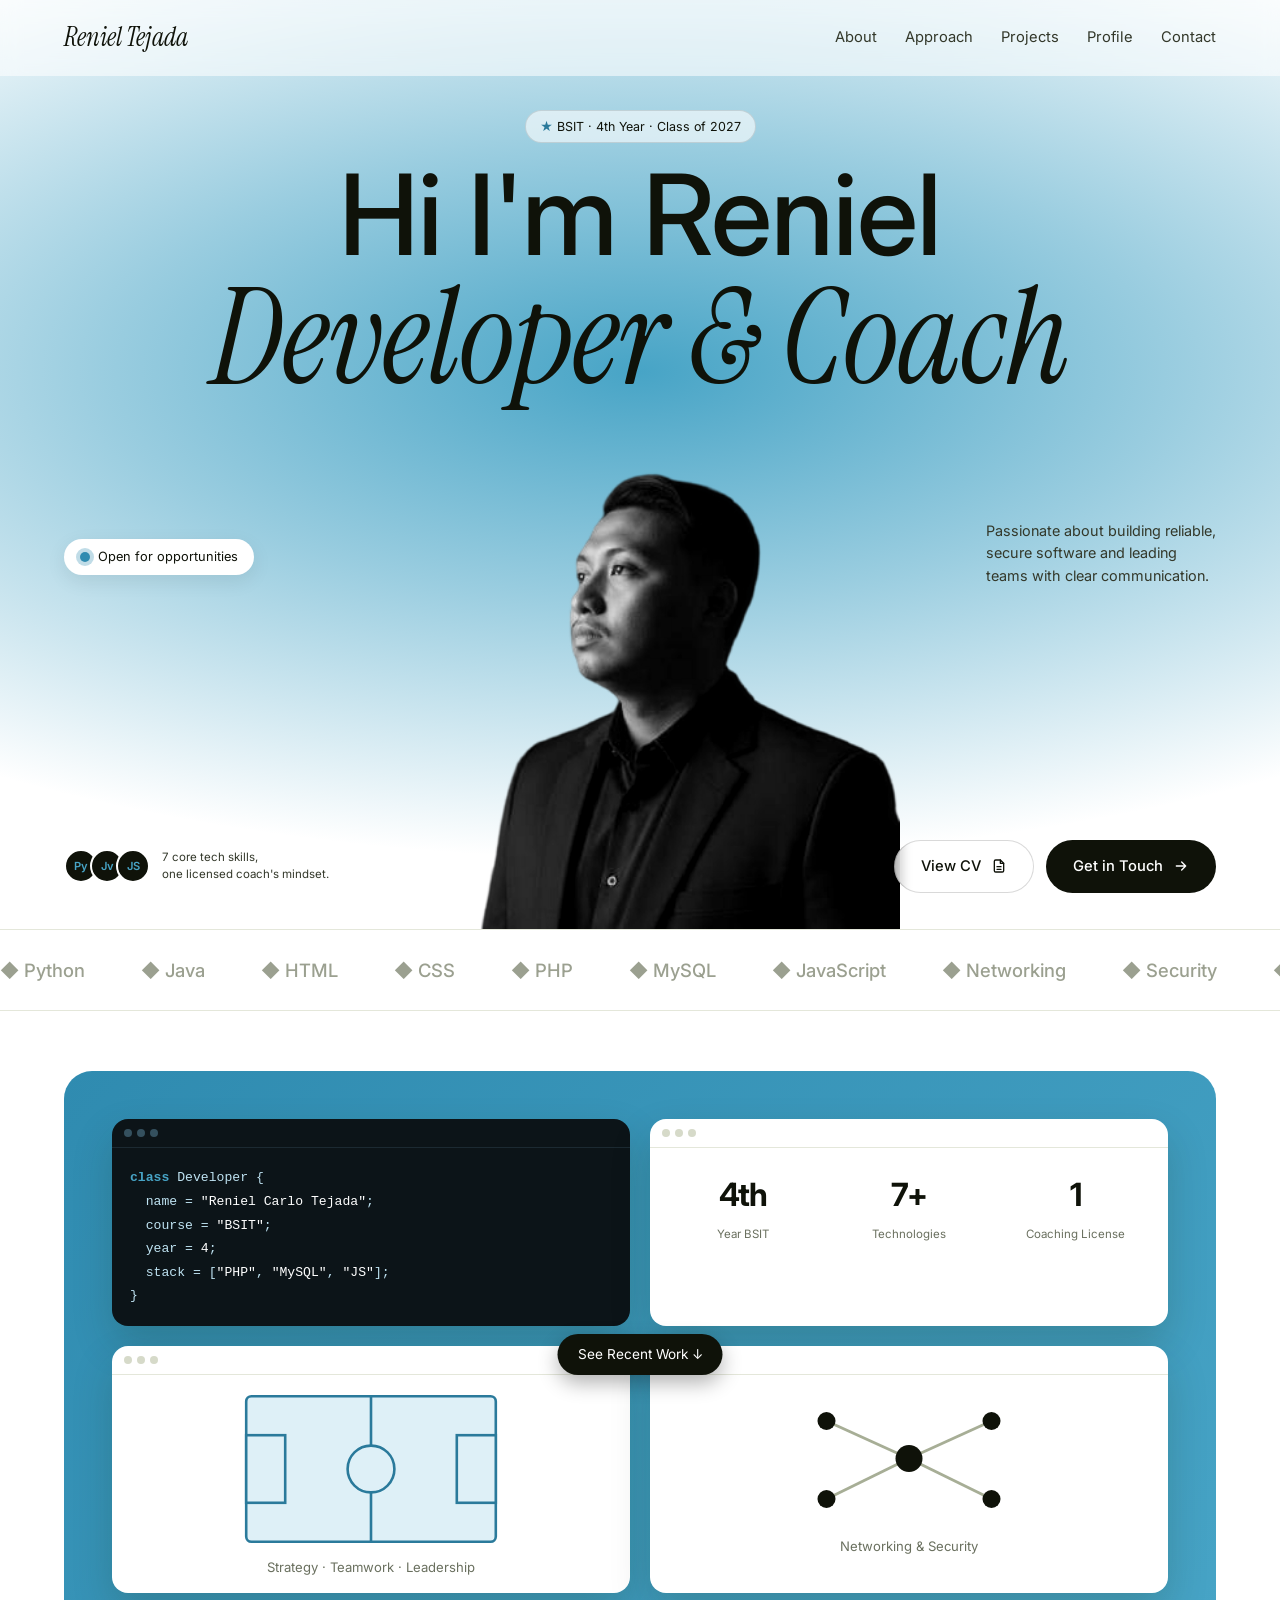
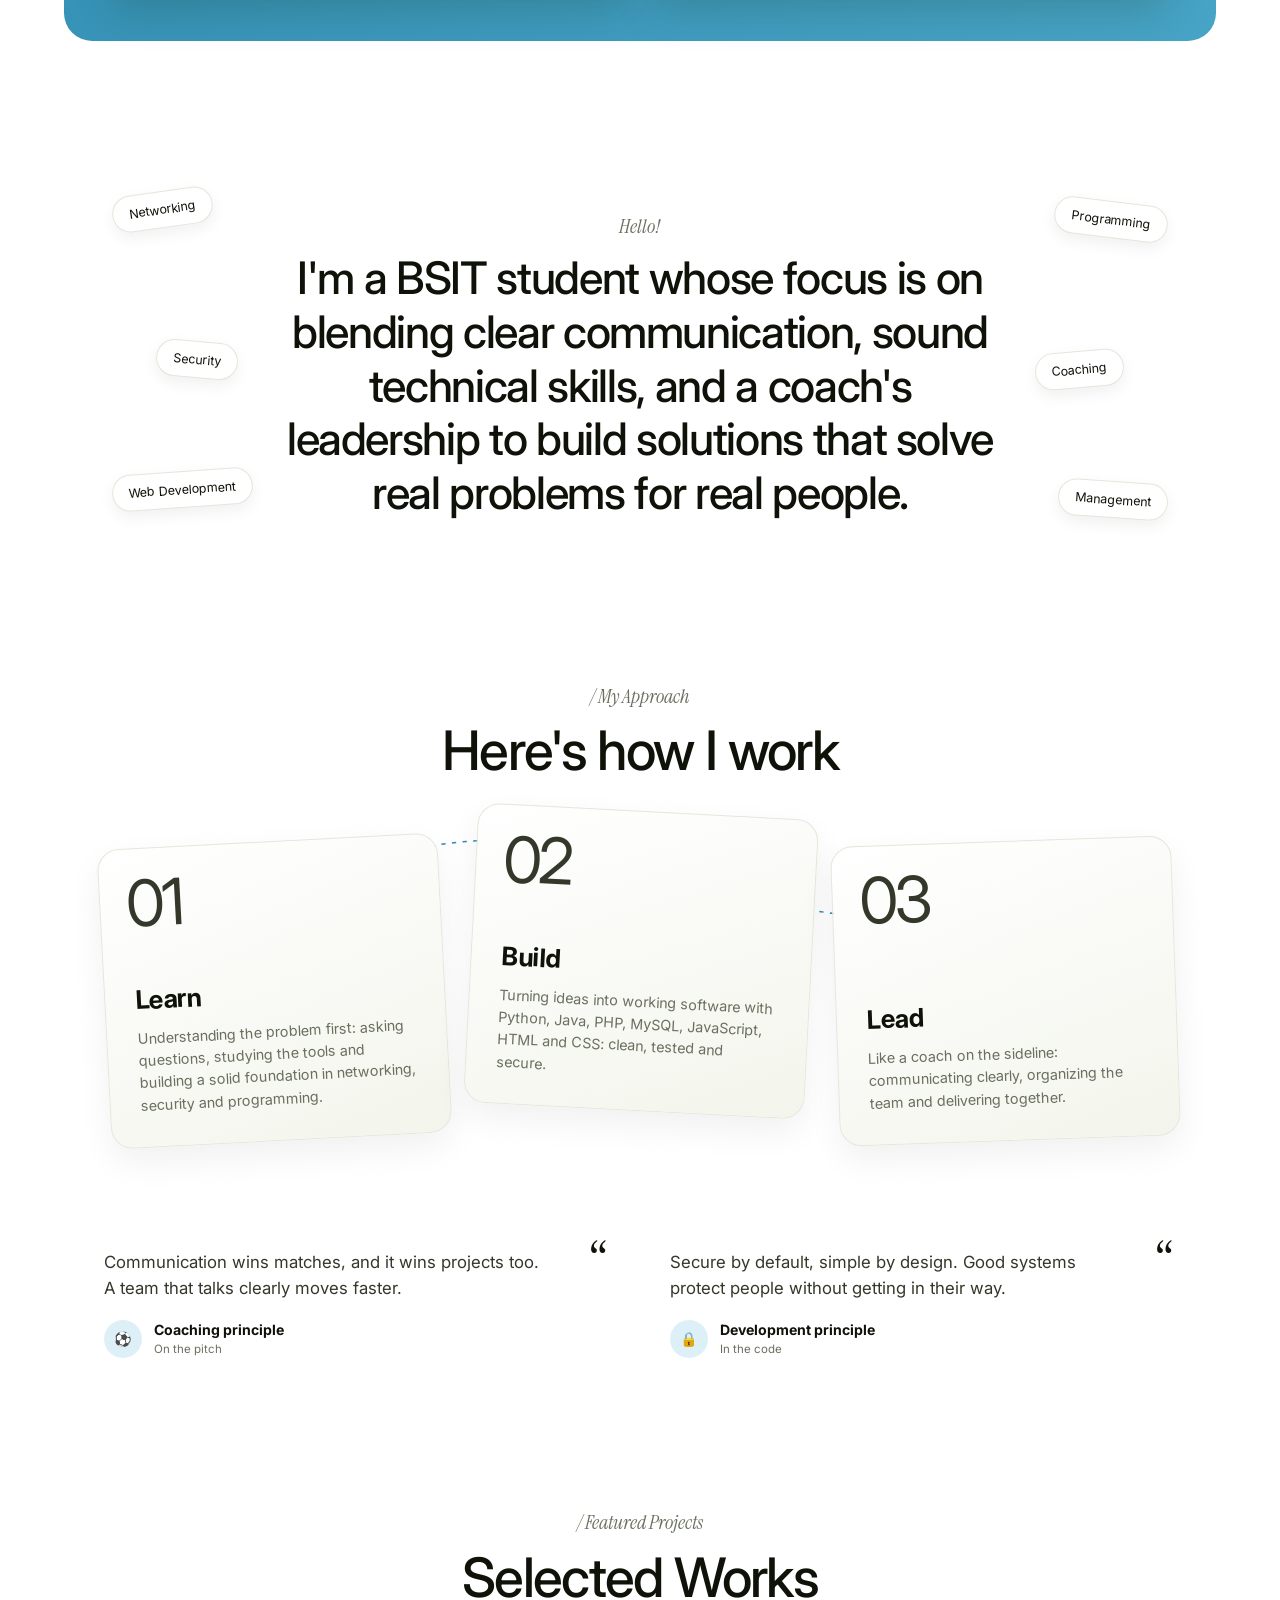
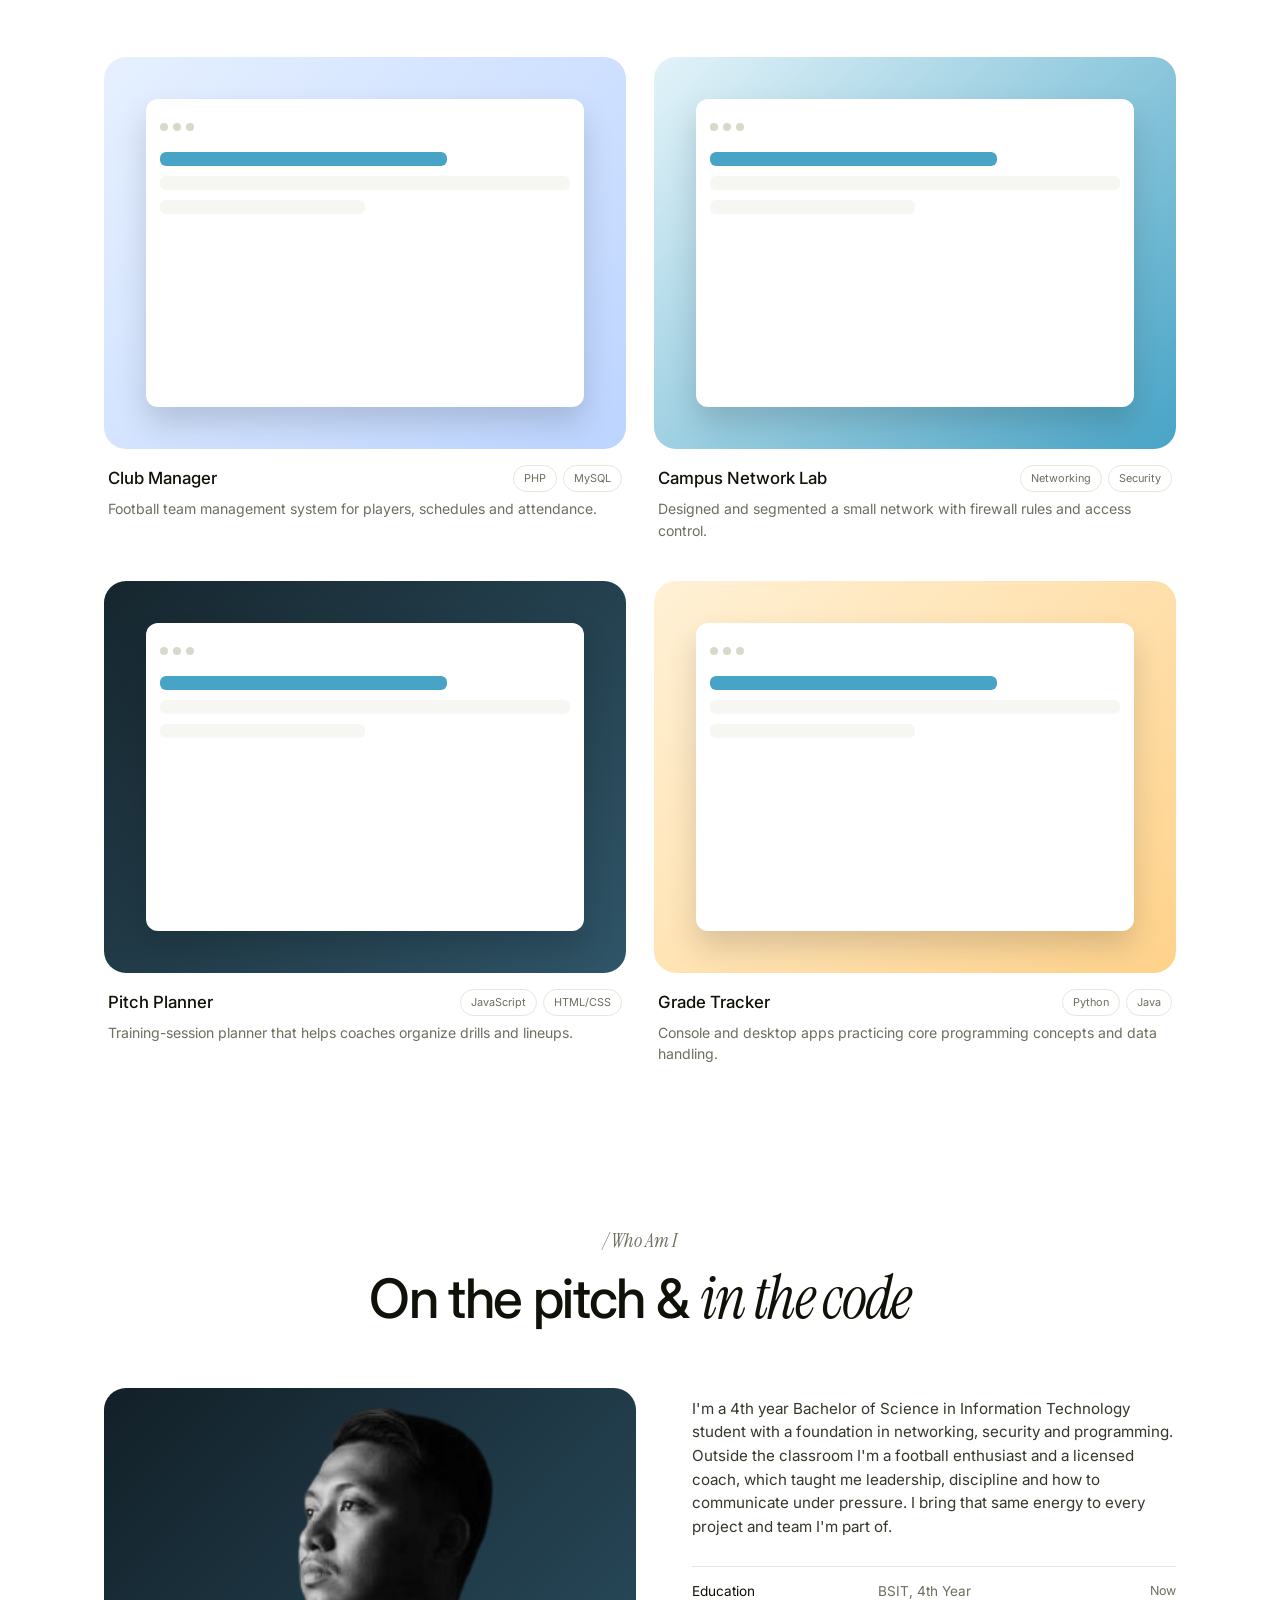
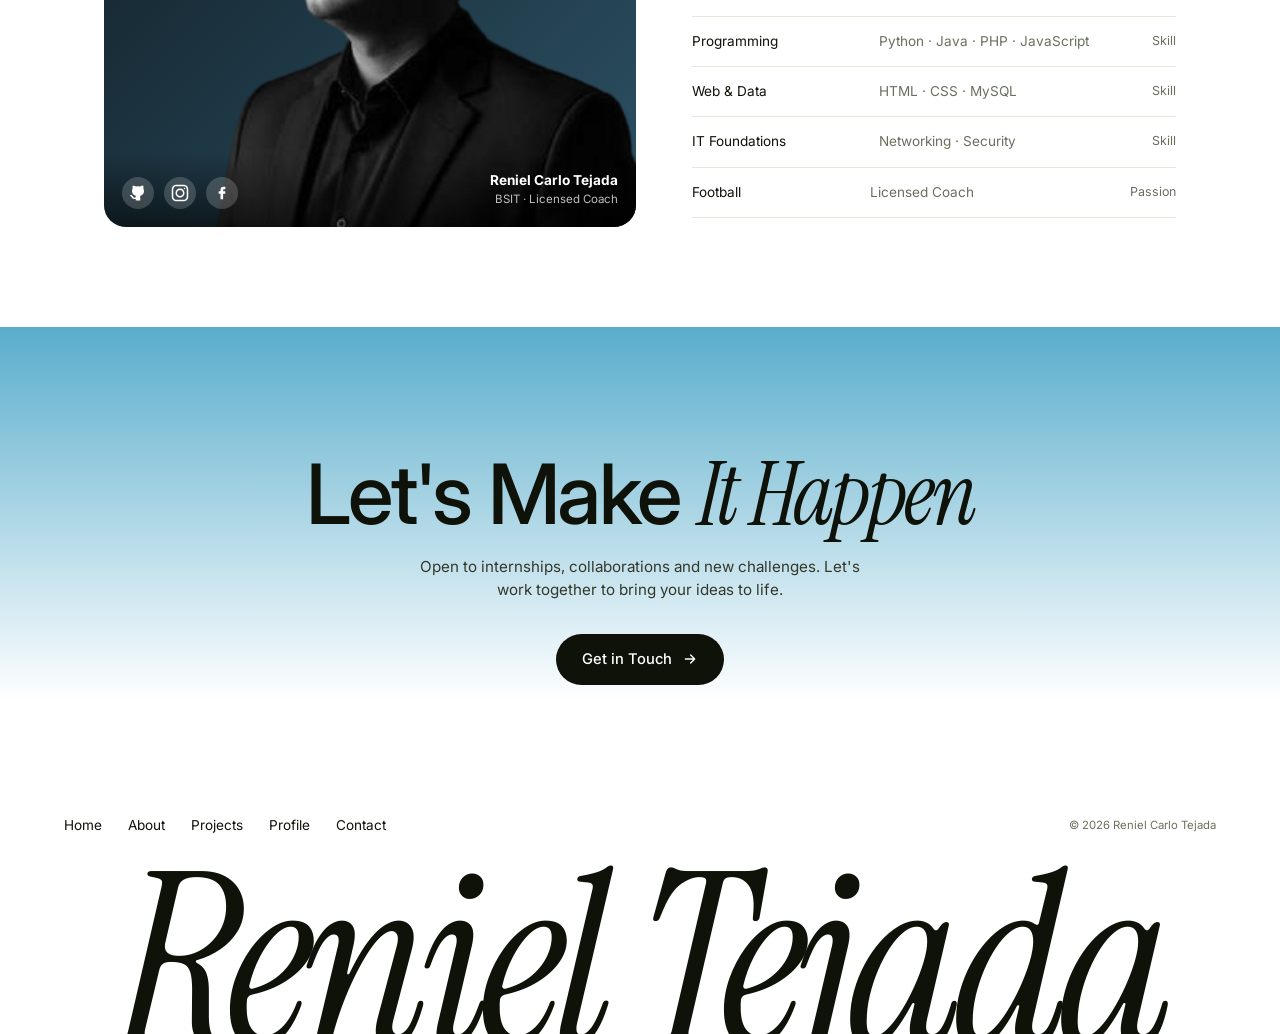
==== index.html @ 9595d728 "Add portfolio website" ====
<!doctype html>
<html lang="en">
<head>
  <meta charset="utf-8">
  <meta name="viewport" content="width=device-width, initial-scale=1">
  <title>Reniel Carlo Tejada | BSIT Student & Licensed Football Coach</title>
  <meta name="description" content="Portfolio of Reniel Carlo Tejada, 4th year BSIT student with a foundation in networking, security and web development, and a licensed football coach.">
  <link rel="preconnect" href="https://fonts.googleapis.com">
  <link rel="preconnect" href="https://fonts.gstatic.com" crossorigin>
  <link href="https://fonts.googleapis.com/css2?family=Inter:wght@400;500;600&family=Instrument+Serif:ital@0;1&display=swap" rel="stylesheet">
  <link rel="stylesheet" href="css/style.css">
</head>
<body>

<!-- NAV -->
<header class="nav">
  <a href="#home" class="logo">Reniel Tejada</a>
  <nav class="nav-links" id="navLinks" aria-label="Main">
    <a href="#about">About</a>
    <a href="#process">Approach</a>
    <a href="#works">Projects</a>
    <a href="#profile">Profile</a>
    <a href="#contact">Contact</a>
  </nav>
  <button class="burger" id="burger" aria-label="Toggle menu" aria-expanded="false"><span></span><span></span></button>
</header>

<main>
<!-- HERO -->
<section class="hero" id="home">
  <div class="glow"></div>
  <div class="badge"><span class="laurel">★</span> BSIT · 4th Year · Class of 2027</div>

  <h1 class="hero-title">
    <span class="line1">Hi I'm Reniel</span>
    <span class="line2 serif">Developer &amp; Coach</span>
  </h1>

  <div class="portrait">
    <!-- Put your photo at assets/profile.jpg (a cut-out/transparent PNG named profile.png also works) -->
    <img src="assets/profile.png" alt="Portrait of Reniel Carlo Tejada" onerror="this.style.display='none'">
    <div class="portrait-fallback" aria-hidden="true">RT</div>
  </div>

  <div class="status"><i></i> Open for opportunities</div>
  <p class="hero-copy">Passionate about building reliable, secure software and leading teams with clear communication.</p>

  <div class="hero-bottom">
    <div class="trust">
      <div class="avatars"><span>Py</span><span>Jv</span><span>JS</span></div>
      <p>7 core tech skills,<br>one licensed coach's mindset.</p>
    </div>
    <div class="hero-actions">
      <a href="assets/cv.html" id="viewCv" class="btn ghost" target="_blank" rel="noopener">View CV <svg viewBox="0 0 24 24"><path d="M14 3H7a2 2 0 0 0-2 2v14a2 2 0 0 0 2 2h10a2 2 0 0 0 2-2V8z"/><path d="M14 3v5h5M9 13h6M9 17h6"/></svg></a>
      <a href="#contact" class="btn dark">Get in Touch <svg viewBox="0 0 24 24"><path d="M5 12h14M13 6l6 6-6 6"/></svg></a>
    </div>
  </div>
</section>

<!-- TECH MARQUEE -->
<section class="marquee" aria-label="Technologies">
  <div class="track">
    <span>◆ Python</span><span>◆ Java</span><span>◆ HTML</span><span>◆ CSS</span><span>◆ PHP</span><span>◆ MySQL</span><span>◆ JavaScript</span><span>◆ Networking</span><span>◆ Security</span>
    <span>◆ Python</span><span>◆ Java</span><span>◆ HTML</span><span>◆ CSS</span><span>◆ PHP</span><span>◆ MySQL</span><span>◆ JavaScript</span><span>◆ Networking</span><span>◆ Security</span>
  </div>
</section>

<!-- SHOWCASE -->
<section class="showcase reveal">
  <div class="showcase-card">
    <div class="win w1">
      <div class="bar"><i></i><i></i><i></i></div>
      <div class="code">
        <p><b>class</b> Developer {</p>
        <p>&nbsp;&nbsp;name = <em>"Reniel Carlo Tejada"</em>;</p>
        <p>&nbsp;&nbsp;course = <em>"BSIT"</em>;</p>
        <p>&nbsp;&nbsp;year = <em>4</em>;</p>
        <p>&nbsp;&nbsp;stack = [<em>"PHP"</em>, <em>"MySQL"</em>, <em>"JS"</em>];</p>
        <p>}</p>
      </div>
    </div>
    <div class="win w2">
      <div class="bar"><i></i><i></i><i></i></div>
      <div class="stats">
        <div><strong>4th</strong><span>Year BSIT</span></div>
        <div><strong>7+</strong><span>Technologies</span></div>
        <div><strong>1</strong><span>Coaching License</span></div>
      </div>
    </div>
    <div class="win w3">
      <div class="bar"><i></i><i></i><i></i></div>
      <div class="pitch">
        <svg viewBox="0 0 200 120" aria-hidden="true"><rect x="4" y="4" width="192" height="112" rx="4"/><line x1="100" y1="4" x2="100" y2="116"/><circle cx="100" cy="60" r="18"/><rect x="4" y="34" width="30" height="52"/><rect x="166" y="34" width="30" height="52"/></svg>
        <span>Strategy · Teamwork · Leadership</span>
      </div>
    </div>
    <div class="win w4">
      <div class="bar"><i></i><i></i><i></i></div>
      <div class="net">
        <svg viewBox="0 0 160 90" aria-hidden="true"><g><line x1="80" y1="45" x2="25" y2="20"/><line x1="80" y1="45" x2="135" y2="20"/><line x1="80" y1="45" x2="25" y2="72"/><line x1="80" y1="45" x2="135" y2="72"/></g><circle cx="80" cy="45" r="9"/><circle cx="25" cy="20" r="6"/><circle cx="135" cy="20" r="6"/><circle cx="25" cy="72" r="6"/><circle cx="135" cy="72" r="6"/></svg>
        <span>Networking &amp; Security</span>
      </div>
    </div>
    <div class="label-pill">See Recent Work ↓</div>
  </div>
</section>

<!-- ABOUT STATEMENT -->
<section class="statement" id="about">
  <p class="eyebrow serif reveal">Hello!</p>
  <p class="big" id="bigText">I'm a BSIT student whose focus is on blending clear communication, sound technical skills, and a coach's leadership to build solutions that solve real problems for real people.</p>

  <span class="chip c1 reveal">Networking</span>
  <span class="chip c2 reveal">Security</span>
  <span class="chip c3 reveal">Web Development</span>
  <span class="chip c4 reveal">Programming</span>
  <span class="chip c5 reveal">Coaching</span>
  <span class="chip c6 reveal">Management</span>
</section>

<!-- PROCESS -->
<section class="process" id="process">
  <p class="eyebrow serif reveal">/ My Approach</p>
  <h2 class="reveal">Here's how I work</h2>
  <div class="steps">
    <svg class="curve" viewBox="0 0 1000 200" preserveAspectRatio="none" aria-hidden="true"><path d="M150 150 C 250 20, 400 20, 500 70 S 760 190, 850 90" /></svg>
    <article class="step s1 reveal"><span class="num">01</span><h3>Learn</h3><p>Understanding the problem first: asking questions, studying the tools and building a solid foundation in networking, security and programming.</p></article>
    <article class="step s2 reveal"><span class="num">02</span><h3>Build</h3><p>Turning ideas into working software with Python, Java, PHP, MySQL, JavaScript, HTML and CSS: clean, tested and secure.</p></article>
    <article class="step s3 reveal"><span class="num">03</span><h3>Lead</h3><p>Like a coach on the sideline: communicating clearly, organizing the team and delivering together.</p></article>
  </div>

  <div class="quotes">
    <blockquote class="reveal">
      <span class="qmark">“</span>
      <p>Communication wins matches, and it wins projects too. A team that talks clearly moves faster.</p>
      <footer><span class="av">⚽</span><div><b>Coaching principle</b><small>On the pitch</small></div></footer>
    </blockquote>
    <blockquote class="reveal">
      <span class="qmark">“</span>
      <p>Secure by default, simple by design. Good systems protect people without getting in their way.</p>
      <footer><span class="av">🔒</span><div><b>Development principle</b><small>In the code</small></div></footer>
    </blockquote>
  </div>
</section>

<!-- WORKS -->
<section class="works" id="works">
  <p class="eyebrow serif reveal">/ Featured Projects</p>
  <h2 class="reveal">Selected Works</h2>
  <div class="grid">
    <!-- Edit these cards with your real projects: title, tags and link -->
    <a href="#" class="work reveal">
      <div class="thumb t1"><div class="mock"><i></i><i></i><i></i><div class="rows"><b></b><b></b><b></b></div></div></div>
      <div class="meta"><h3>Club Manager</h3><div class="tags"><span>PHP</span><span>MySQL</span></div></div>
      <p>Football team management system for players, schedules and attendance.</p>
    </a>
    <a href="#" class="work reveal">
      <div class="thumb t2"><div class="mock"><i></i><i></i><i></i><div class="rows"><b></b><b></b><b></b></div></div></div>
      <div class="meta"><h3>Campus Network Lab</h3><div class="tags"><span>Networking</span><span>Security</span></div></div>
      <p>Designed and segmented a small network with firewall rules and access control.</p>
    </a>
    <a href="#" class="work reveal">
      <div class="thumb t3"><div class="mock"><i></i><i></i><i></i><div class="rows"><b></b><b></b><b></b></div></div></div>
      <div class="meta"><h3>Pitch Planner</h3><div class="tags"><span>JavaScript</span><span>HTML/CSS</span></div></div>
      <p>Training-session planner that helps coaches organize drills and lineups.</p>
    </a>
    <a href="#" class="work reveal">
      <div class="thumb t4"><div class="mock"><i></i><i></i><i></i><div class="rows"><b></b><b></b><b></b></div></div></div>
      <div class="meta"><h3>Grade Tracker</h3><div class="tags"><span>Python</span><span>Java</span></div></div>
      <p>Console and desktop apps practicing core programming concepts and data handling.</p>
    </a>
  </div>
</section>

<!-- PROFILE -->
<section class="about" id="profile">
  <p class="eyebrow serif reveal">/ Who Am I</p>
  <h2 class="reveal">On the pitch &amp; <span class="serif">in the code</span></h2>
  <div class="about-grid">
    <div class="about-photo reveal">
      <img src="assets/profile.png" alt="Reniel Carlo Tejada" onerror="this.style.display='none'">
      <div class="portrait-fallback" aria-hidden="true">RT</div>
      <div class="about-foot">
        <div class="socials">
          <!-- Replace # with your real profile links -->
          <a href="https://github.com/RenielC0" target="_blank" rel="noopener noreferrer" aria-label="GitHub"><img src="assets/github-svgrepo-com.svg" alt=""></a>
          <a href="#" target="_blank" rel="noopener noreferrer" aria-label="Instagram"><img src="assets/instagram-svgrepo-com.svg" alt=""></a>
          <a href="#" target="_blank" rel="noopener noreferrer" aria-label="Facebook"><img src="assets/facebook-svgrepo-com.svg" alt=""></a>
        </div>
        <div><b>Reniel Carlo Tejada</b><small>BSIT · Licensed Coach</small></div>
      </div>
    </div>
    <div class="about-text reveal">
      <p>I'm a 4th year Bachelor of Science in Information Technology student with a foundation in networking, security and programming. Outside the classroom I'm a football enthusiast and a licensed coach, which taught me leadership, discipline and how to communicate under pressure. I bring that same energy to every project and team I'm part of.</p>
      <ul class="rows">
        <li><span>Education</span><em>BSIT, 4th Year</em><time>Now</time></li>
        <li><span>Programming</span><em>Python · Java · PHP · JavaScript</em><time>Skill</time></li>
        <li><span>Web &amp; Data</span><em>HTML · CSS · MySQL</em><time>Skill</time></li>
        <li><span>IT Foundations</span><em>Networking · Security</em><time>Skill</time></li>
        <li><span>Football</span><em>Licensed Coach</em><time>Passion</time></li>
      </ul>
    </div>
  </div>
</section>

<!-- CTA -->
<section class="cta" id="contact">
  <h2 class="reveal">Let's Make <span class="serif">It Happen</span></h2>
  <p class="reveal">Open to internships, collaborations and new challenges. Let's work together to bring your ideas to life.</p>
  <!-- Replace with your real email -->
  <a href="mailto:tejada_renielcarlo@fbc.ph.education" class="btn dark reveal">Get in Touch <svg viewBox="0 0 24 24"><path d="M5 12h14M13 6l6 6-6 6"/></svg></a>
</section>
</main>

<footer class="footer">
  <div class="foot-row">
    <nav aria-label="Footer"><a href="#home">Home</a><a href="#about">About</a><a href="#works">Projects</a><a href="#profile">Profile</a><a href="#contact">Contact</a></nav>
    <small>© <span id="year">2026</span> Reniel Carlo Tejada</small>
  </div>
  <div class="giant serif" aria-hidden="true">Reniel Tejada</div>
</footer>

<!-- CV MODAL (CV content lives in assets/cv.html) -->
<div class="modal" id="cvModal" role="dialog" aria-modal="true" aria-labelledby="cvTitle" hidden>
  <div class="modal-box">
    <div class="modal-head">
      <h3 id="cvTitle">Curriculum Vitae</h3>
      <div class="modal-actions">
        <a href="assets/cv.html#print" id="cvDownload" class="btn dark" target="_blank" rel="noopener">Download CV <svg viewBox="0 0 24 24"><path d="M12 4v11M7 11l5 5 5-5M5 20h14"/></svg></a>
        <button type="button" class="modal-close" id="cvClose" aria-label="Close CV">&times;</button>
      </div>
    </div>
    <iframe id="cvFrame" title="Curriculum Vitae of Reniel Carlo Tejada"></iframe>
  </div>
</div>

<script src="js/main.js"></script>
</body>
</html>
---- css/style.css ----
:root{
  --lime:#47a4c6; --lime-2:#2f8bb0; --lime-soft:#def0f7;
  --ink:#0f1209; --muted:#6a705f; --bg:#ffffff; --card:#f6f7f2; --line:#e4e7da;
  --serif:'Instrument Serif',Georgia,serif; --sans:'Inter',system-ui,sans-serif;
  --pad:clamp(20px,5vw,72px);
}
*{box-sizing:border-box;margin:0;padding:0}
html{scroll-behavior:smooth}
section[id]{scroll-margin-top:70px}
body{font-family:var(--sans);color:var(--ink);background:var(--bg);line-height:1.55;overflow-x:hidden;-webkit-font-smoothing:antialiased}
a{color:inherit;text-decoration:none}
img{max-width:100%;display:block}
.serif{font-family:var(--serif);font-style:italic;font-weight:400}
.eyebrow{font-size:1.25rem;color:var(--muted);text-align:center;margin-bottom:.6rem}
h2{font-weight:500;font-size:clamp(2rem,5vw,3.4rem);letter-spacing:-.03em;text-align:center;line-height:1.1}

/* nav */
.nav{position:fixed;inset:0 0 auto 0;z-index:50;display:flex;align-items:center;justify-content:space-between;padding:18px var(--pad);backdrop-filter:blur(10px);background:rgba(255,255,255,.55)}
.logo{font-family:var(--serif);font-style:italic;font-size:1.6rem}
.nav-links{display:flex;gap:28px;font-size:.92rem}
.nav-links a{color:#33382a;transition:.2s}.nav-links a:hover{color:#000;text-decoration:underline;text-underline-offset:5px}
.burger{display:none;width:40px;height:40px;border:1px solid var(--line);border-radius:50%;background:#fff;cursor:pointer;flex-direction:column;align-items:center;justify-content:center;gap:5px}
.burger span{width:16px;height:2px;background:var(--ink);transition:.25s}
.burger[aria-expanded=true] span:first-child{transform:translateY(3.5px) rotate(45deg)}
.burger[aria-expanded=true] span:last-child{transform:translateY(-3.5px) rotate(-45deg)}

/* buttons */
.btn{display:inline-flex;align-items:center;gap:10px;padding:14px 26px;border-radius:99px;font-weight:500;font-size:.92rem;transition:.25s}
.btn svg{width:16px;height:16px;fill:none;stroke:currentColor;stroke-width:2;stroke-linecap:round;stroke-linejoin:round}
.btn.dark{background:var(--ink);color:#fff}.btn.dark:hover{transform:translateY(-3px);box-shadow:0 10px 24px rgba(0,0,0,.25)}

/* hero */
.hero{--pw:min(520px,76vw);position:relative;min-height:calc(158px + clamp(2.8rem,9vw,7rem)*.95 + clamp(3rem,10.5vw,8.5rem) + var(--pw) + 10px);padding:110px var(--pad) 40px;text-align:center;overflow:hidden;display:flex;flex-direction:column;align-items:center}
.glow{position:absolute;inset:0;background:radial-gradient(120% 70% at 50% 40%,var(--lime) 0%,rgba(71,164,198,.55) 35%,rgba(255,255,255,0) 75%);z-index:-1}
.badge{font-size:.78rem;padding:6px 14px;border:1px solid rgba(0,0,0,.12);border-radius:99px;background:rgba(255,255,255,.6);margin-bottom:18px}
.laurel{color:#2a7a9b}
.hero-title{position:relative;z-index:2;font-weight:500;letter-spacing:-.04em;line-height:.95;pointer-events:none}
.line1{display:block;font-size:clamp(2.8rem,9vw,7rem)}
.line2{display:block;font-size:clamp(3rem,10.5vw,8.5rem);margin-top:.05em;mix-blend-mode:normal}
.portrait{position:absolute;z-index:3;left:50%;bottom:0;transform:translateX(-50%);width:var(--pw)}
.portrait img{width:100%;height:auto;display:block;filter:grayscale(1) contrast(1.05)}
.portrait-fallback{position:absolute;inset:0;display:grid;place-items:center;font-family:var(--serif);font-style:italic;font-size:7rem;color:rgba(255,255,255,.85);z-index:-0}
.portrait img:not([style*="none"])+.portrait-fallback{display:none}
.status{position:absolute;z-index:4;left:var(--pad);top:58%;display:flex;align-items:center;gap:8px;padding:8px 16px;background:#fff;border-radius:99px;font-size:.8rem;box-shadow:0 6px 20px rgba(0,0,0,.08)}
.status i{width:10px;height:10px;border-radius:50%;background:var(--lime-2);box-shadow:0 0 0 4px rgba(47,139,176,.3);animation:pulse 1.8s infinite}
@keyframes pulse{50%{box-shadow:0 0 0 8px rgba(47,139,176,0)}}
.hero-copy{position:absolute;z-index:4;right:var(--pad);top:56%;max-width:230px;text-align:left;font-size:.9rem;color:#33382a}
.hero-bottom{position:absolute;z-index:4;left:var(--pad);right:var(--pad);bottom:36px;display:flex;justify-content:space-between;align-items:flex-end}
.hero-bottom .btn{margin-left:auto;margin-right:0}
.trust{display:flex;align-items:center;gap:12px;text-align:left;font-size:.72rem;color:#33382a}
.avatars{display:flex}.avatars span{width:34px;height:34px;border-radius:50%;background:var(--ink);color:var(--lime);display:grid;place-items:center;font-size:.7rem;font-weight:600;border:2px solid #fff;margin-left:-8px}
.avatars span:first-child{margin-left:0}
.hero-bottom{align-items:center}
.hero-bottom .btn{align-self:flex-end}
.hero-actions{display:flex;gap:12px;margin-left:auto;align-items:center}
.hero-actions .btn{margin:0;border:1px solid transparent}
.btn.ghost{background:rgba(255,255,255,.65);border-color:rgba(0,0,0,.15);color:var(--ink);backdrop-filter:blur(6px)}
.btn.ghost:hover{background:#fff;transform:translateY(-3px);box-shadow:0 10px 24px rgba(0,0,0,.12)}

/* cv modal */
.modal{position:fixed;inset:0;z-index:100;display:grid;place-items:center;padding:20px;background:rgba(15,18,9,.62);backdrop-filter:blur(4px);animation:fade .25s ease}
.modal[hidden]{display:none}
.modal-box{width:min(900px,100%);height:min(92vh,1100px);background:#fff;border-radius:20px;display:flex;flex-direction:column;overflow:hidden;box-shadow:0 30px 80px rgba(0,0,0,.35);animation:pop .3s ease}
.modal-head{display:flex;justify-content:space-between;align-items:center;gap:12px;padding:14px 18px;border-bottom:1px solid var(--line)}
.modal-head h3{font-weight:500;font-size:1.1rem;letter-spacing:-.02em}
.modal-actions{display:flex;align-items:center;gap:10px}
.modal-actions .btn{padding:10px 20px}
.modal-close{width:40px;height:40px;border:1px solid var(--line);border-radius:50%;background:#fff;font-size:1.5rem;line-height:1;cursor:pointer;transition:.2s}
.modal-close:hover{background:var(--ink);color:#fff}
#cvFrame{flex:1;width:100%;border:0;background:#e9edf0}
body.modal-open{overflow:hidden}
@keyframes fade{from{opacity:0}}
@keyframes pop{from{opacity:0;transform:translateY(16px) scale(.98)}}

/* marquee */
.marquee{overflow:hidden;padding:26px 0;border-block:1px solid var(--line)}
.track{display:flex;gap:56px;width:max-content;animation:scroll 30s linear infinite}
.track span{font-size:1.15rem;font-weight:500;color:#9ba090;white-space:nowrap}
@keyframes scroll{to{transform:translateX(-50%)}}

/* showcase */
.showcase{padding:60px var(--pad)}
.showcase-card{position:relative;background:linear-gradient(135deg,var(--lime-2),var(--lime));border-radius:28px;padding:clamp(20px,4vw,48px);display:grid;grid-template-columns:repeat(6,1fr);gap:20px;min-height:520px}
.win{background:#fff;border-radius:16px;box-shadow:0 18px 40px rgba(20,40,0,.18);overflow:hidden;transition:transform .4s}
.win:hover{transform:translateY(-6px) rotate(-.5deg)}
.bar{display:flex;gap:5px;padding:10px 12px;border-bottom:1px solid var(--line)}
.bar i{width:8px;height:8px;border-radius:50%;background:#d6dac9}
.w1{grid-column:1/4;background:#0c1418}.w1 .bar{border-color:#1c2a32}.w1 .bar i{background:#34505e}
.code{padding:18px;font:.82rem/1.8 ui-monospace,Consolas,monospace;color:#bfe3f2}
.code b{color:var(--lime)}.code em{color:#fff;font-style:normal}
.w2{grid-column:4/7}
.stats{display:grid;grid-template-columns:repeat(3,1fr);padding:22px 10px;text-align:center}
.stats strong{display:block;font-size:2rem;letter-spacing:-.04em}.stats span{font-size:.72rem;color:var(--muted)}
.w3{grid-column:1/4}
.pitch,.net{padding:16px;display:flex;flex-direction:column;gap:10px;align-items:center;font-size:.82rem;color:var(--muted)}
.pitch svg{width:100%;max-width:260px;fill:var(--lime-soft);stroke:#2a7a9b;stroke-width:2}
.net svg{width:100%;max-width:240px}.net line{stroke:#a7ae96;stroke-width:2}.net circle{fill:var(--ink)}
.w4{grid-column:4/7}
.label-pill{position:absolute;left:50%;top:46%;transform:translateX(-50%);background:var(--ink);color:#fff;padding:10px 20px;border-radius:99px;font-size:.85rem;box-shadow:0 8px 20px rgba(0,0,0,.3)}

/* statement */
.statement{position:relative;padding:110px var(--pad) 120px;max-width:1100px;margin:0 auto;text-align:center}
.big{padding:0 12%;font-size:clamp(1.6rem,3.8vw,2.8rem);letter-spacing:-.03em;line-height:1.2;font-weight:500}
.big span{opacity:.22;transition:opacity .35s}.big span.on{opacity:1}
.chip{position:absolute;padding:8px 16px;background:#fff;border:1px solid var(--line);border-radius:99px;font-size:.78rem;box-shadow:0 6px 16px rgba(0,0,0,.06)}
.c1{left:2%;top:90px;transform:rotate(-8deg)}.c2{left:6%;top:240px;transform:rotate(5deg)}.c3{left:2%;top:370px;transform:rotate(-4deg)}
.c4{right:2%;top:100px;transform:rotate(7deg)}.c5{right:6%;top:250px;transform:rotate(-5deg)}.c6{right:2%;top:380px;transform:rotate(4deg)}

/* process */
.process{padding:40px var(--pad) 80px;max-width:1200px;margin:0 auto}
.steps{position:relative;display:grid;grid-template-columns:repeat(3,1fr);gap:24px;margin-top:60px}
.curve{position:absolute;inset:-30px 0 auto 0;width:100%;height:150px;z-index:0;pointer-events:none}
.curve path{fill:none;stroke:#2f8bb0;stroke-width:2;stroke-dasharray:4 6}
.step{position:relative;z-index:1;background:linear-gradient(160deg,#fff,#f3f5ec);border:1px solid var(--line);border-radius:22px;padding:30px;box-shadow:0 14px 34px rgba(0,0,0,.06);min-height:300px;display:flex;flex-direction:column;justify-content:flex-end;transition:.35s}
.step:hover{transform:translateY(-8px) rotate(0)!important}
.s1{transform:rotate(-3deg)}.s2{transform:rotate(3deg) translateY(-30px)}.s3{transform:rotate(-2deg)}
.num{position:absolute;top:22px;left:26px;font-size:4rem;letter-spacing:-.05em;color:#33382a;line-height:1;font-weight:400}
.step h3{font-size:1.6rem;margin-bottom:8px;letter-spacing:-.02em}
.step p{font-size:.9rem;color:var(--muted)}
.quotes{display:grid;grid-template-columns:1fr 1fr;gap:60px;margin-top:100px}
blockquote{position:relative;padding:8px 0}
blockquote p{font-size:1.05rem;color:#33382a;margin-bottom:18px;padding-right:56px}
.qmark{position:absolute;right:0;top:-18px;font-size:3.5rem;font-family:var(--serif)}
blockquote footer{display:flex;align-items:center;gap:12px;font-size:.88rem}
blockquote small{display:block;color:var(--muted);font-size:.72rem}
.av{width:38px;height:38px;border-radius:50%;background:var(--lime-soft);display:grid;place-items:center}

/* works */
.works{padding:60px var(--pad) 100px;max-width:1200px;margin:0 auto}
.grid{display:grid;grid-template-columns:1fr 1fr;gap:40px 28px;margin-top:50px}
.thumb{border-radius:22px;aspect-ratio:4/3;display:grid;place-items:center;padding:8%;transition:.4s;overflow:hidden}
.work:hover .thumb{transform:translateY(-6px);box-shadow:0 20px 40px rgba(0,0,0,.12)}
.t1{background:linear-gradient(135deg,#e6f0ff,#bcd4ff)}.t2{background:linear-gradient(135deg,#e3f3f9,var(--lime))}
.t3{background:linear-gradient(135deg,#16262e,#2f5568)}.t4{background:linear-gradient(135deg,#fff1d6,#ffd28a)}
.mock{width:100%;height:100%;background:#fff;border-radius:12px;padding:14px;box-shadow:0 16px 30px rgba(0,0,0,.15)}
.mock i{display:inline-block;width:8px;height:8px;border-radius:50%;background:#d6dac9;margin-right:5px}
.rows{margin-top:14px;display:grid;gap:10px}.rows b{height:14px;border-radius:6px;background:var(--card)}.rows b:nth-child(1){width:70%;background:var(--lime)}.rows b:nth-child(2){width:100%}.rows b:nth-child(3){width:50%}
.meta{display:flex;justify-content:space-between;align-items:center;gap:12px;margin:16px 4px 6px}
.meta h3{font-weight:500;font-size:1.05rem}
.tags{display:flex;gap:6px;flex-wrap:wrap}.tags span{font-size:.68rem;padding:4px 10px;border:1px solid var(--line);border-radius:99px;color:var(--muted)}
.work>p{margin:0 4px;font-size:.88rem;color:var(--muted)}

/* about */
.about{padding:60px var(--pad) 100px;max-width:1200px;margin:0 auto}
.about h2 .serif{font-size:1.1em}
.about-grid{display:grid;grid-template-columns:1.1fr 1fr;gap:56px;margin-top:56px;align-items:center}
.about-photo{position:relative;border-radius:22px;overflow:hidden;aspect-ratio:4/3.3;background:linear-gradient(135deg,#122028,#2c5164)}
.about-photo img{width:100%;height:100%;object-fit:cover;filter:grayscale(1)}
.about-photo .portrait-fallback{font-size:6rem}
.about-photo img:not([style*="none"])+.portrait-fallback{display:none}
.about-foot{position:absolute;left:0;right:0;bottom:0;display:flex;justify-content:space-between;align-items:flex-end;padding:18px;color:#fff;font-size:.85rem;background:linear-gradient(transparent,rgba(0,0,0,.6))}
.about-foot small{display:block;opacity:.75;font-size:.72rem;text-align:right}.about-foot>div:last-child{text-align:right}
.socials{display:flex;gap:10px}.socials a{width:32px;height:32px;border-radius:50%;background:rgba(255,255,255,.18);display:grid;place-items:center;font-size:.7rem;font-weight:600;transition:.2s}.socials a:hover{background:var(--lime);color:#000}
.socials img{width:18px;height:18px;filter:brightness(0) invert(1);transition:filter .2s}
.socials a:hover img{filter:brightness(0)}
.about-text>p{font-size:.95rem;color:#33382a;margin-bottom:28px}
.rows li,.about-text .rows{list-style:none;display:block}
.about-text .rows li{display:grid;grid-template-columns:1fr 1.5fr auto;gap:12px;padding:14px 0;border-top:1px solid var(--line);font-size:.85rem}
.about-text .rows li:last-child{border-bottom:1px solid var(--line)}
.about-text .rows em{font-style:normal;color:var(--muted)}
.about-text .rows time{color:var(--muted);font-size:.78rem}

/* cta */
.cta{position:relative;text-align:center;padding:120px var(--pad) 110px;background:linear-gradient(180deg,var(--lime) -40%,rgba(255,255,255,0) 70%);background:linear-gradient(0deg,#fff 20%,rgba(71,164,198,.9) 100%)}
.cta h2{font-size:clamp(2.4rem,7vw,5.2rem);margin-bottom:12px}
.cta .serif{font-size:1.05em}
.cta p{max-width:460px;margin:0 auto 32px;color:#33382a;font-size:.95rem}

/* footer */
.footer{padding:20px var(--pad) 0;overflow:hidden}
.foot-row{display:flex;justify-content:space-between;align-items:center;font-size:.85rem;flex-wrap:wrap;gap:12px;padding-bottom:28px}
.footer nav{display:flex;gap:26px;position:relative;z-index:2}.footer nav a:hover{text-decoration:underline}
.footer small{color:var(--muted)}
.giant{position:relative;z-index:1;pointer-events:none;font-size:clamp(4rem,19vw,17rem);line-height:.82;letter-spacing:-.04em;white-space:nowrap;text-align:center;margin-bottom:-.12em}

/* reveal */
.reveal{opacity:0;transform:translateY(30px);transition:opacity .8s ease,transform .8s ease}
.reveal.in{opacity:1;transform:none}
.step.reveal.in.s1{transform:rotate(-3deg)}.step.reveal.in.s2{transform:rotate(3deg) translateY(-30px)}.step.reveal.in.s3{transform:rotate(-2deg)}
.chip.reveal{transform:translateY(20px)}
.chip.c1.in{transform:rotate(-8deg)}.chip.c2.in{transform:rotate(5deg)}.chip.c3.in{transform:rotate(-4deg)}
.chip.c4.in{transform:rotate(7deg)}.chip.c5.in{transform:rotate(-5deg)}.chip.c6.in{transform:rotate(4deg)}
@media (prefers-reduced-motion:reduce){*{animation:none!important;transition:none!important}.reveal{opacity:1;transform:none}}

/* responsive */
@media (max-width:1100px){.chip{display:none}.big{padding:0}}
@media (max-width:900px){
  .steps{grid-template-columns:1fr}.curve{display:none}
  .s1,.s2,.s3,.step.reveal.in.s1,.step.reveal.in.s2,.step.reveal.in.s3{transform:none}
  .quotes,.about-grid{grid-template-columns:1fr;gap:36px}
}
@media (max-width:720px){
  .burger{display:flex}
  .nav-links{position:absolute;top:100%;left:0;right:0;flex-direction:column;gap:0;background:#fff;border-bottom:1px solid var(--line);max-height:0;overflow:hidden;transition:max-height .3s}
  .nav-links.open{max-height:320px}
  .nav-links a{padding:16px var(--pad);border-top:1px solid var(--line)}
  .hero{min-height:max(760px,calc(158px + clamp(2.8rem,9vw,7rem)*.95 + clamp(3rem,10.5vw,8.5rem) + var(--pw) + 10px))}
  .status{top:46%}.hero-copy{top:auto;bottom:100px;left:var(--pad);right:var(--pad);max-width:none;text-align:center;font-size:.8rem;display:none}
  .hero-bottom{flex-direction:column;gap:14px;align-items:center}
  .hero-bottom .btn{margin:0;align-self:center}
  .hero-actions{margin:0;justify-content:center;flex-wrap:wrap}
  .showcase-card{grid-template-columns:1fr}.w1,.w2,.w3,.w4{grid-column:1}.label-pill{display:none}
  .grid{grid-template-columns:1fr}
  .about-text .rows li{grid-template-columns:1fr auto}.about-text .rows em{grid-column:1;grid-row:2}
}
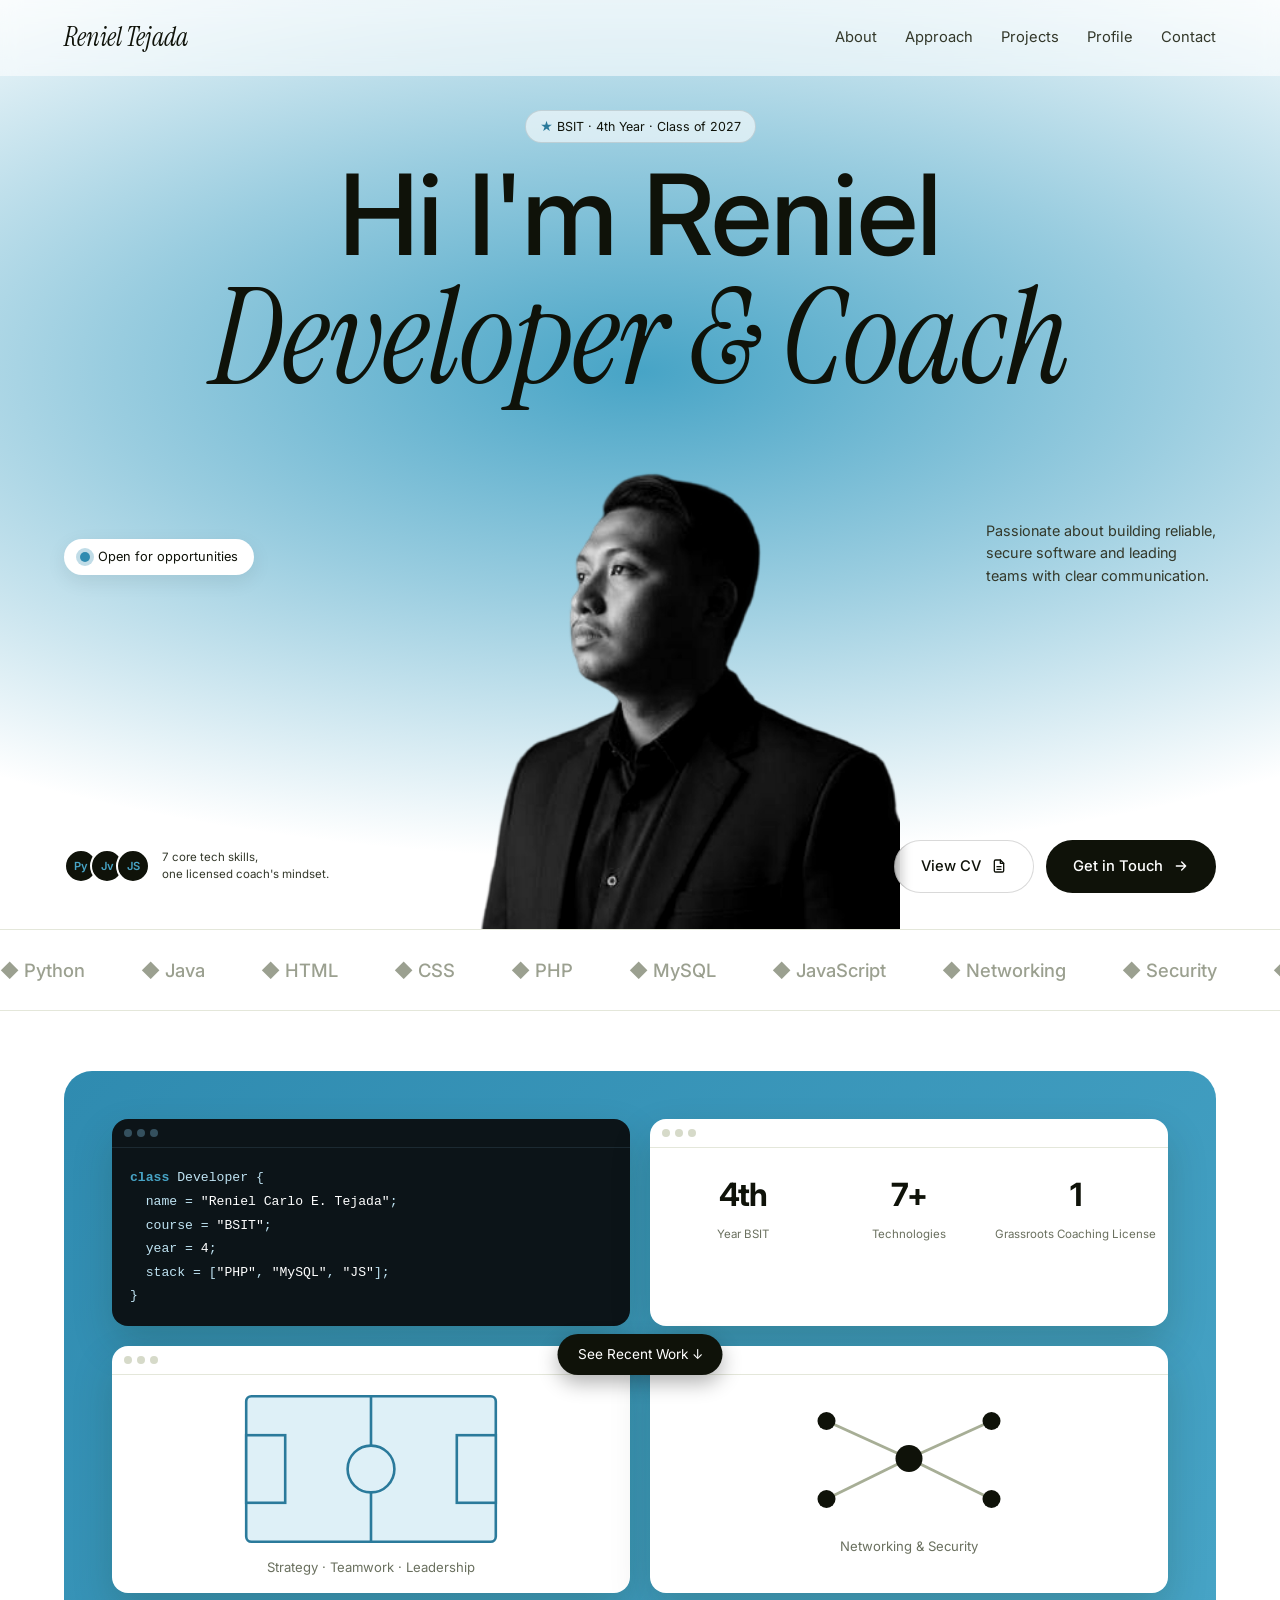
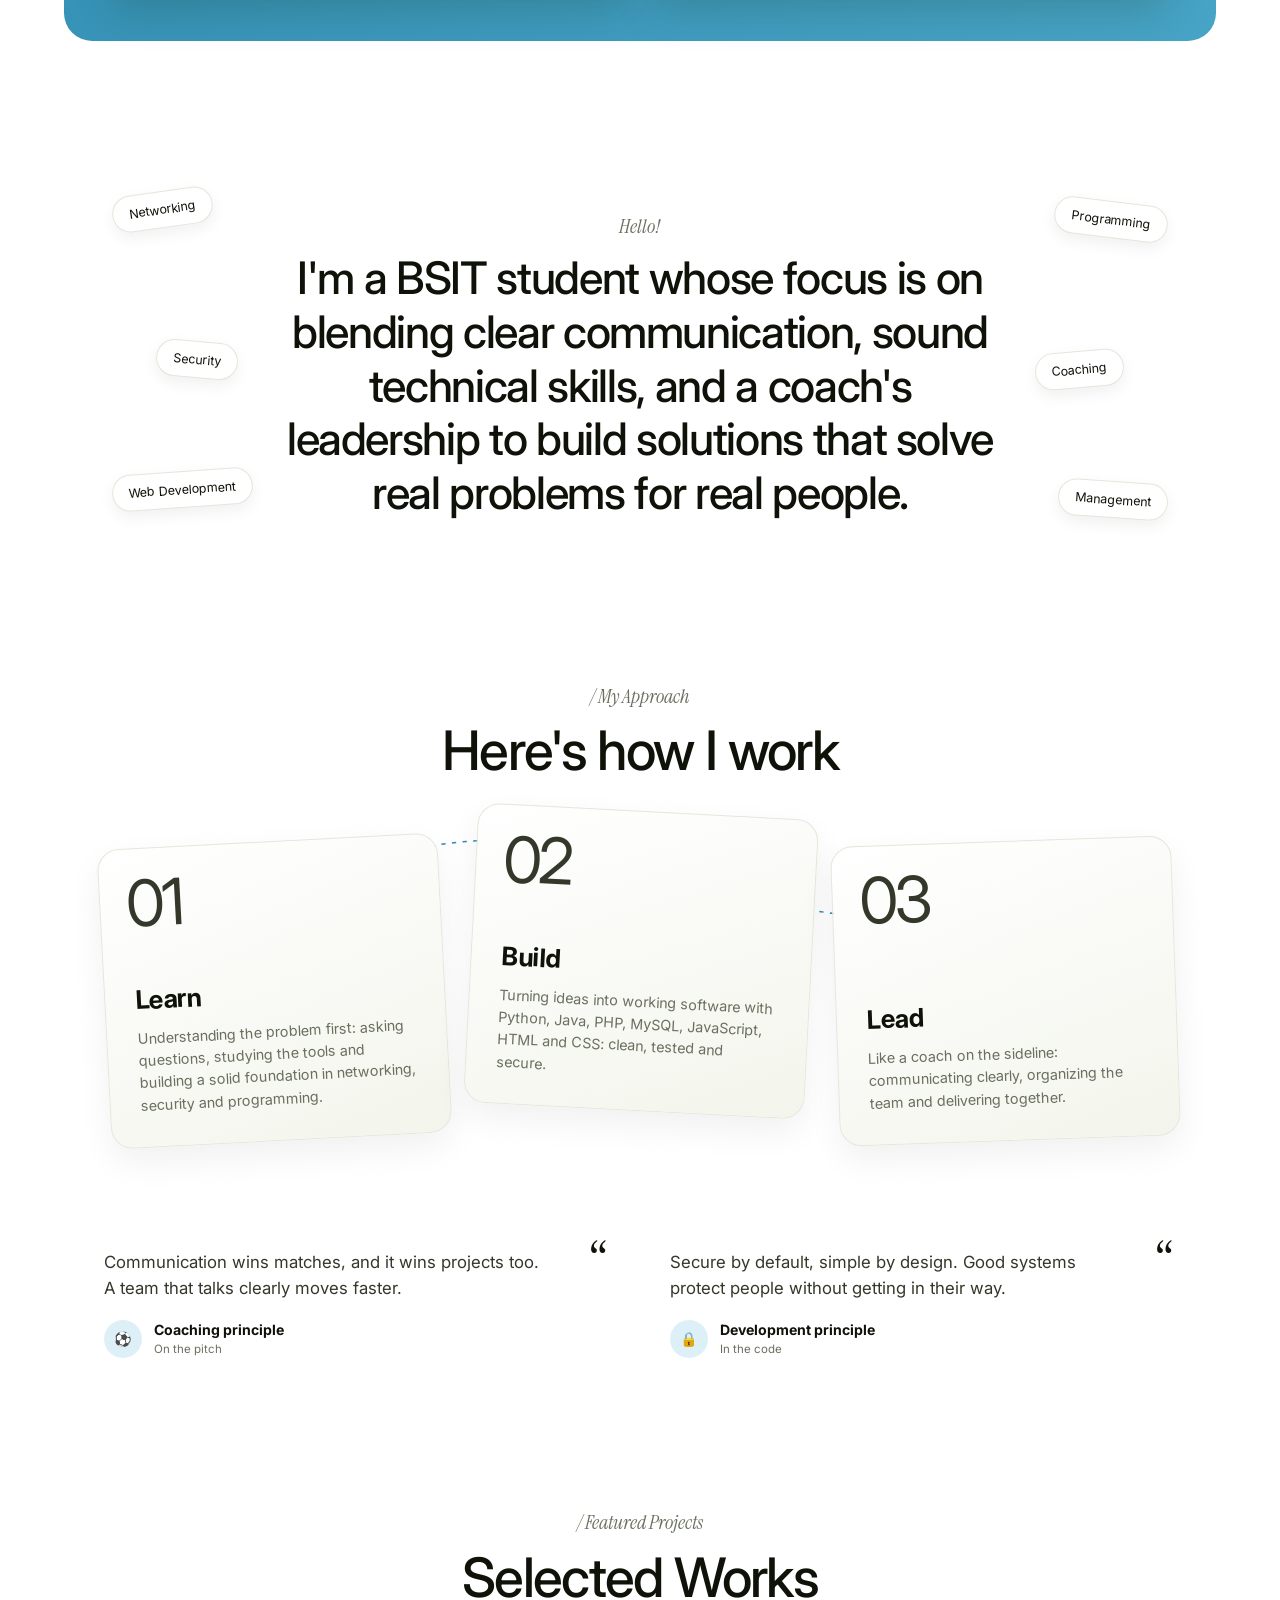
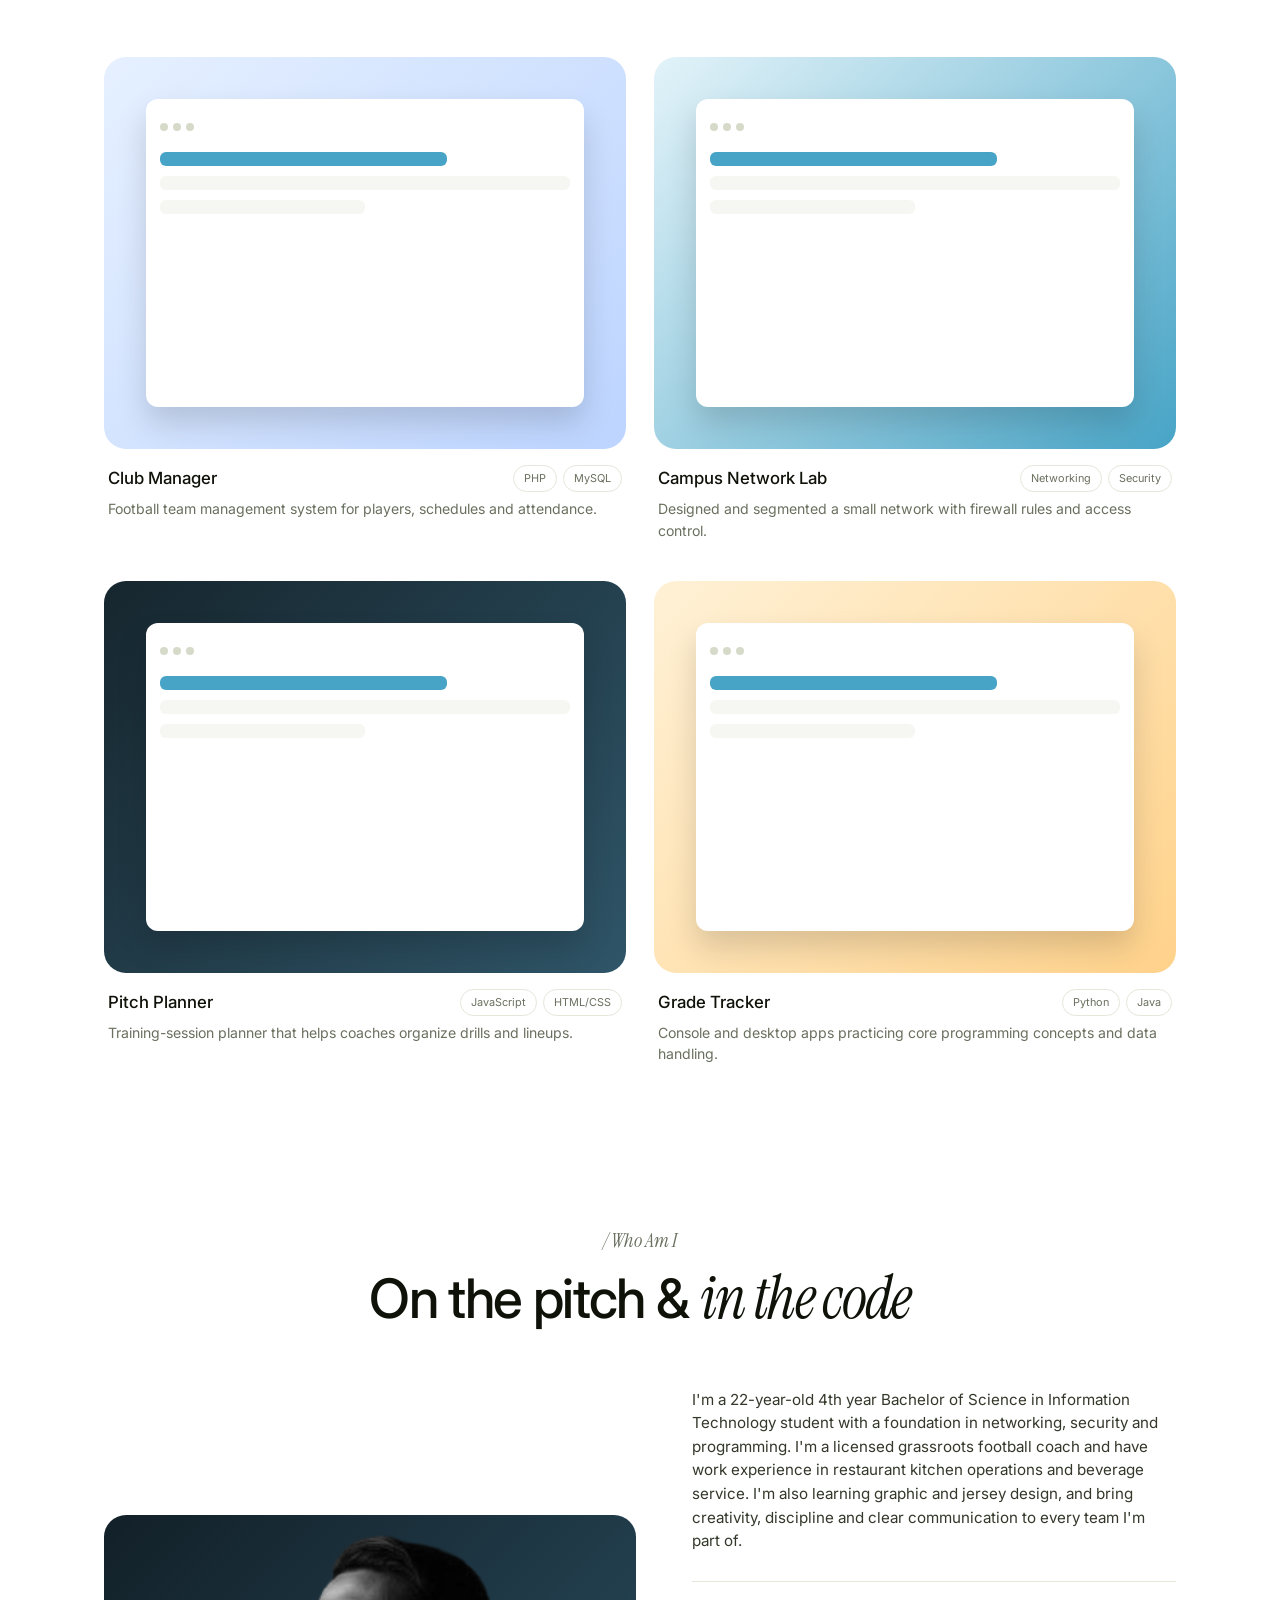
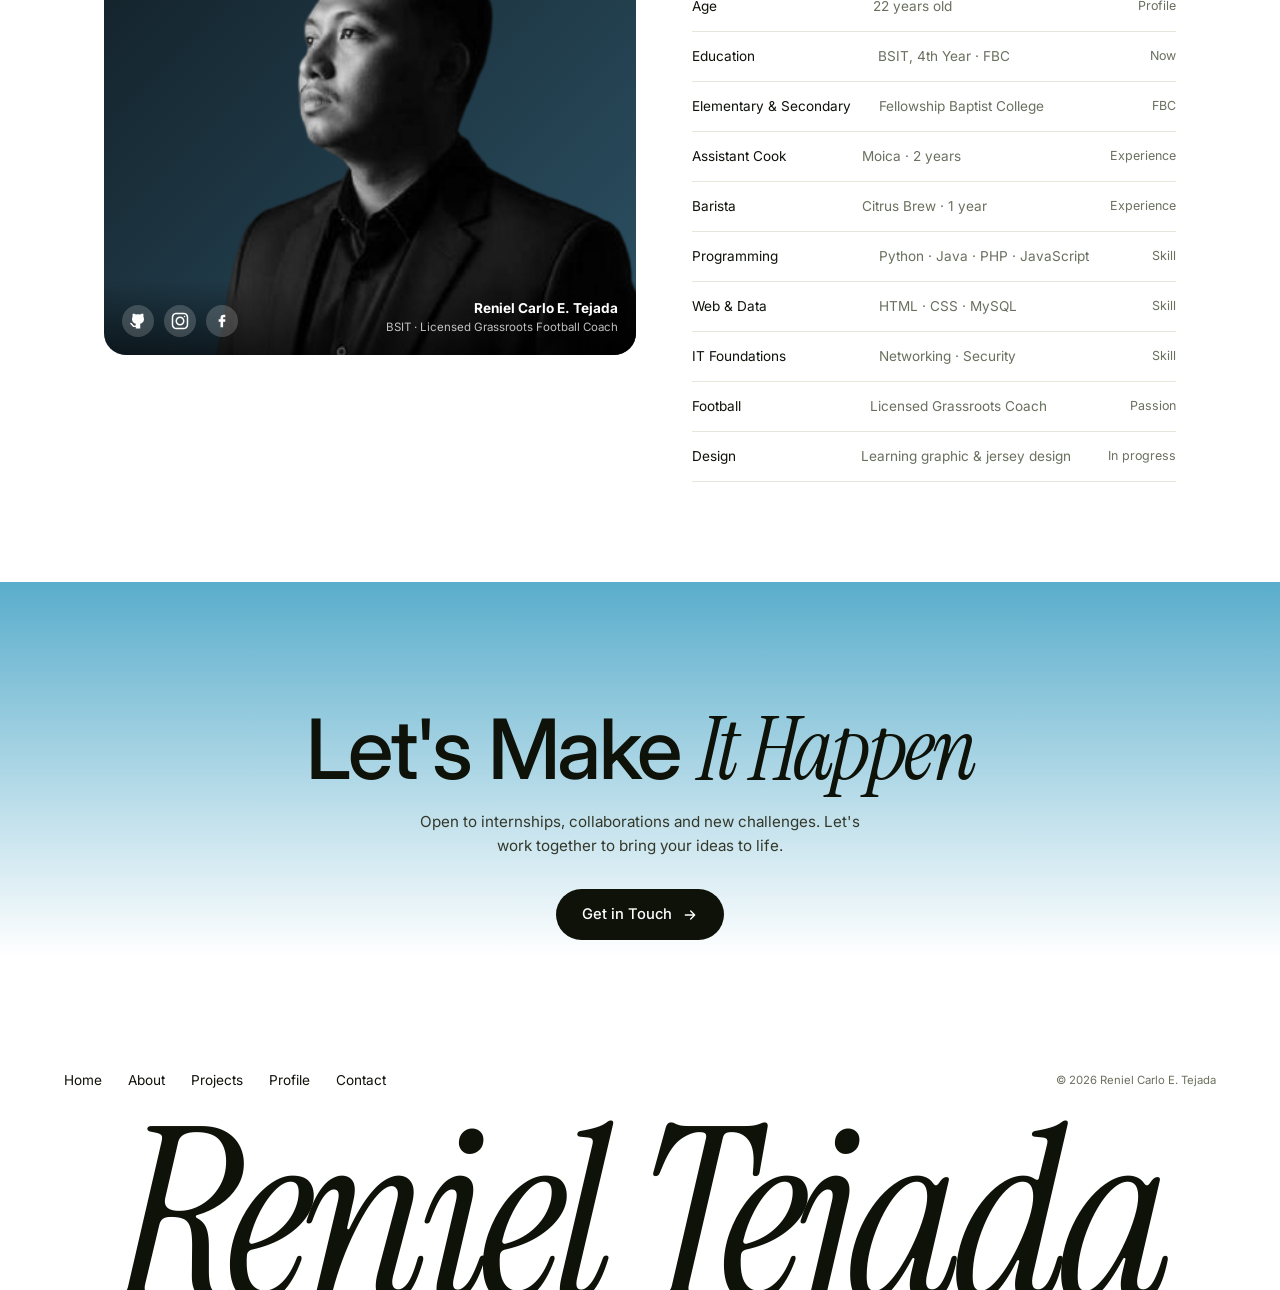
==== commit ae56e058: "Update portfolio profile and experience" ====
--- a/index.html
+++ b/index.html
@@ -3,8 +3,8 @@
 <head>
   <meta charset="utf-8">
   <meta name="viewport" content="width=device-width, initial-scale=1">
-  <title>Reniel Carlo Tejada | BSIT Student & Licensed Football Coach</title>
-  <meta name="description" content="Portfolio of Reniel Carlo Tejada, 4th year BSIT student with a foundation in networking, security and web development, and a licensed football coach.">
+  <title>Reniel Carlo E. Tejada | BSIT Student & Licensed Grassroots Football Coach</title>
+  <meta name="description" content="Portfolio of Reniel Carlo E. Tejada, a BSIT student, licensed grassroots football coach, and aspiring graphic and jersey designer.">
   <link rel="preconnect" href="https://fonts.googleapis.com">
   <link rel="preconnect" href="https://fonts.gstatic.com" crossorigin>
   <link href="https://fonts.googleapis.com/css2?family=Inter:wght@400;500;600&family=Instrument+Serif:ital@0;1&display=swap" rel="stylesheet">
@@ -38,7 +38,7 @@
 
   <div class="portrait">
     <!-- Put your photo at assets/profile.jpg (a cut-out/transparent PNG named profile.png also works) -->
-    <img src="assets/profile.png" alt="Portrait of Reniel Carlo Tejada" onerror="this.style.display='none'">
+    <img src="assets/profile.png" alt="Portrait of Reniel Carlo E. Tejada" onerror="this.style.display='none'">
     <div class="portrait-fallback" aria-hidden="true">RT</div>
   </div>
 
@@ -72,7 +72,7 @@
       <div class="bar"><i></i><i></i><i></i></div>
       <div class="code">
         <p><b>class</b> Developer {</p>
-        <p>&nbsp;&nbsp;name = <em>"Reniel Carlo Tejada"</em>;</p>
+        <p>&nbsp;&nbsp;name = <em>"Reniel Carlo E. Tejada"</em>;</p>
         <p>&nbsp;&nbsp;course = <em>"BSIT"</em>;</p>
         <p>&nbsp;&nbsp;year = <em>4</em>;</p>
         <p>&nbsp;&nbsp;stack = [<em>"PHP"</em>, <em>"MySQL"</em>, <em>"JS"</em>];</p>
@@ -84,7 +84,7 @@
       <div class="stats">
         <div><strong>4th</strong><span>Year BSIT</span></div>
         <div><strong>7+</strong><span>Technologies</span></div>
-        <div><strong>1</strong><span>Coaching License</span></div>
+        <div><strong>1</strong><span>Grassroots Coaching License</span></div>
       </div>
     </div>
     <div class="win w3">
@@ -178,7 +178,7 @@
   <h2 class="reveal">On the pitch &amp; <span class="serif">in the code</span></h2>
   <div class="about-grid">
     <div class="about-photo reveal">
-      <img src="assets/profile.png" alt="Reniel Carlo Tejada" onerror="this.style.display='none'">
+      <img src="assets/profile.png" alt="Reniel Carlo E. Tejada" onerror="this.style.display='none'">
       <div class="portrait-fallback" aria-hidden="true">RT</div>
       <div class="about-foot">
         <div class="socials">
@@ -187,17 +187,22 @@
           <a href="#" target="_blank" rel="noopener noreferrer" aria-label="Instagram"><img src="assets/instagram-svgrepo-com.svg" alt=""></a>
           <a href="#" target="_blank" rel="noopener noreferrer" aria-label="Facebook"><img src="assets/facebook-svgrepo-com.svg" alt=""></a>
         </div>
-        <div><b>Reniel Carlo Tejada</b><small>BSIT · Licensed Coach</small></div>
+        <div><b>Reniel Carlo E. Tejada</b><small>BSIT · Licensed Grassroots Football Coach</small></div>
       </div>
     </div>
     <div class="about-text reveal">
-      <p>I'm a 4th year Bachelor of Science in Information Technology student with a foundation in networking, security and programming. Outside the classroom I'm a football enthusiast and a licensed coach, which taught me leadership, discipline and how to communicate under pressure. I bring that same energy to every project and team I'm part of.</p>
+      <p>I'm a 22-year-old 4th year Bachelor of Science in Information Technology student with a foundation in networking, security and programming. I'm a licensed grassroots football coach and have work experience in restaurant kitchen operations and beverage service. I'm also learning graphic and jersey design, and bring creativity, discipline and clear communication to every team I'm part of.</p>
       <ul class="rows">
-        <li><span>Education</span><em>BSIT, 4th Year</em><time>Now</time></li>
+        <li><span>Age</span><em>22 years old</em><time>Profile</time></li>
+        <li><span>Education</span><em>BSIT, 4th Year · FBC</em><time>Now</time></li>
+        <li><span>Elementary &amp; Secondary</span><em>Fellowship Baptist College</em><time>FBC</time></li>
+        <li><span>Assistant Cook</span><em>Moica · 2 years</em><time>Experience</time></li>
+        <li><span>Barista</span><em>Citrus Brew · 1 year</em><time>Experience</time></li>
         <li><span>Programming</span><em>Python · Java · PHP · JavaScript</em><time>Skill</time></li>
         <li><span>Web &amp; Data</span><em>HTML · CSS · MySQL</em><time>Skill</time></li>
         <li><span>IT Foundations</span><em>Networking · Security</em><time>Skill</time></li>
-        <li><span>Football</span><em>Licensed Coach</em><time>Passion</time></li>
+        <li><span>Football</span><em>Licensed Grassroots Coach</em><time>Passion</time></li>
+        <li><span>Design</span><em>Learning graphic &amp; jersey design</em><time>In progress</time></li>
       </ul>
     </div>
   </div>
@@ -215,7 +220,7 @@
 <footer class="footer">
   <div class="foot-row">
     <nav aria-label="Footer"><a href="#home">Home</a><a href="#about">About</a><a href="#works">Projects</a><a href="#profile">Profile</a><a href="#contact">Contact</a></nav>
-    <small>© <span id="year">2026</span> Reniel Carlo Tejada</small>
+    <small>© <span id="year">2026</span> Reniel Carlo E. Tejada</small>
   </div>
   <div class="giant serif" aria-hidden="true">Reniel Tejada</div>
 </footer>
@@ -230,7 +235,7 @@
         <button type="button" class="modal-close" id="cvClose" aria-label="Close CV">&times;</button>
       </div>
     </div>
-    <iframe id="cvFrame" title="Curriculum Vitae of Reniel Carlo Tejada"></iframe>
+    <iframe id="cvFrame" title="Curriculum Vitae of Reniel Carlo E. Tejada"></iframe>
   </div>
 </div>
 
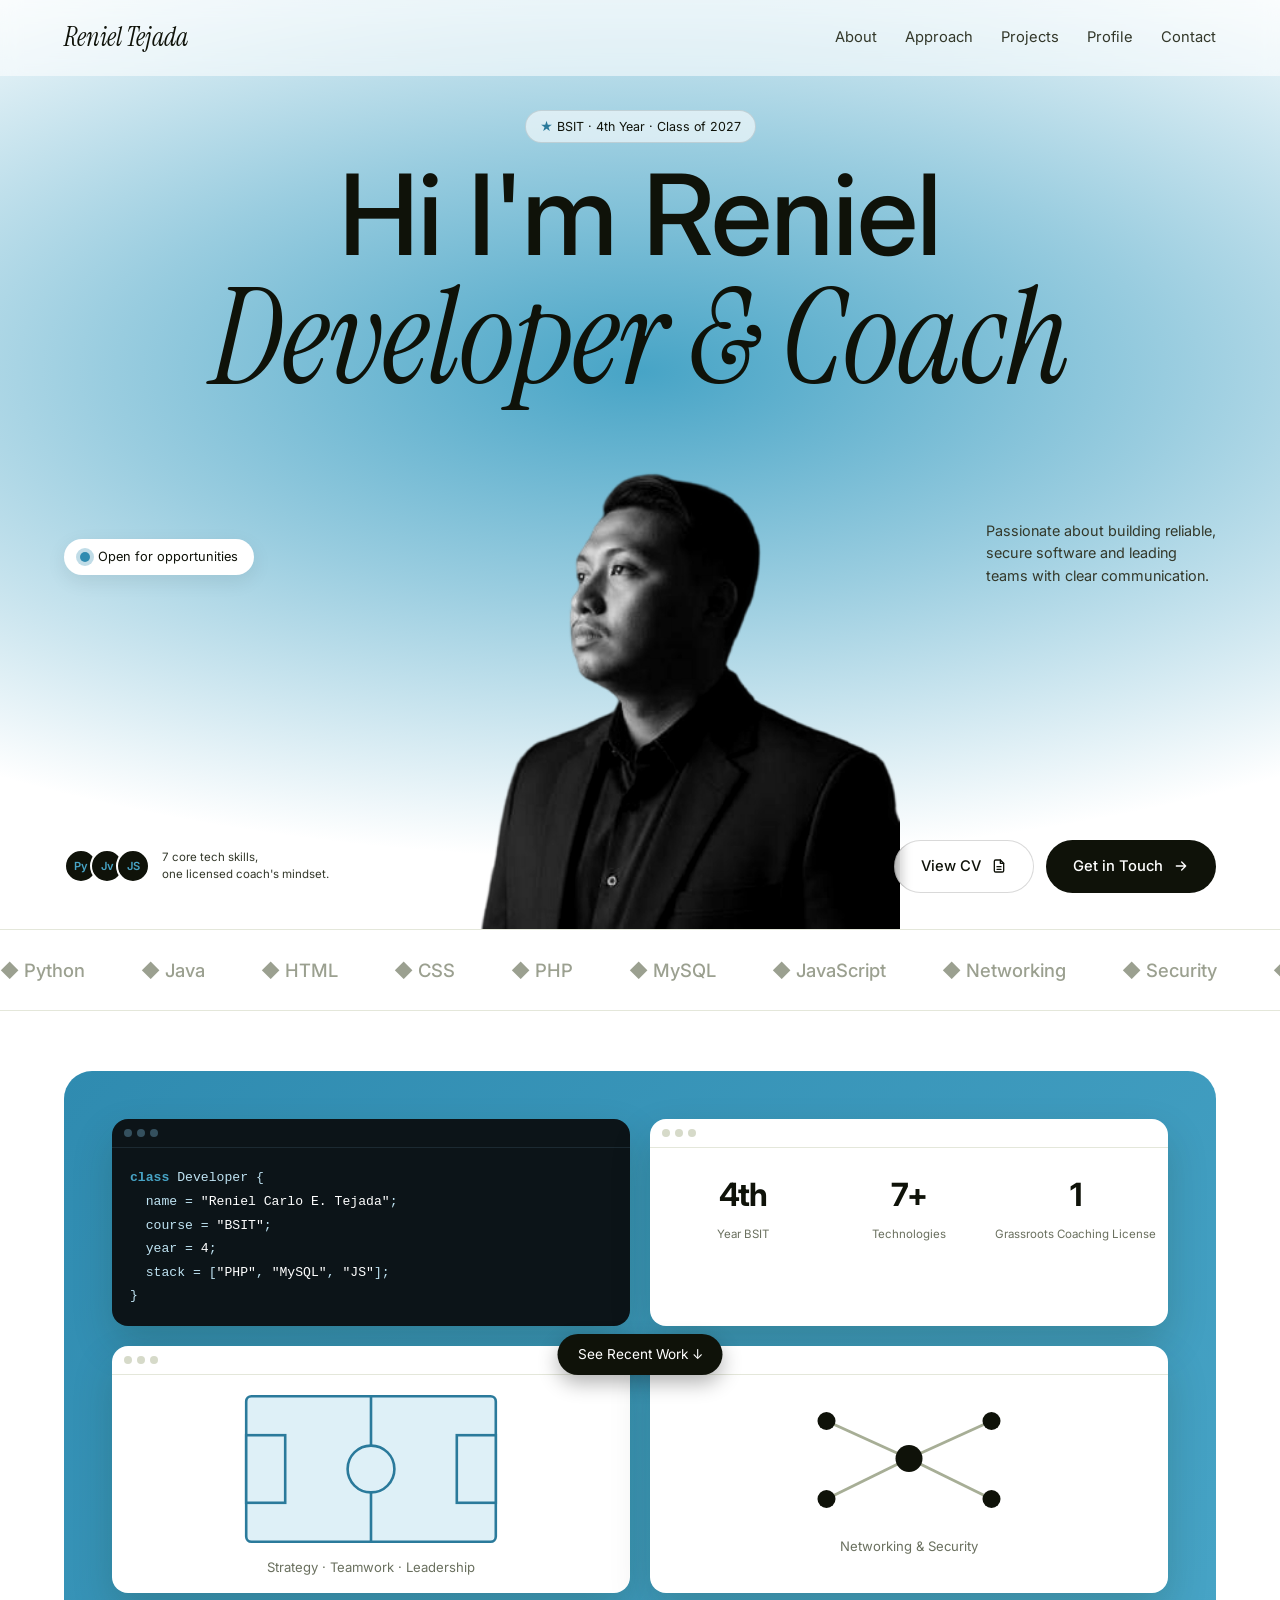
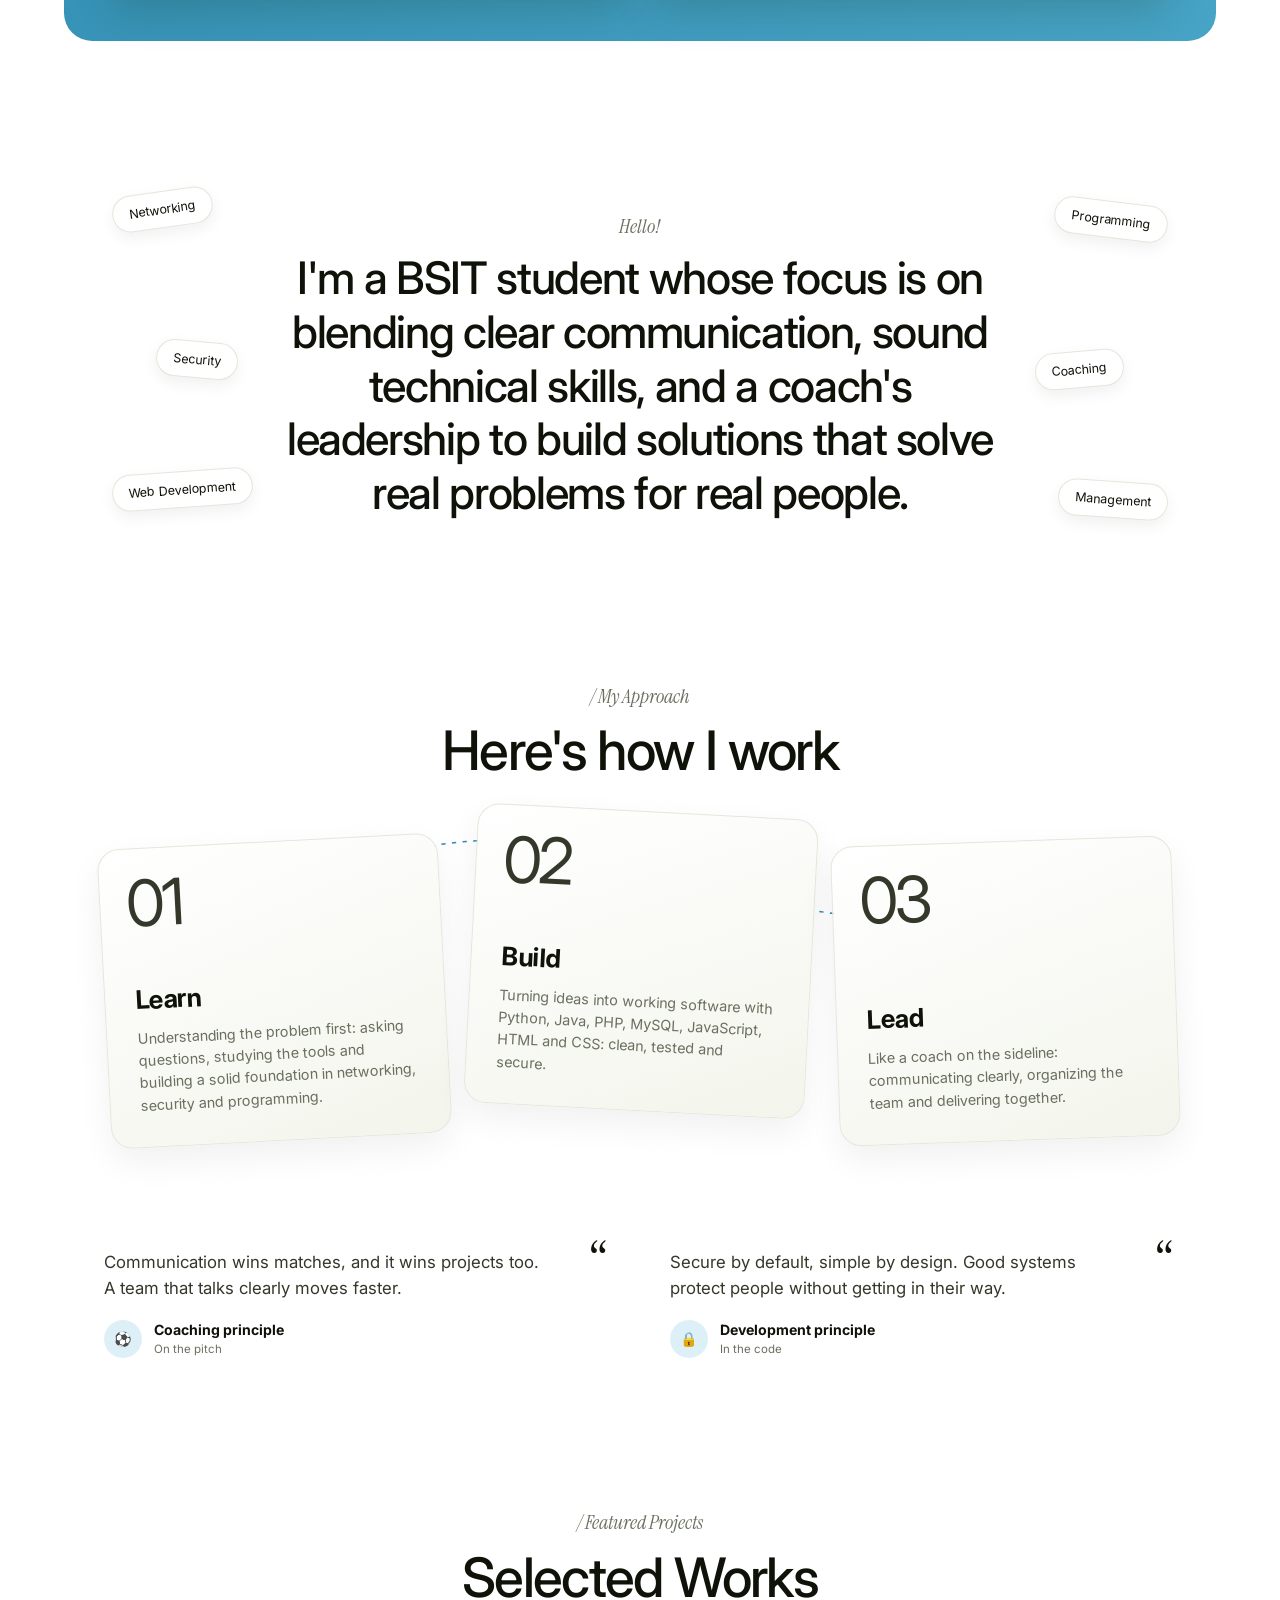
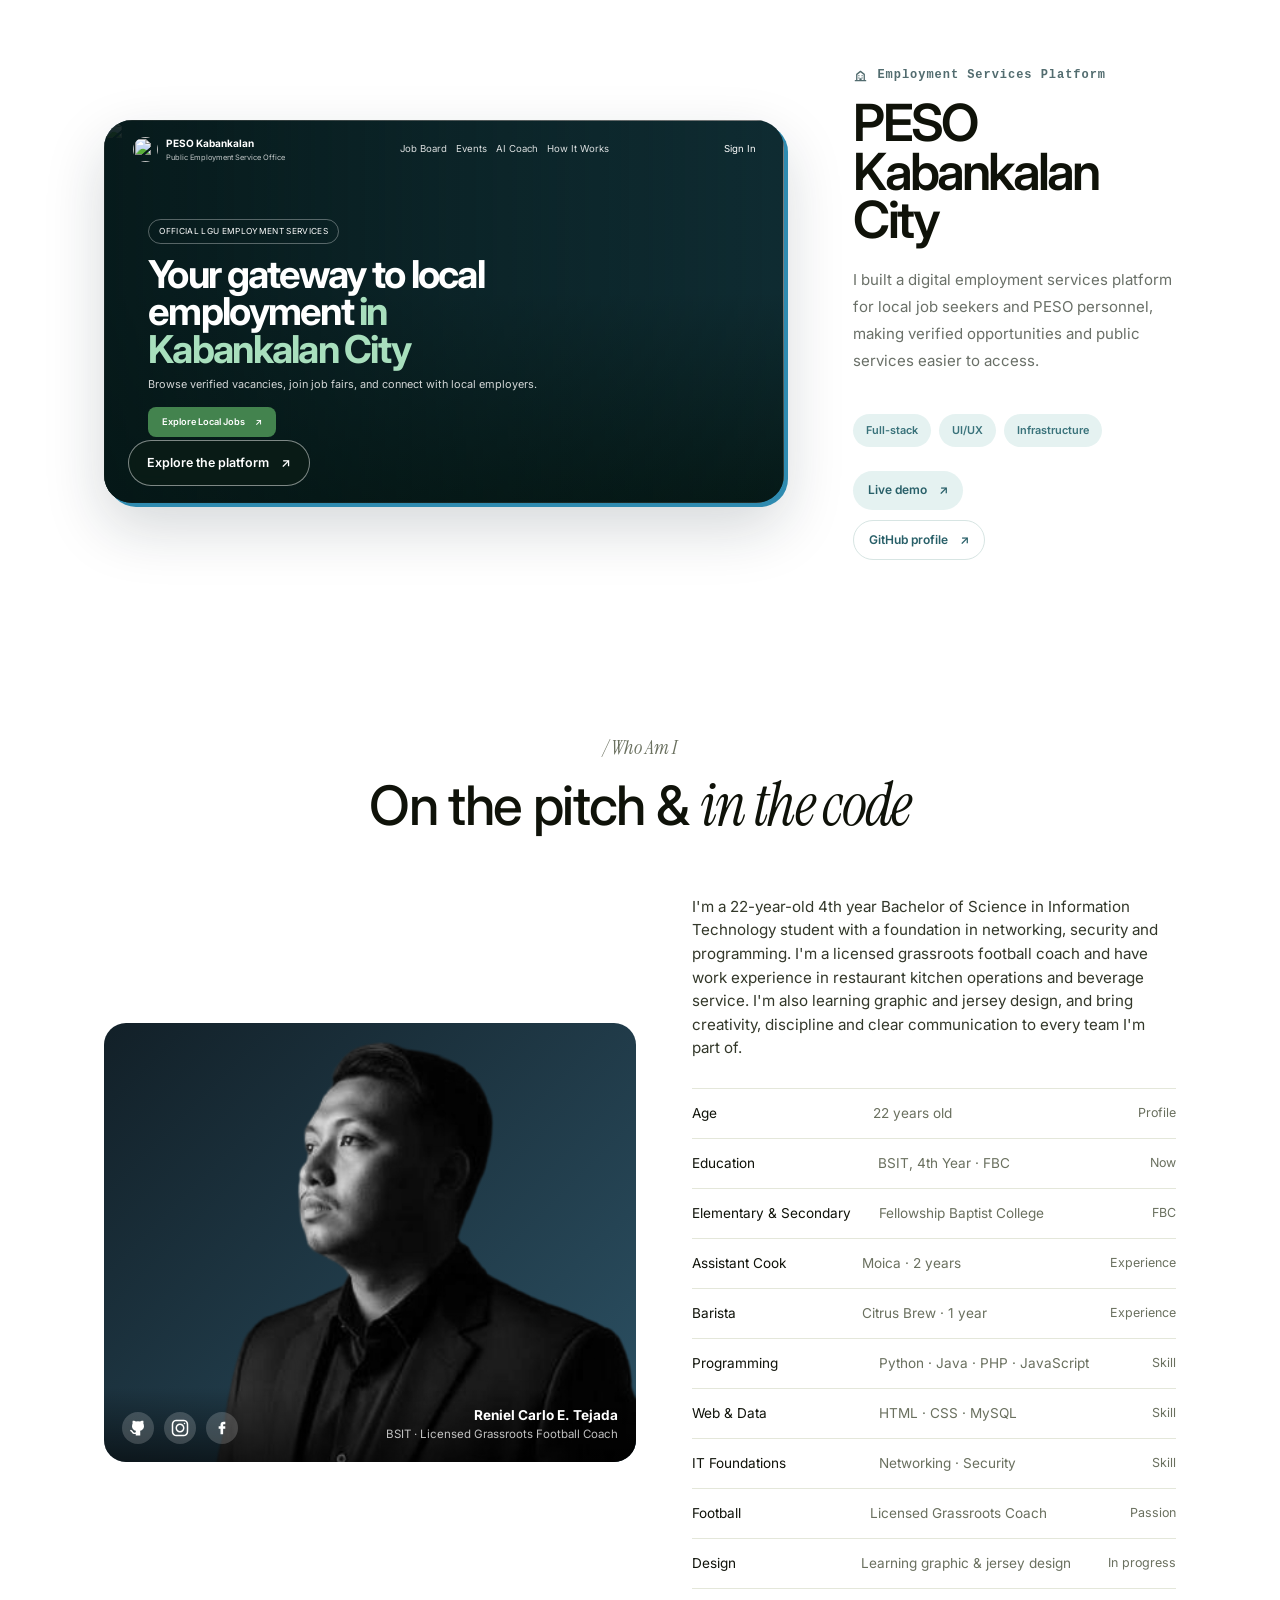
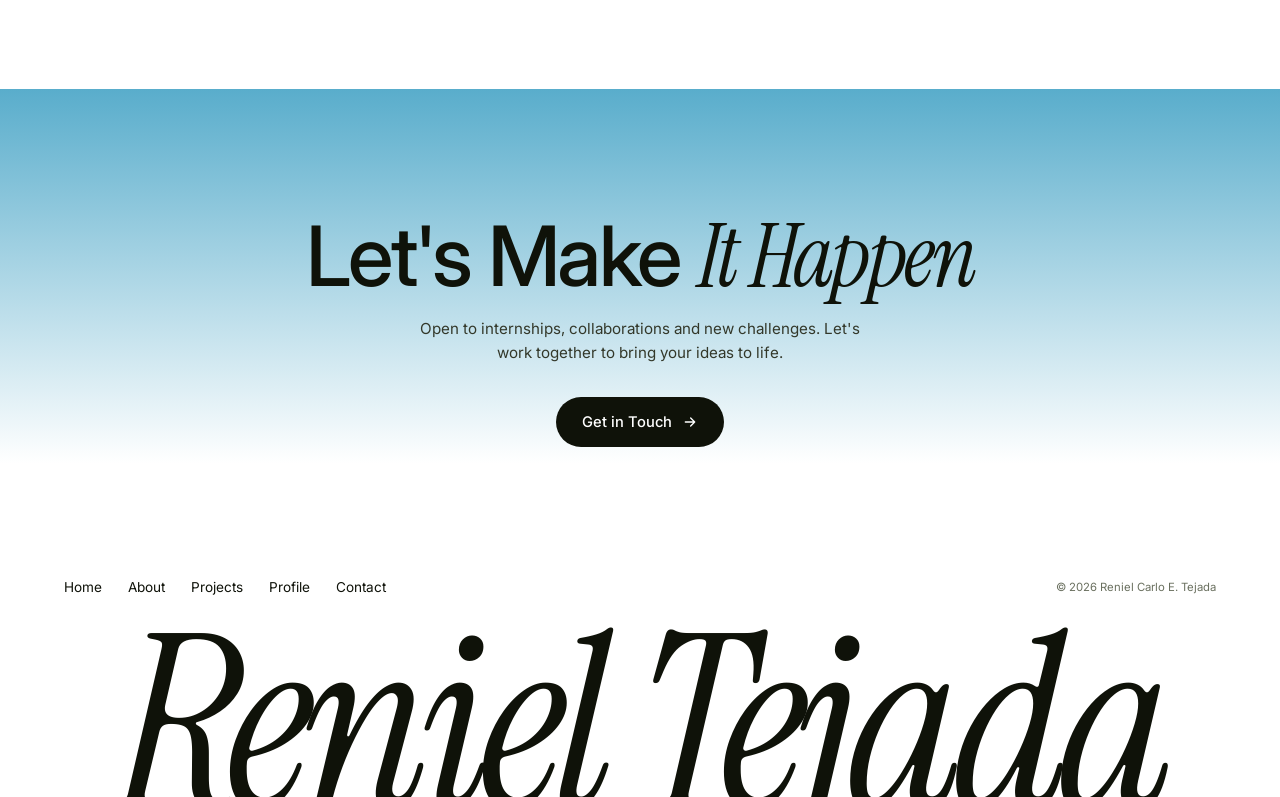
==== commit 83638a9b: "Replace placeholder projects with PESO platform" ====
--- a/index.html
+++ b/index.html
@@ -147,28 +147,49 @@
 <section class="works" id="works">
   <p class="eyebrow serif reveal">/ Featured Projects</p>
   <h2 class="reveal">Selected Works</h2>
-  <div class="grid">
-    <!-- Edit these cards with your real projects: title, tags and link -->
-    <a href="#" class="work reveal">
-      <div class="thumb t1"><div class="mock"><i></i><i></i><i></i><div class="rows"><b></b><b></b><b></b></div></div></div>
-      <div class="meta"><h3>Club Manager</h3><div class="tags"><span>PHP</span><span>MySQL</span></div></div>
-      <p>Football team management system for players, schedules and attendance.</p>
-    </a>
-    <a href="#" class="work reveal">
-      <div class="thumb t2"><div class="mock"><i></i><i></i><i></i><div class="rows"><b></b><b></b><b></b></div></div></div>
-      <div class="meta"><h3>Campus Network Lab</h3><div class="tags"><span>Networking</span><span>Security</span></div></div>
-      <p>Designed and segmented a small network with firewall rules and access control.</p>
-    </a>
-    <a href="#" class="work reveal">
-      <div class="thumb t3"><div class="mock"><i></i><i></i><i></i><div class="rows"><b></b><b></b><b></b></div></div></div>
-      <div class="meta"><h3>Pitch Planner</h3><div class="tags"><span>JavaScript</span><span>HTML/CSS</span></div></div>
-      <p>Training-session planner that helps coaches organize drills and lineups.</p>
-    </a>
-    <a href="#" class="work reveal">
-      <div class="thumb t4"><div class="mock"><i></i><i></i><i></i><div class="rows"><b></b><b></b><b></b></div></div></div>
-      <div class="meta"><h3>Grade Tracker</h3><div class="tags"><span>Python</span><span>Java</span></div></div>
-      <p>Console and desktop apps practicing core programming concepts and data handling.</p>
-    </a>
+  <div class="project-case reveal">
+    <div class="project-visual">
+      <div class="project-preview" role="img" aria-label="Preview of the PESO Kabankalan City employment platform">
+        <img src="https://pesokabankalanjobs.tech/assets/city-hall-hero-qFNcFBGE.webp" alt="">
+        <div class="preview-shade"></div>
+        <div class="preview-top">
+          <div class="preview-brand">
+            <img src="https://pesokabankalanjobs.tech/assets/PESO%20LOGO-W3eH-Ll_.jpg" alt="">
+            <span><b>PESO Kabankalan</b><small>Public Employment Service Office</small></span>
+          </div>
+          <div class="preview-nav" aria-hidden="true">Job Board&nbsp;&nbsp; Events&nbsp;&nbsp; AI Coach&nbsp;&nbsp; How It Works</div>
+          <span class="preview-signin">Sign In</span>
+        </div>
+        <div class="preview-copy">
+          <span class="preview-label">OFFICIAL LGU EMPLOYMENT SERVICES</span>
+          <h3>Your gateway to local employment <em>in Kabankalan City</em></h3>
+          <p>Browse verified vacancies, join job fairs, and connect with local employers.</p>
+          <span class="preview-action">Explore Local Jobs <span aria-hidden="true">↗</span></span>
+        </div>
+      </div>
+      <a class="preview-link" href="https://pesokabankalanjobs.tech/" target="_blank" rel="noopener noreferrer">
+        Explore the platform <span aria-hidden="true">↗</span>
+      </a>
+    </div>
+    <div class="project-details">
+      <p class="project-category">
+        <svg viewBox="0 0 16 16" aria-hidden="true"><path d="M2.5 13.5h11M4 13.5V6.8l4-3.2 4 3.2v6.7M6.3 8.2h.01M9.7 8.2h.01M6.3 10.6h.01M9.7 10.6h.01M7.5 13.5v-1.8h1v1.8"/></svg>
+        Employment Services Platform
+      </p>
+      <h3>PESO<br>Kabankalan City</h3>
+      <p class="project-description">I built a digital employment services platform for local job seekers and PESO personnel, making verified opportunities and public services easier to access.</p>
+      <div class="project-tags" aria-label="Project areas">
+        <span>Full-stack</span><span>UI/UX</span><span>Infrastructure</span>
+      </div>
+      <div class="project-links">
+        <a class="project-button primary" href="https://pesokabankalanjobs.tech/" target="_blank" rel="noopener noreferrer">
+          Live demo <span aria-hidden="true">↗</span>
+        </a>
+        <a class="project-button secondary" href="https://github.com/RenielC0" target="_blank" rel="noopener noreferrer">
+          GitHub profile <span aria-hidden="true">↗</span>
+        </a>
+      </div>
+    </div>
   </div>
 </section>
 
--- a/css/style.css
+++ b/css/style.css
@@ -127,18 +127,41 @@
 
 /* works */
 .works{padding:60px var(--pad) 100px;max-width:1200px;margin:0 auto}
-.grid{display:grid;grid-template-columns:1fr 1fr;gap:40px 28px;margin-top:50px}
-.thumb{border-radius:22px;aspect-ratio:4/3;display:grid;place-items:center;padding:8%;transition:.4s;overflow:hidden}
-.work:hover .thumb{transform:translateY(-6px);box-shadow:0 20px 40px rgba(0,0,0,.12)}
-.t1{background:linear-gradient(135deg,#e6f0ff,#bcd4ff)}.t2{background:linear-gradient(135deg,#e3f3f9,var(--lime))}
-.t3{background:linear-gradient(135deg,#16262e,#2f5568)}.t4{background:linear-gradient(135deg,#fff1d6,#ffd28a)}
-.mock{width:100%;height:100%;background:#fff;border-radius:12px;padding:14px;box-shadow:0 16px 30px rgba(0,0,0,.15)}
-.mock i{display:inline-block;width:8px;height:8px;border-radius:50%;background:#d6dac9;margin-right:5px}
-.rows{margin-top:14px;display:grid;gap:10px}.rows b{height:14px;border-radius:6px;background:var(--card)}.rows b:nth-child(1){width:70%;background:var(--lime)}.rows b:nth-child(2){width:100%}.rows b:nth-child(3){width:50%}
-.meta{display:flex;justify-content:space-between;align-items:center;gap:12px;margin:16px 4px 6px}
-.meta h3{font-weight:500;font-size:1.05rem}
-.tags{display:flex;gap:6px;flex-wrap:wrap}.tags span{font-size:.68rem;padding:4px 10px;border:1px solid var(--line);border-radius:99px;color:var(--muted)}
-.work>p{margin:0 4px;font-size:.88rem;color:var(--muted)}
+.project-case{display:grid;grid-template-columns:minmax(0,1.7fr) minmax(260px,.8fr);gap:clamp(32px,5vw,64px);align-items:center;margin-top:48px}
+.project-visual{position:relative;padding:0 5px 5px 0}
+.project-preview{position:relative;aspect-ratio:16/9;overflow:hidden;border-radius:28px;background:#102e35;box-shadow:4px 4px 0 #2f8bb0,0 24px 60px rgba(15,35,42,.18);isolation:isolate}
+.project-preview>img{position:absolute;inset:0;width:100%;height:100%;object-fit:cover;object-position:center 58%;filter:brightness(.72) saturate(.85)}
+.preview-shade{position:absolute;inset:0;background:linear-gradient(90deg,rgba(5,23,23,.86),rgba(5,23,23,.4) 58%,rgba(5,23,23,.12)),linear-gradient(0deg,rgba(2,18,12,.75),transparent 55%)}
+.preview-top{position:absolute;inset:16px 4.2% auto;display:flex;align-items:center;justify-content:space-between;gap:14px;color:#fff;font-size:clamp(.48rem,.75vw,.68rem)}
+.preview-brand{display:flex;align-items:center;gap:8px;white-space:nowrap}
+.preview-brand img{width:25px;height:25px;border-radius:50%;object-fit:cover}
+.preview-brand b,.preview-brand small{display:block}
+.preview-brand b{font-size:1.05em}
+.preview-brand small{font-size:.78em;opacity:.75}
+.preview-nav{opacity:.85}
+.preview-signin{white-space:nowrap}
+.preview-copy{position:absolute;left:6.5%;top:25%;width:min(60%,410px);color:#fff}
+.preview-label{display:inline-block;padding:5px 10px;border:1px solid rgba(255,255,255,.32);border-radius:99px;font-size:clamp(.45rem,.65vw,.62rem);letter-spacing:.04em}
+.preview-copy h3{margin:12px 0 8px;font-size:clamp(1.15rem,3vw,2.7rem);letter-spacing:-.045em;line-height:.98}
+.preview-copy h3 em{font-style:normal;color:#a8dfbd}
+.preview-copy p{max-width:390px;font-size:clamp(.52rem,.85vw,.78rem);line-height:1.5;color:rgba(255,255,255,.82)}
+.preview-action{display:inline-flex;gap:10px;align-items:center;margin-top:14px;padding:8px 14px;border-radius:8px;background:#43834e;color:#fff;font-size:clamp(.5rem,.72vw,.68rem);font-weight:600}
+.preview-link{position:absolute;left:24px;bottom:22px;display:inline-flex;gap:12px;align-items:center;padding:12px 18px;border:1px solid rgba(255,255,255,.48);border-radius:99px;background:rgba(11,29,22,.78);color:#fff;font-size:.78rem;font-weight:600;backdrop-filter:blur(8px);transition:transform .2s,background .2s}
+.preview-link:hover{transform:translateY(-2px);background:#142a20}
+.project-details{padding:12px 0}
+.project-category{display:flex;align-items:center;gap:9px;margin-bottom:14px;color:#526c6f;font:600 .75rem/1.4 ui-monospace,Consolas,monospace;letter-spacing:.08em}
+.project-category svg{width:15px;height:15px;flex:none;fill:none;stroke:currentColor;stroke-width:1.4;stroke-linecap:round;stroke-linejoin:round}
+.project-details h3{font-size:clamp(2.2rem,4vw,3.55rem);line-height:.95;letter-spacing:-.055em;font-weight:600}
+.project-description{max-width:370px;margin-top:22px;color:#6a7068;font-size:.94rem;line-height:1.8}
+.project-tags{display:flex;gap:8px;flex-wrap:wrap;margin-top:40px}
+.project-tags span{padding:8px 13px;border-radius:99px;background:#e5f2f1;color:#39727a;font-size:.68rem;font-weight:600;white-space:nowrap}
+.project-links{display:flex;flex-direction:column;align-items:flex-start;gap:10px;margin-top:24px}
+.project-button{display:inline-flex;align-items:center;gap:12px;padding:10px 15px;border-radius:99px;font-size:.75rem;font-weight:600;transition:transform .2s,background .2s}
+.project-button:hover{transform:translateY(-2px)}
+.project-button.primary{background:#e5f2f1;color:#285f68}
+.project-button.primary:hover{background:#d5e9e7}
+.project-button.secondary{border:1px solid #d7e5e3;color:#285f68}
+.project-button.secondary:hover{background:#f2f8f7}
 
 /* about */
 .about{padding:60px var(--pad) 100px;max-width:1200px;margin:0 auto}
@@ -200,6 +223,26 @@
   .hero-bottom .btn{margin:0;align-self:center}
   .hero-actions{margin:0;justify-content:center;flex-wrap:wrap}
   .showcase-card{grid-template-columns:1fr}.w1,.w2,.w3,.w4{grid-column:1}.label-pill{display:none}
-  .grid{grid-template-columns:1fr}
+  .project-case{grid-template-columns:1fr;gap:36px}
+  .project-preview{border-radius:22px}
+  .project-details{padding:0 4px}
+  .project-description{max-width:560px}
+  .project-tags{margin-top:24px}
+  .project-links{flex-direction:row;flex-wrap:wrap}
+  .preview-copy{top:27%}
+  .preview-link{left:16px;bottom:14px;padding:10px 14px;font-size:.7rem}
   .about-text .rows li{grid-template-columns:1fr auto}.about-text .rows em{grid-column:1;grid-row:2}
 }
+@media (max-width:480px){
+  .project-preview{aspect-ratio:4/3;border-radius:18px}
+  .preview-top{inset:12px 4% auto}
+  .preview-nav,.preview-signin{display:none}
+  .preview-copy{top:27%;width:82%}
+  .preview-copy h3{font-size:clamp(1.35rem,7vw,2rem)}
+  .preview-copy p{font-size:.65rem;max-width:290px}
+  .preview-label{font-size:.48rem}
+  .preview-action{margin-top:10px}
+  .preview-link{left:12px;bottom:12px;padding:8px 12px;font-size:.64rem}
+  .project-tags{gap:6px}
+  .project-tags span{padding:7px 10px}
+}
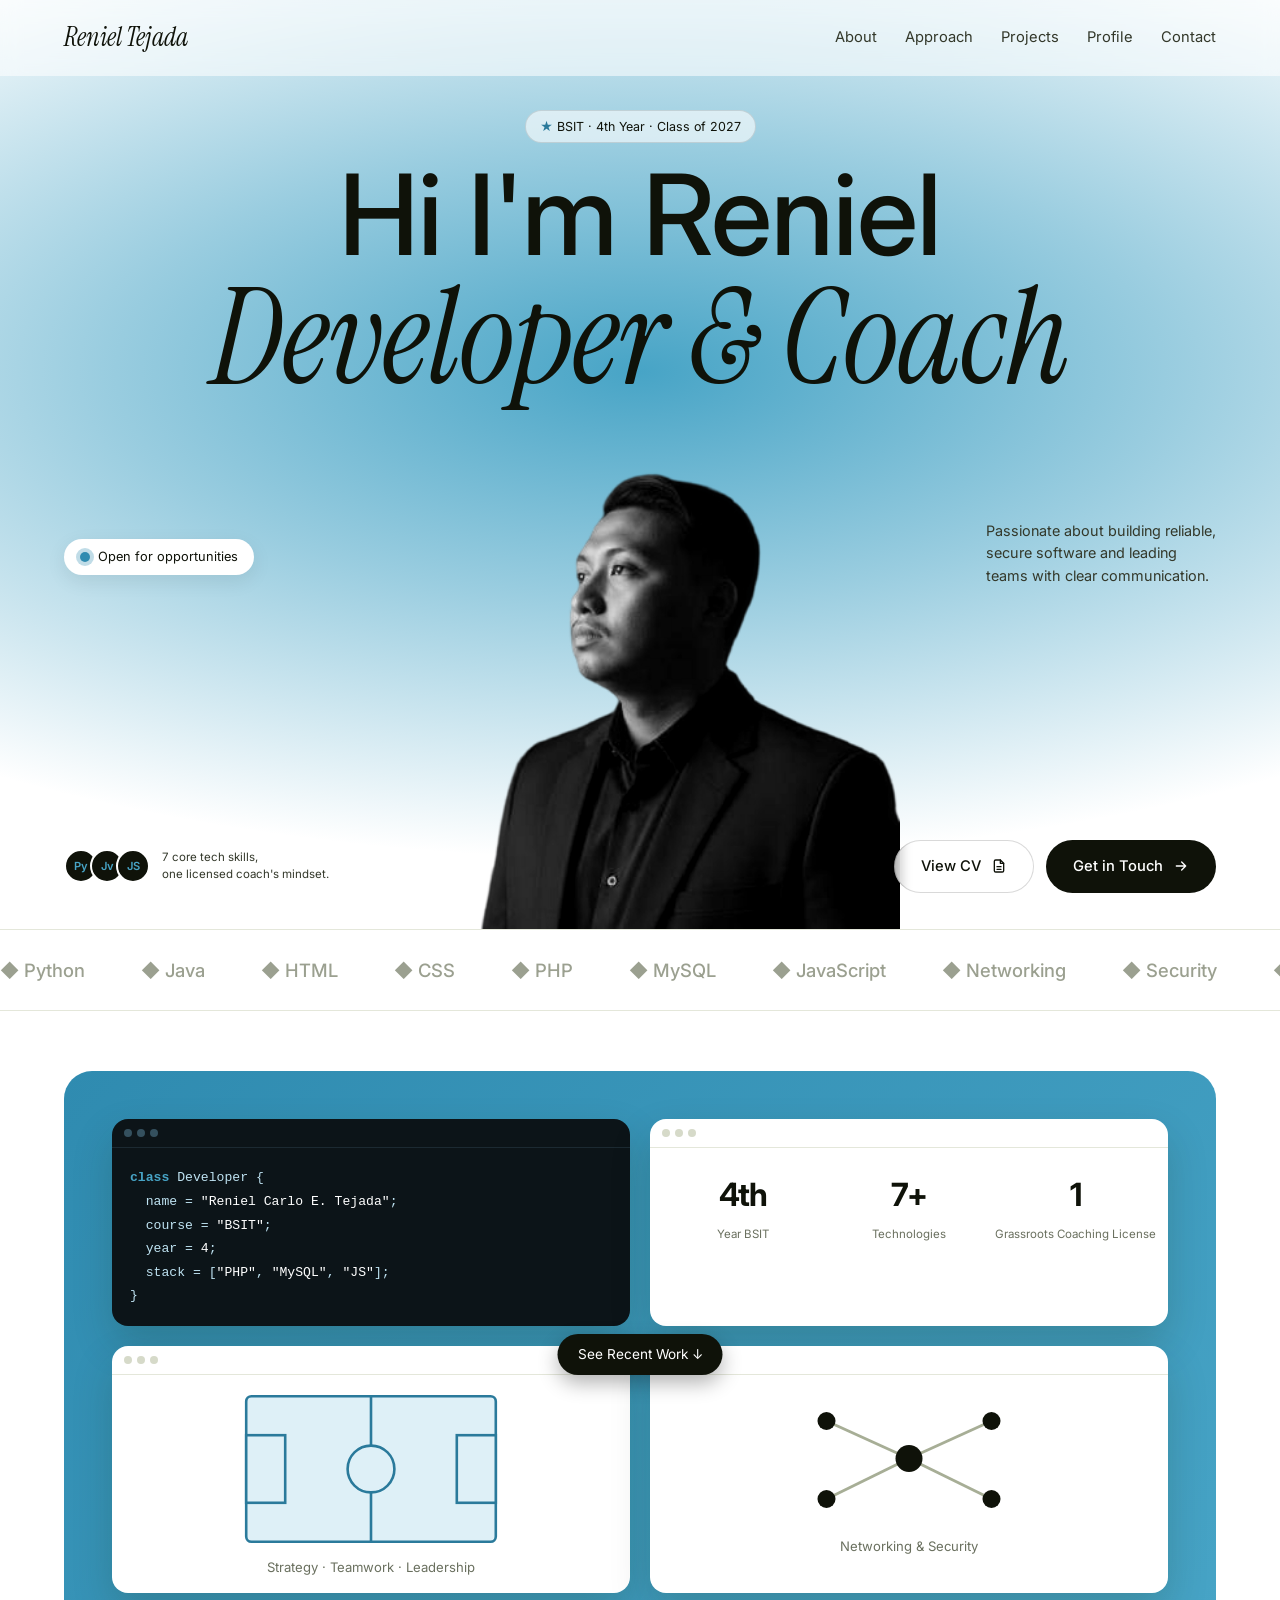
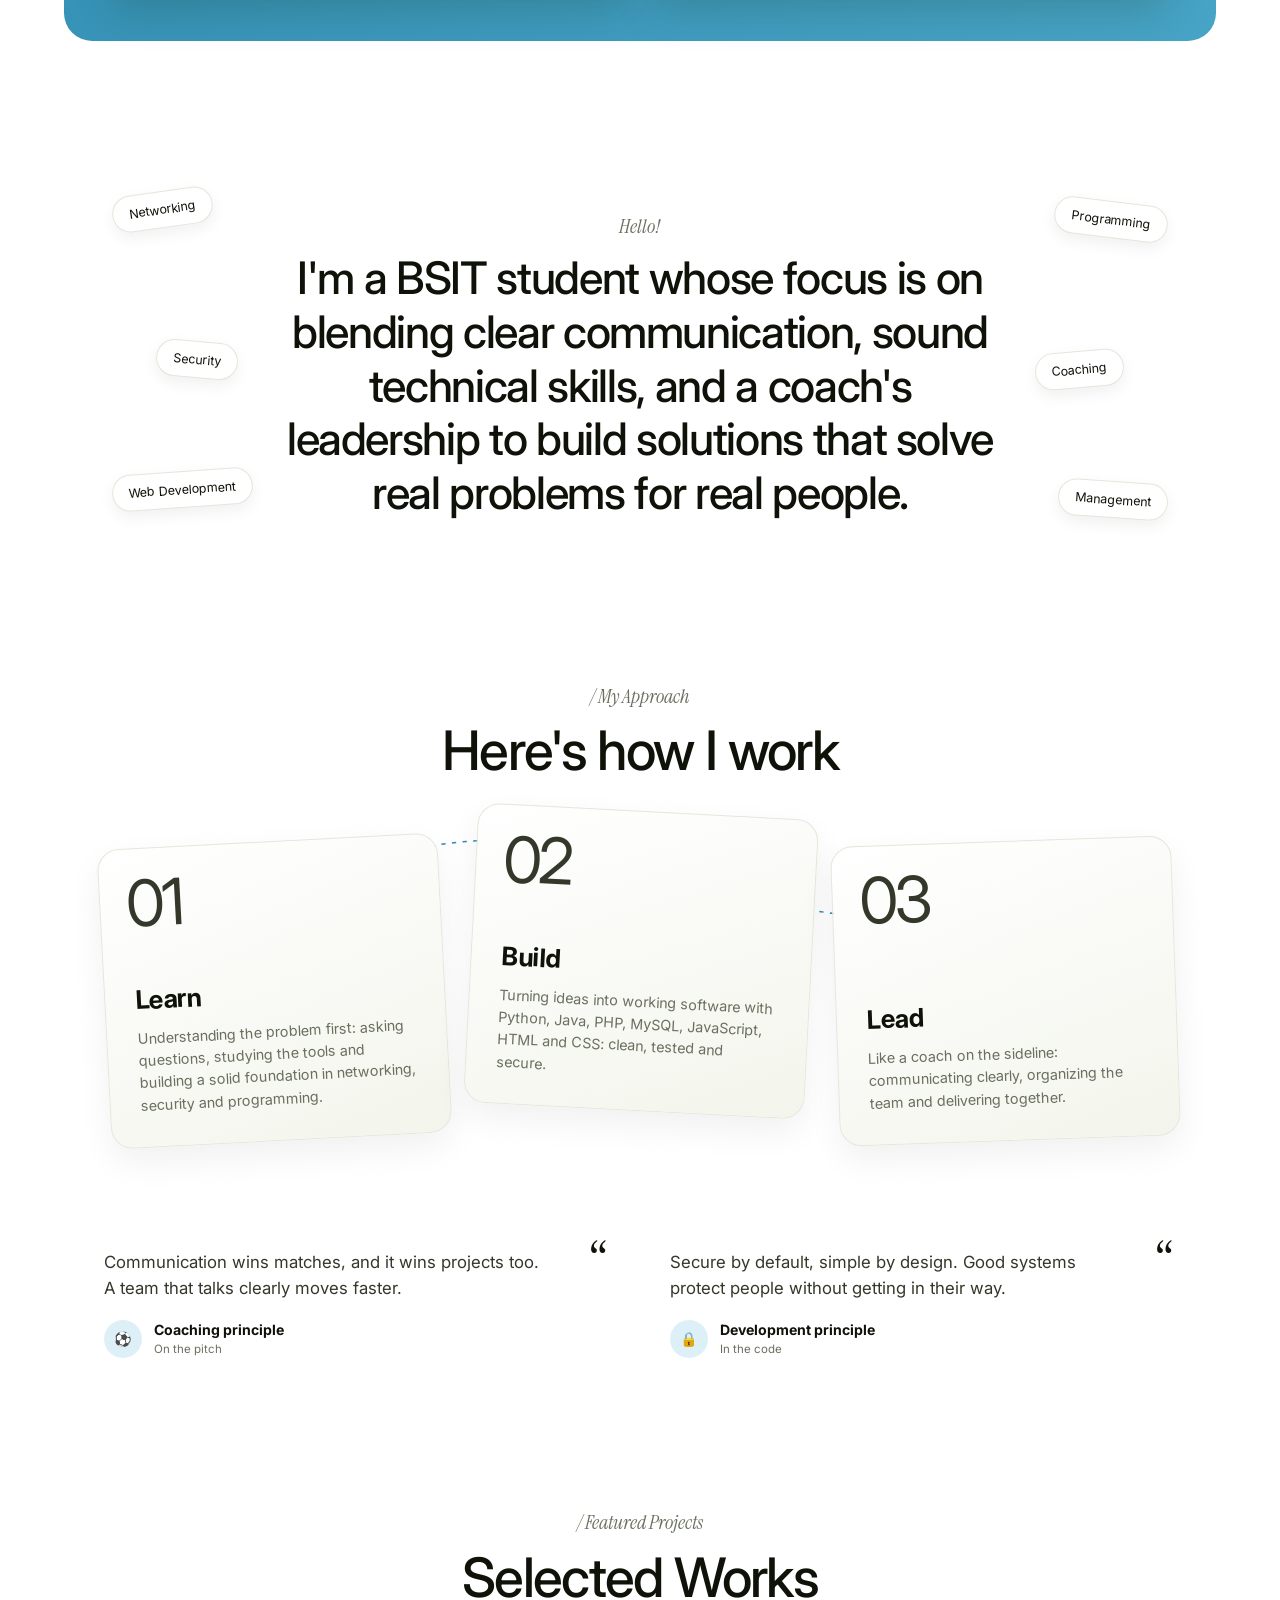
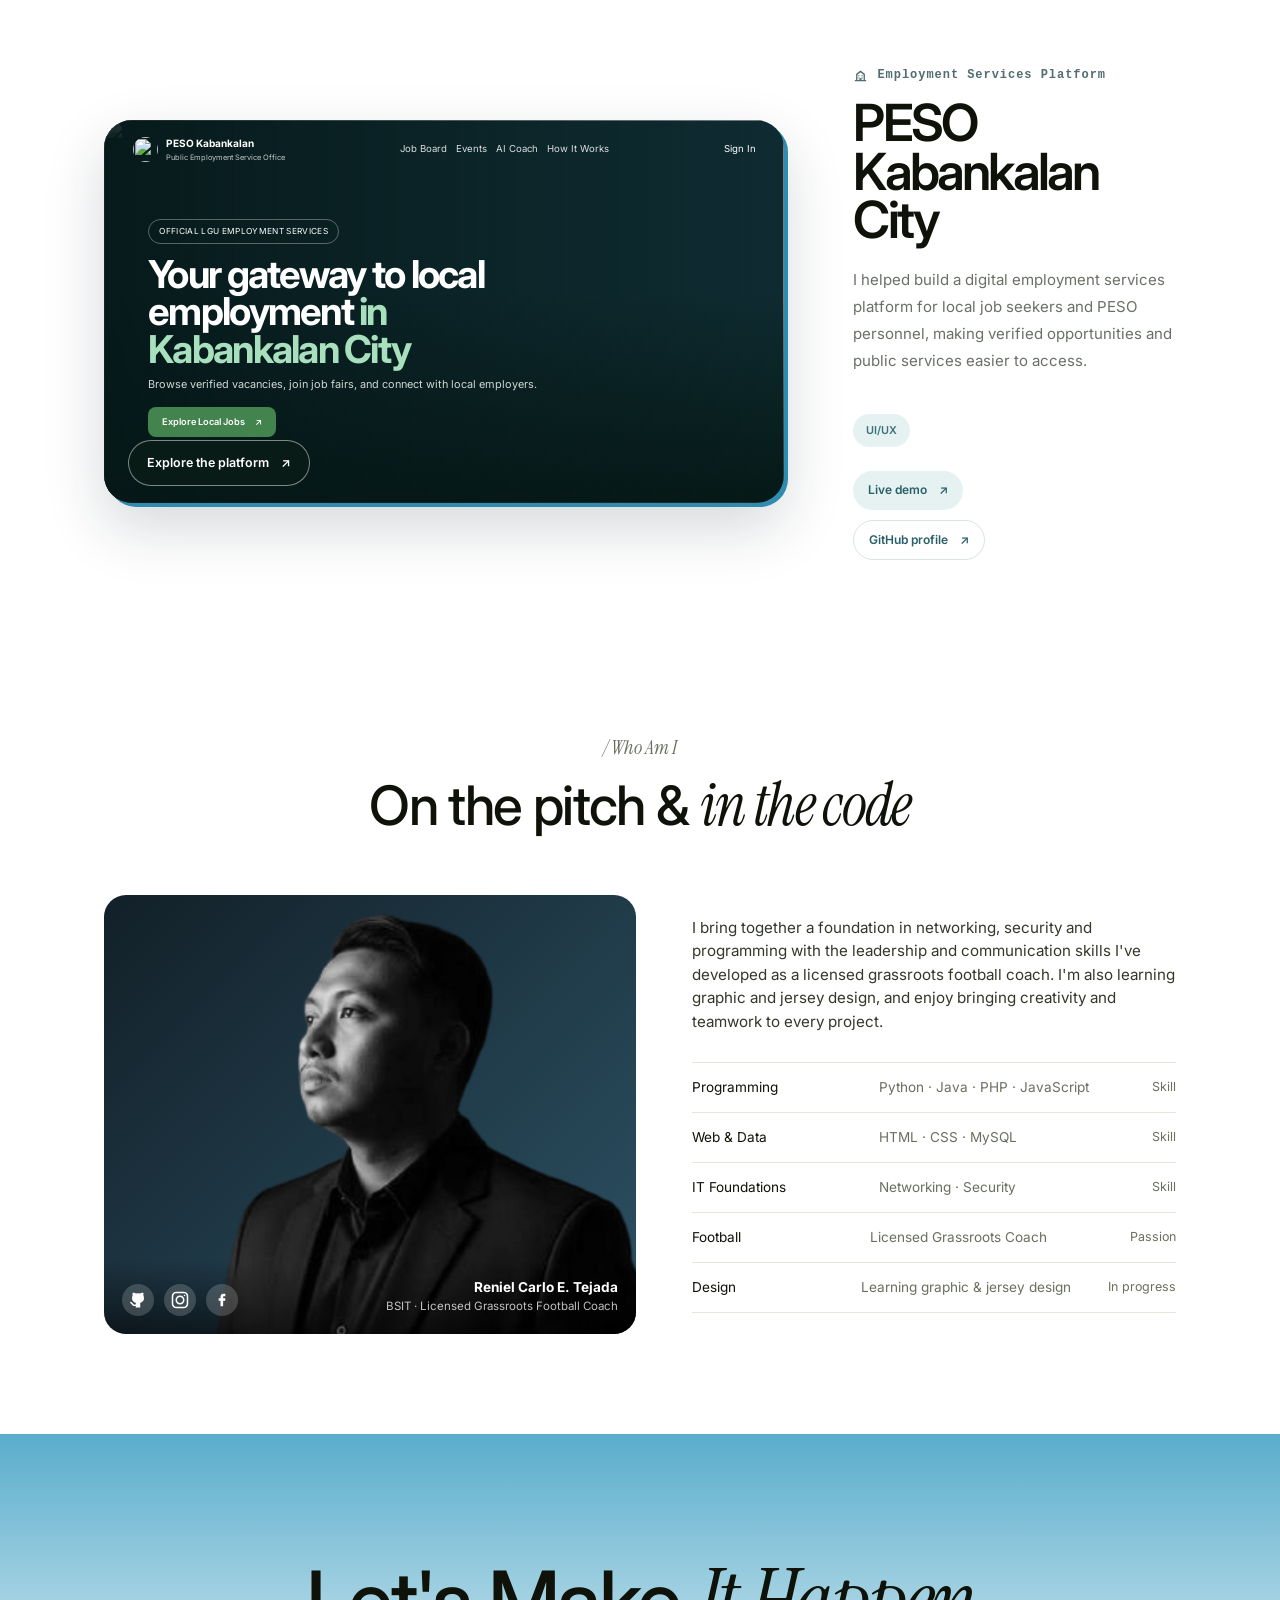
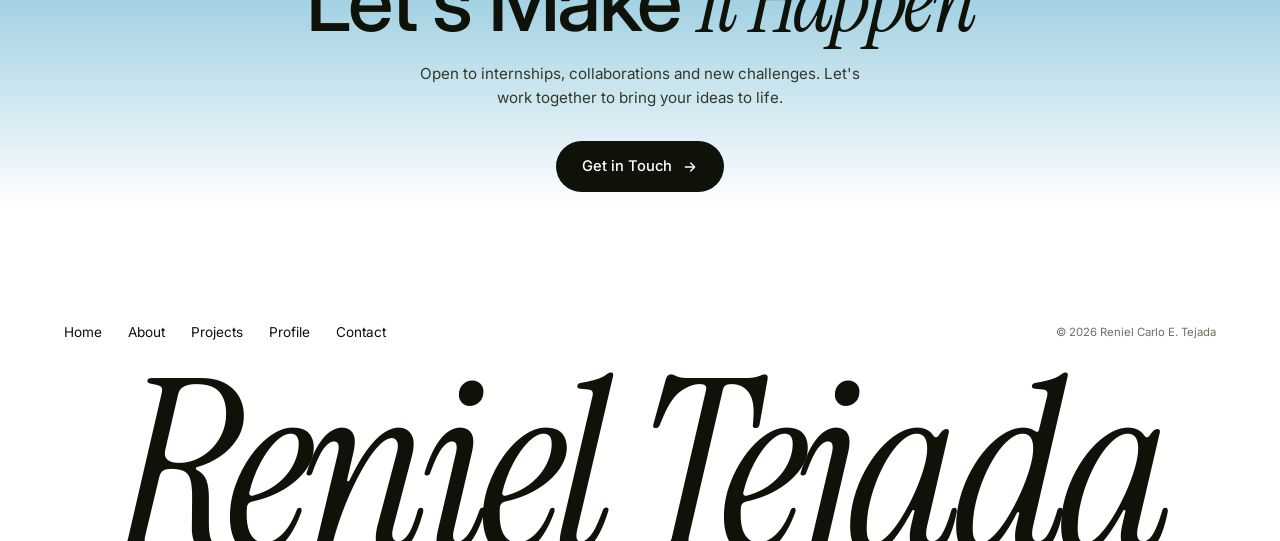
==== commit 0dc4b3e4: "Remove some pill, updated a button and remove a redundant info" ====
--- a/index.html
+++ b/index.html
@@ -101,7 +101,7 @@
         <span>Networking &amp; Security</span>
       </div>
     </div>
-    <div class="label-pill">See Recent Work ↓</div>
+    <a class="label-pill" href="#works">See Recent Work ↓</a>
   </div>
 </section>
 
@@ -177,9 +177,9 @@
         Employment Services Platform
       </p>
       <h3>PESO<br>Kabankalan City</h3>
-      <p class="project-description">I built a digital employment services platform for local job seekers and PESO personnel, making verified opportunities and public services easier to access.</p>
+      <p class="project-description">I helped build a digital employment services platform for local job seekers and PESO personnel, making verified opportunities and public services easier to access.</p>
       <div class="project-tags" aria-label="Project areas">
-        <span>Full-stack</span><span>UI/UX</span><span>Infrastructure</span>
+        <span>UI/UX</span>
       </div>
       <div class="project-links">
         <a class="project-button primary" href="https://pesokabankalanjobs.tech/" target="_blank" rel="noopener noreferrer">
@@ -212,13 +212,8 @@
       </div>
     </div>
     <div class="about-text reveal">
-      <p>I'm a 22-year-old 4th year Bachelor of Science in Information Technology student with a foundation in networking, security and programming. I'm a licensed grassroots football coach and have work experience in restaurant kitchen operations and beverage service. I'm also learning graphic and jersey design, and bring creativity, discipline and clear communication to every team I'm part of.</p>
+      <p>I bring together a foundation in networking, security and programming with the leadership and communication skills I've developed as a licensed grassroots football coach. I'm also learning graphic and jersey design, and enjoy bringing creativity and teamwork to every project.</p>
       <ul class="rows">
-        <li><span>Age</span><em>22 years old</em><time>Profile</time></li>
-        <li><span>Education</span><em>BSIT, 4th Year · FBC</em><time>Now</time></li>
-        <li><span>Elementary &amp; Secondary</span><em>Fellowship Baptist College</em><time>FBC</time></li>
-        <li><span>Assistant Cook</span><em>Moica · 2 years</em><time>Experience</time></li>
-        <li><span>Barista</span><em>Citrus Brew · 1 year</em><time>Experience</time></li>
         <li><span>Programming</span><em>Python · Java · PHP · JavaScript</em><time>Skill</time></li>
         <li><span>Web &amp; Data</span><em>HTML · CSS · MySQL</em><time>Skill</time></li>
         <li><span>IT Foundations</span><em>Networking · Security</em><time>Skill</time></li>
--- a/css/style.css
+++ b/css/style.css
@@ -96,7 +96,8 @@
 .pitch svg{width:100%;max-width:260px;fill:var(--lime-soft);stroke:#2a7a9b;stroke-width:2}
 .net svg{width:100%;max-width:240px}.net line{stroke:#a7ae96;stroke-width:2}.net circle{fill:var(--ink)}
 .w4{grid-column:4/7}
-.label-pill{position:absolute;left:50%;top:46%;transform:translateX(-50%);background:var(--ink);color:#fff;padding:10px 20px;border-radius:99px;font-size:.85rem;box-shadow:0 8px 20px rgba(0,0,0,.3)}
+.label-pill{position:absolute;left:50%;top:46%;transform:translateX(-50%);background:var(--ink);color:#fff;padding:10px 20px;border-radius:99px;font-size:.85rem;box-shadow:0 8px 20px rgba(0,0,0,.3);white-space:nowrap;transition:background .2s,box-shadow .2s}
+.label-pill:hover,.label-pill:focus-visible{background:#243238;box-shadow:0 10px 24px rgba(0,0,0,.35)}
 
 /* statement */
 .statement{position:relative;padding:110px var(--pad) 120px;max-width:1100px;margin:0 auto;text-align:center}
@@ -222,7 +223,8 @@
   .hero-bottom{flex-direction:column;gap:14px;align-items:center}
   .hero-bottom .btn{margin:0;align-self:center}
   .hero-actions{margin:0;justify-content:center;flex-wrap:wrap}
-  .showcase-card{grid-template-columns:1fr}.w1,.w2,.w3,.w4{grid-column:1}.label-pill{display:none}
+  .showcase-card{grid-template-columns:1fr}.w1,.w2,.w3,.w4{grid-column:1}
+  .label-pill{position:relative;left:auto;top:auto;transform:none;justify-self:center;grid-column:1;margin-top:0}
   .project-case{grid-template-columns:1fr;gap:36px}
   .project-preview{border-radius:22px}
   .project-details{padding:0 4px}
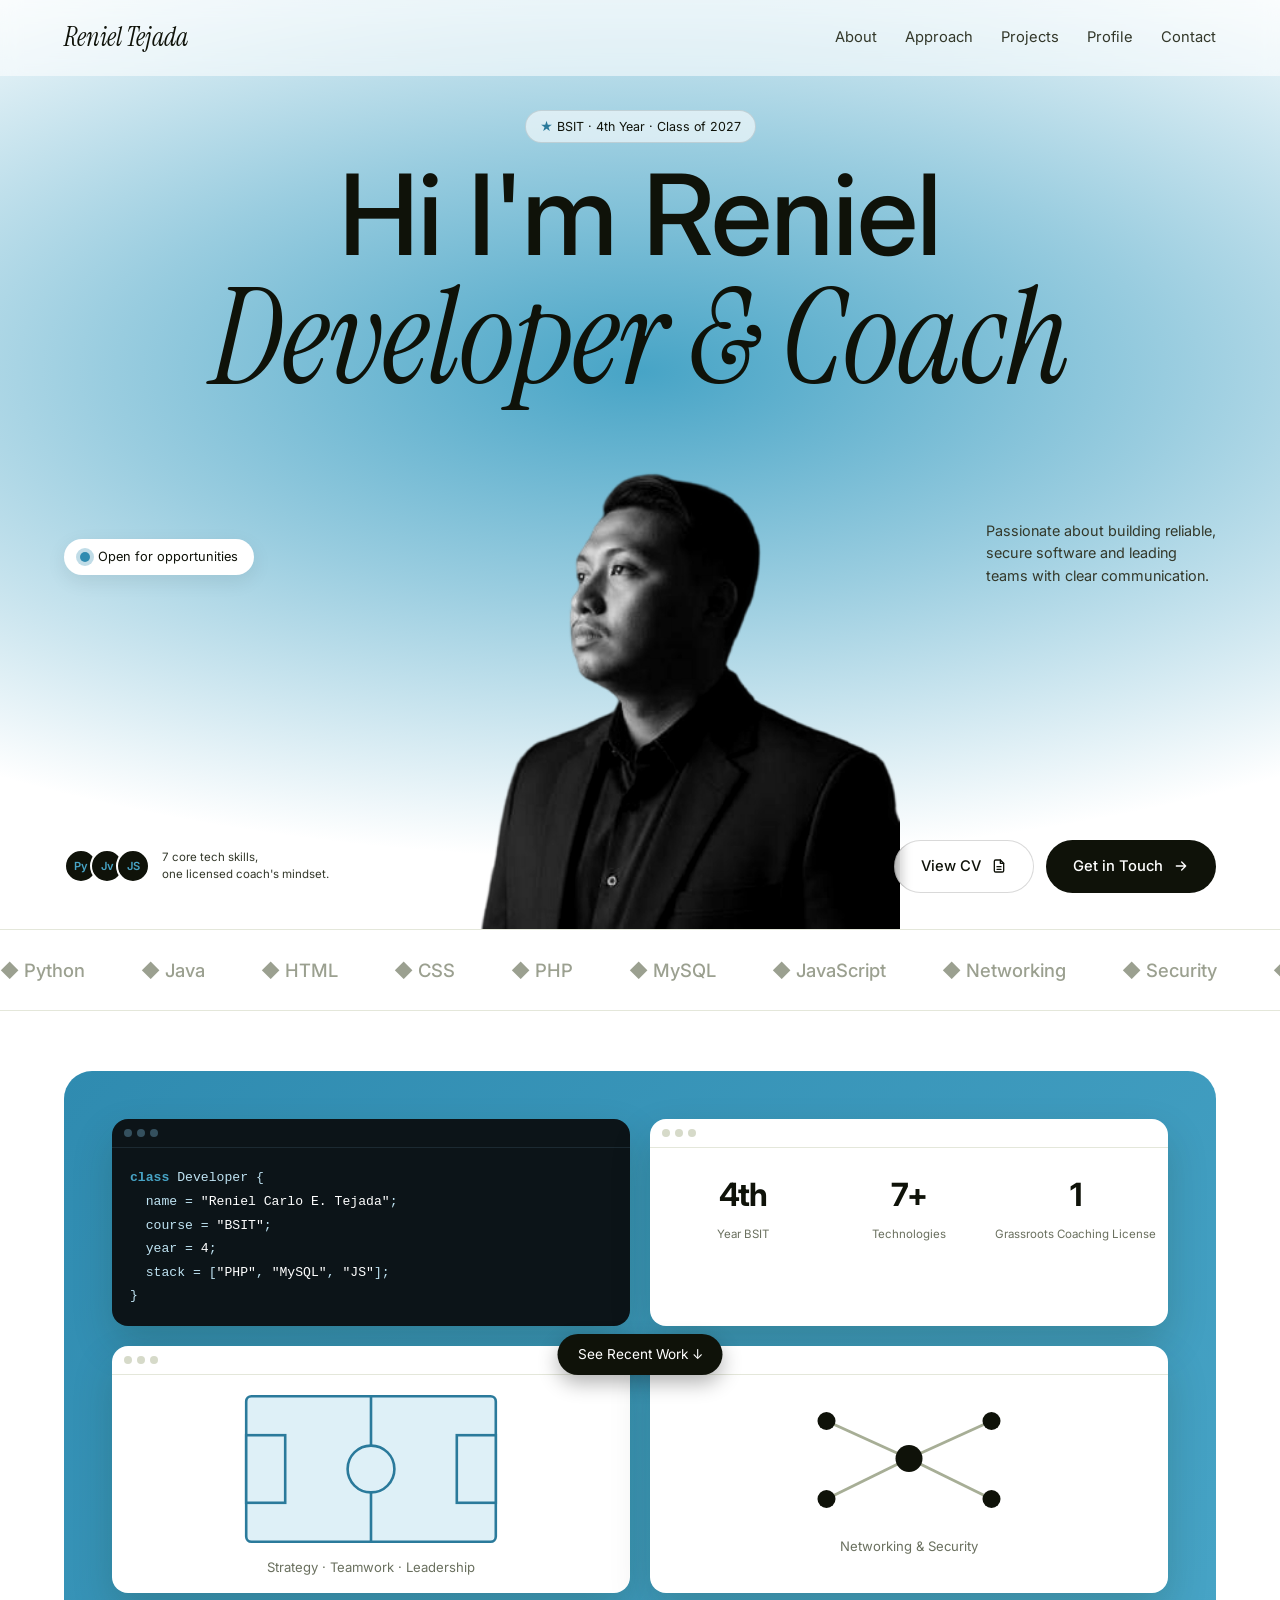
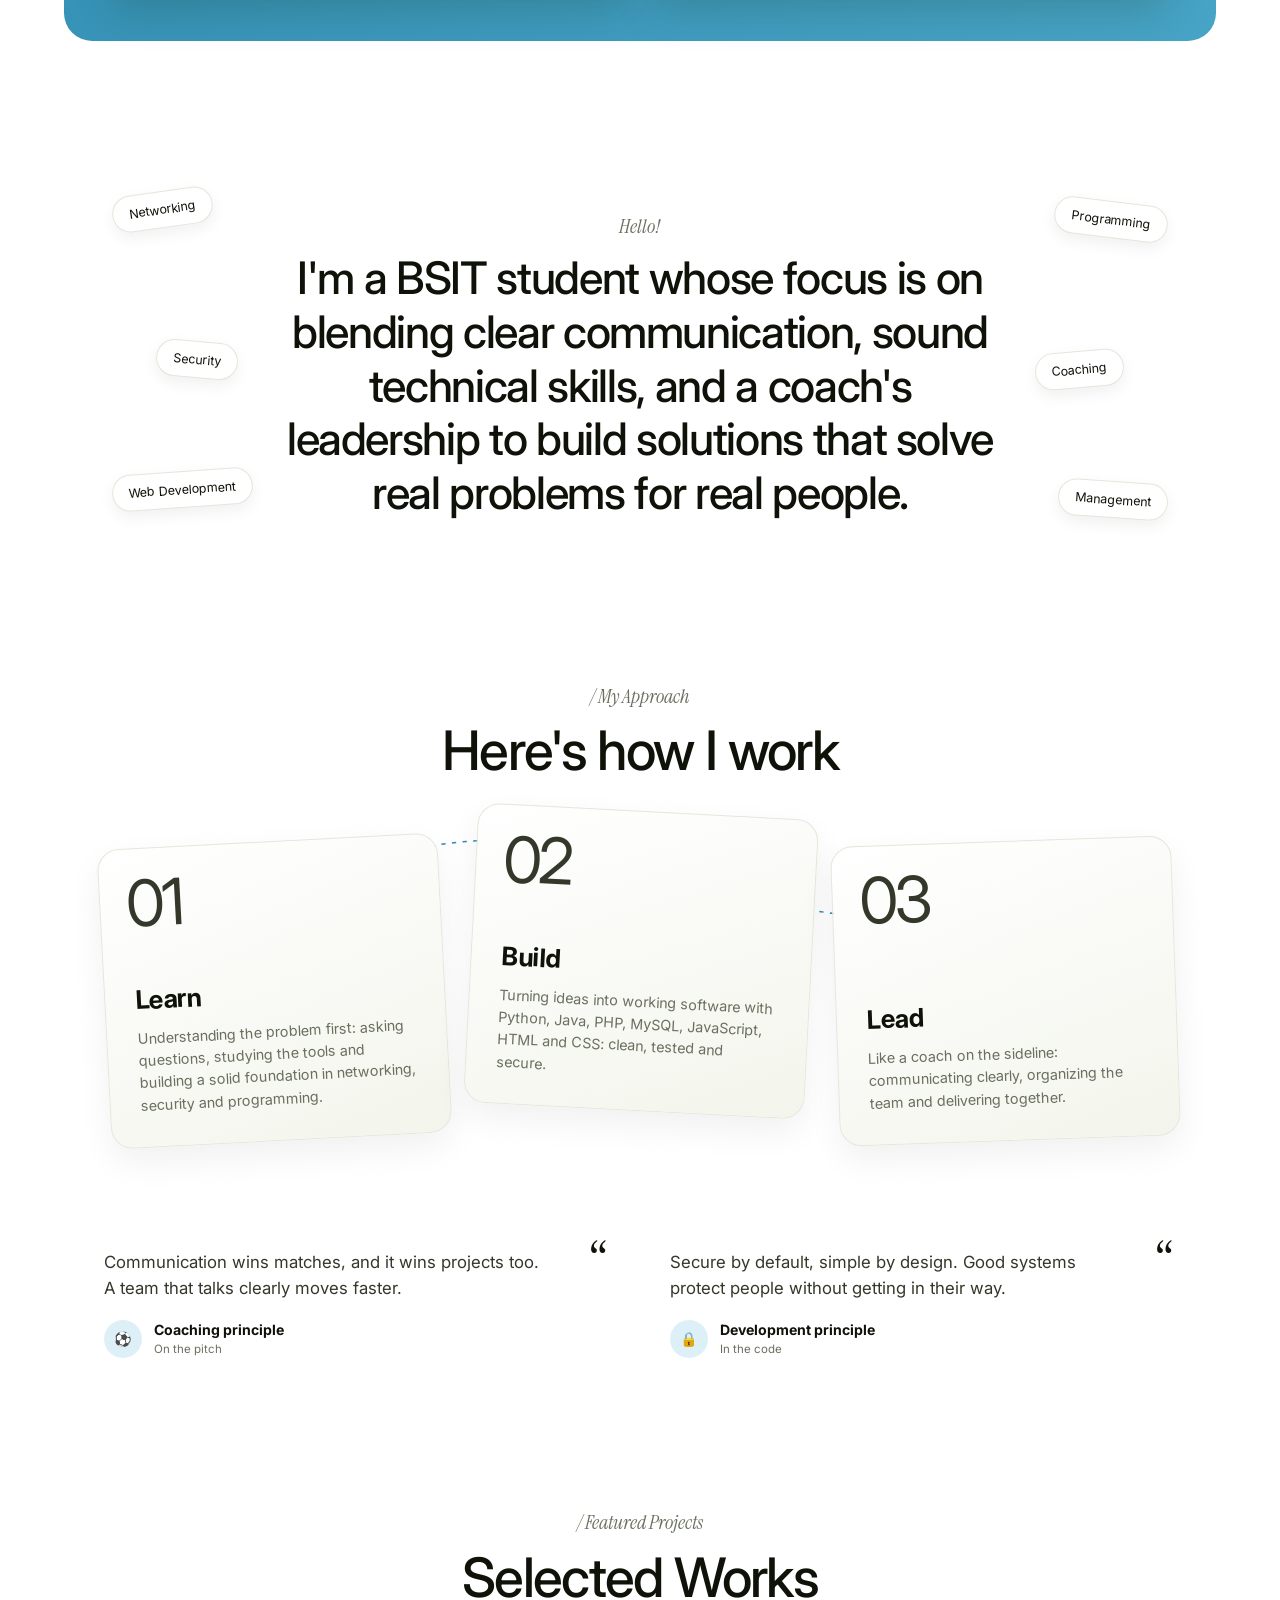
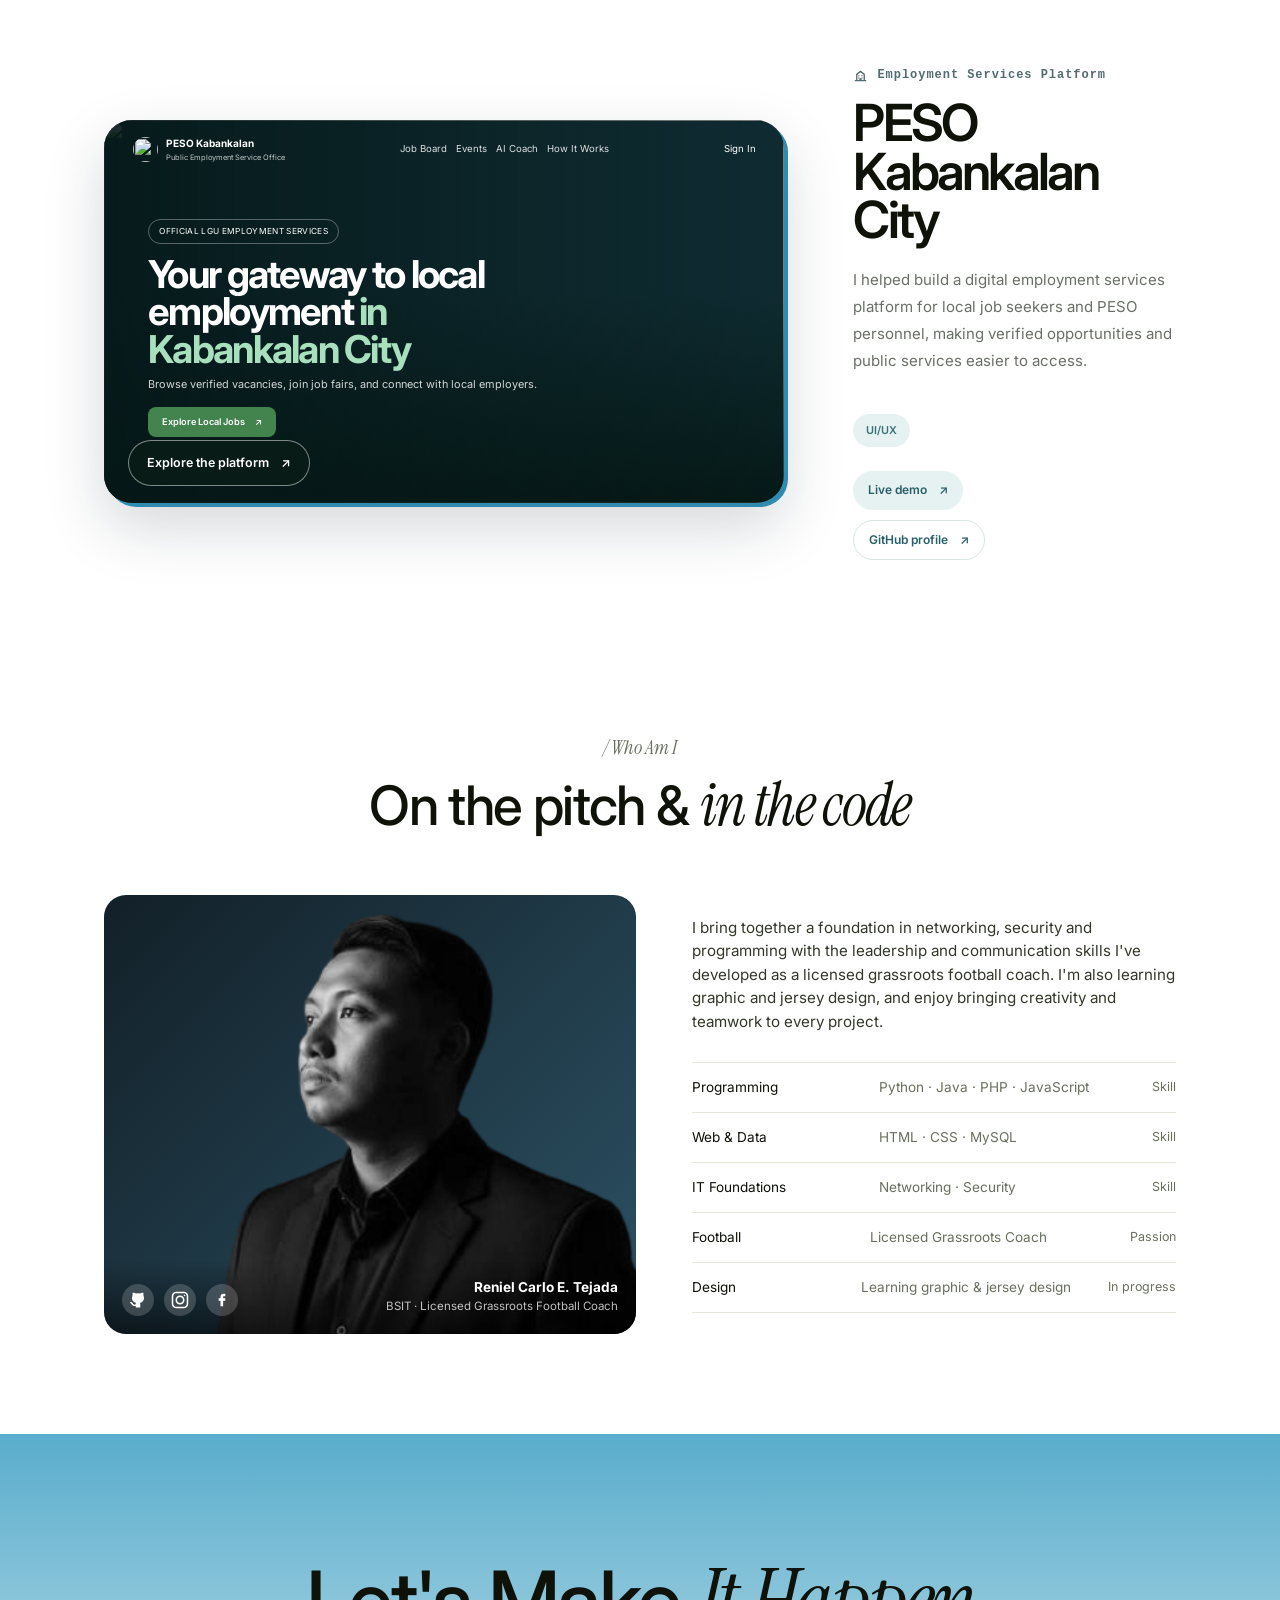
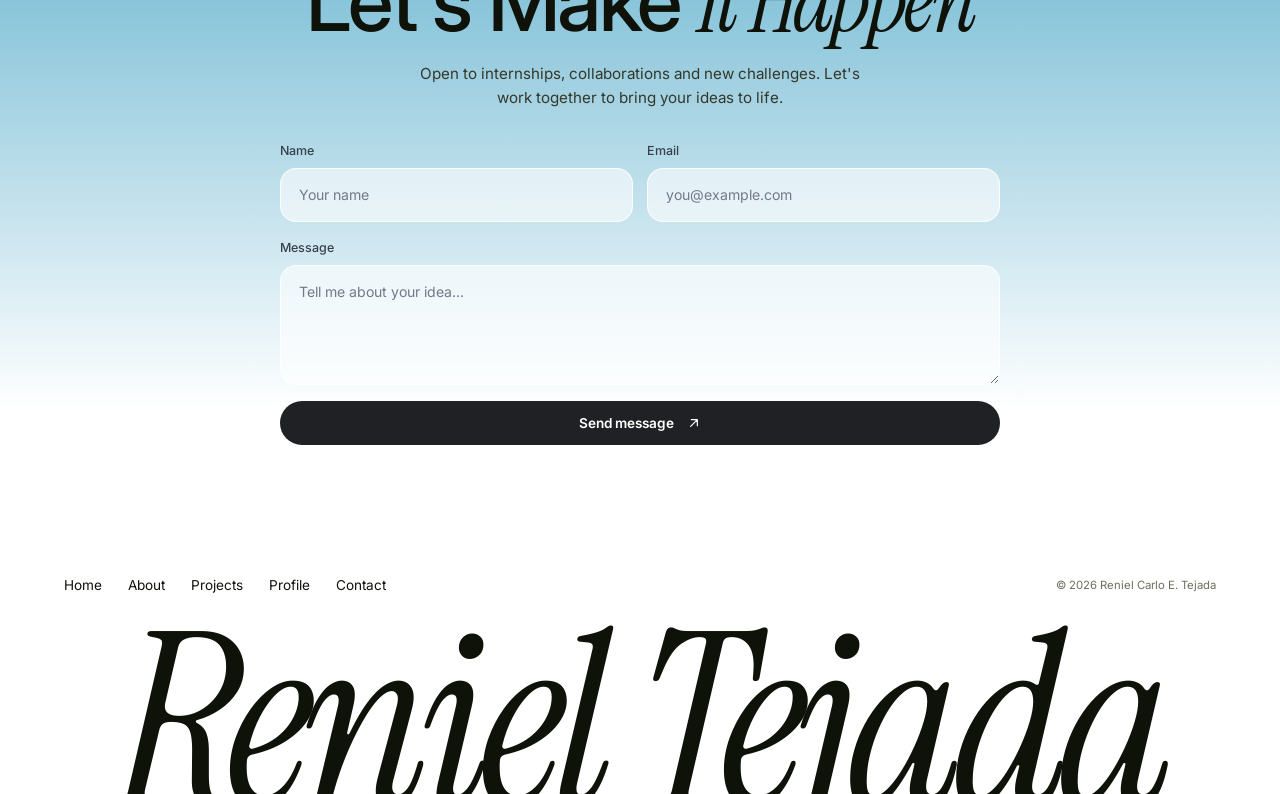
==== commit b1d2fc06: "Replace the bottom button with a form" ====
--- a/index.html
+++ b/index.html
@@ -228,8 +228,26 @@
 <section class="cta" id="contact">
   <h2 class="reveal">Let's Make <span class="serif">It Happen</span></h2>
   <p class="reveal">Open to internships, collaborations and new challenges. Let's work together to bring your ideas to life.</p>
-  <!-- Replace with your real email -->
-  <a href="mailto:tejada_renielcarlo@fbc.ph.education" class="btn dark reveal">Get in Touch <svg viewBox="0 0 24 24"><path d="M5 12h14M13 6l6 6-6 6"/></svg></a>
+  <form class="contact-form reveal" id="contactForm">
+    <div class="contact-fields">
+      <label>
+        Name
+        <input type="text" name="name" placeholder="Your name" autocomplete="name" required>
+      </label>
+      <label>
+        Email
+        <input type="email" name="email" placeholder="you@example.com" autocomplete="email" required>
+      </label>
+      <label class="message-field">
+        Message
+        <textarea name="message" placeholder="Tell me about your idea..." rows="4" required></textarea>
+      </label>
+    </div>
+    <button class="contact-submit" type="submit">
+      Send message
+      <svg viewBox="0 0 24 24" aria-hidden="true"><path d="M7 17 17 7M8 7h9v9"/></svg>
+    </button>
+  </form>
 </section>
 </main>
 
--- a/css/style.css
+++ b/css/style.css
@@ -189,6 +189,18 @@
 .cta h2{font-size:clamp(2.4rem,7vw,5.2rem);margin-bottom:12px}
 .cta .serif{font-size:1.05em}
 .cta p{max-width:460px;margin:0 auto 32px;color:#33382a;font-size:.95rem}
+.contact-form{max-width:720px;margin:0 auto;text-align:left}
+.contact-fields{display:grid;grid-template-columns:1fr 1fr;gap:16px 14px}
+.contact-fields label{display:flex;flex-direction:column;gap:8px;color:#38404b;font-size:.78rem;font-weight:500}
+.contact-fields input,.contact-fields textarea{width:100%;border:1px solid rgba(255,255,255,.85);border-radius:16px;background:rgba(255,255,255,.58);padding:15px 18px;color:var(--ink);font:400 .88rem/1.5 var(--sans);outline:none;transition:border-color .2s,box-shadow .2s,background .2s}
+.contact-fields input::placeholder,.contact-fields textarea::placeholder{color:#72798b}
+.contact-fields input:focus,.contact-fields textarea:focus{border-color:#fff;background:rgba(255,255,255,.8);box-shadow:0 0 0 3px rgba(47,139,176,.18)}
+.contact-fields textarea{min-height:120px;resize:vertical}
+.contact-fields .message-field{grid-column:1/-1}
+.contact-submit{width:100%;display:flex;justify-content:center;align-items:center;gap:12px;margin-top:16px;padding:14px 20px;border:0;border-radius:99px;background:#202124;color:#fff;font:600 .85rem var(--sans);cursor:pointer;transition:transform .2s,box-shadow .2s,background .2s}
+.contact-submit svg{width:16px;height:16px;fill:none;stroke:currentColor;stroke-width:1.8;stroke-linecap:round;stroke-linejoin:round}
+.contact-submit:hover{transform:translateY(-2px);background:#111315;box-shadow:0 10px 24px rgba(0,0,0,.18)}
+.contact-submit:focus-visible{outline:3px solid #2f8bb0;outline-offset:3px}
 
 /* footer */
 .footer{padding:20px var(--pad) 0;overflow:hidden}
@@ -212,6 +224,10 @@
   .steps{grid-template-columns:1fr}.curve{display:none}
   .s1,.s2,.s3,.step.reveal.in.s1,.step.reveal.in.s2,.step.reveal.in.s3{transform:none}
   .quotes,.about-grid{grid-template-columns:1fr;gap:36px}
+}
+@media (max-width:520px){
+  .contact-fields{grid-template-columns:1fr}
+  .contact-fields .message-field{grid-column:auto}
 }
 @media (max-width:720px){
   .burger{display:flex}
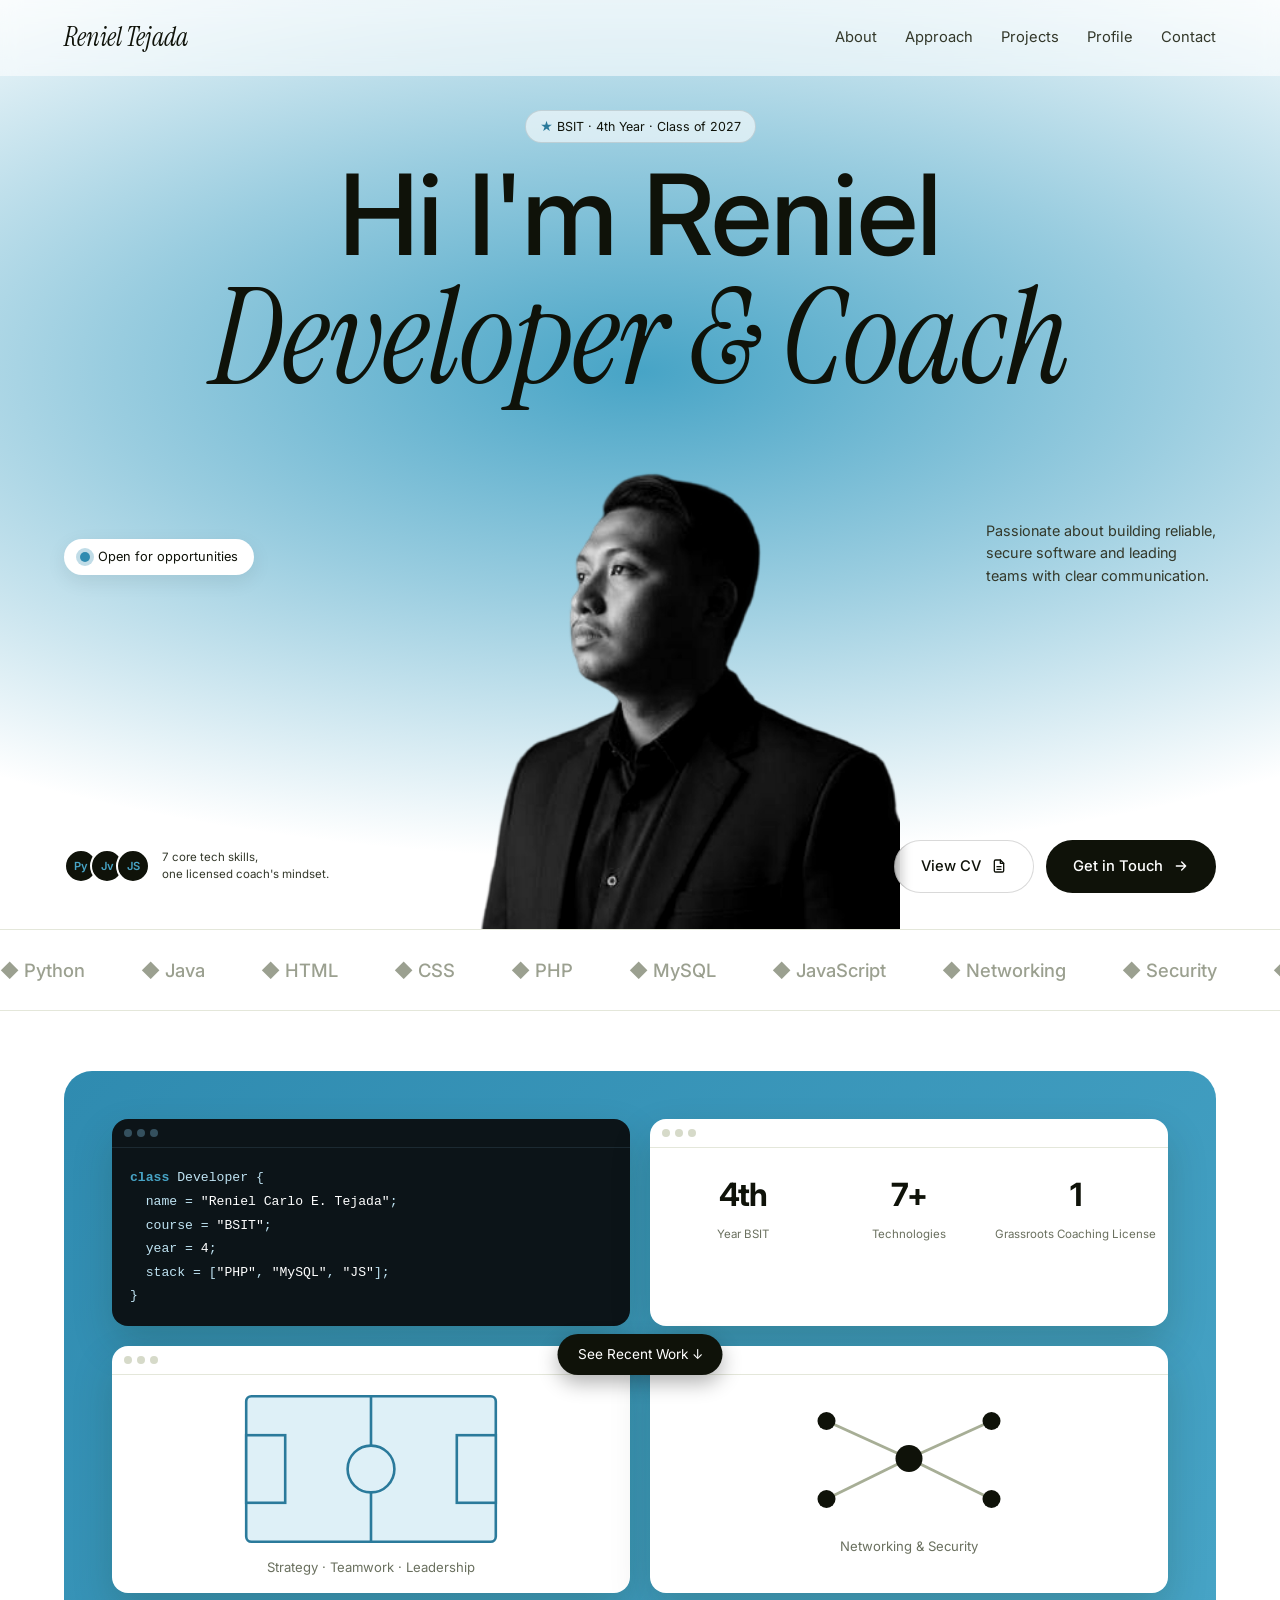
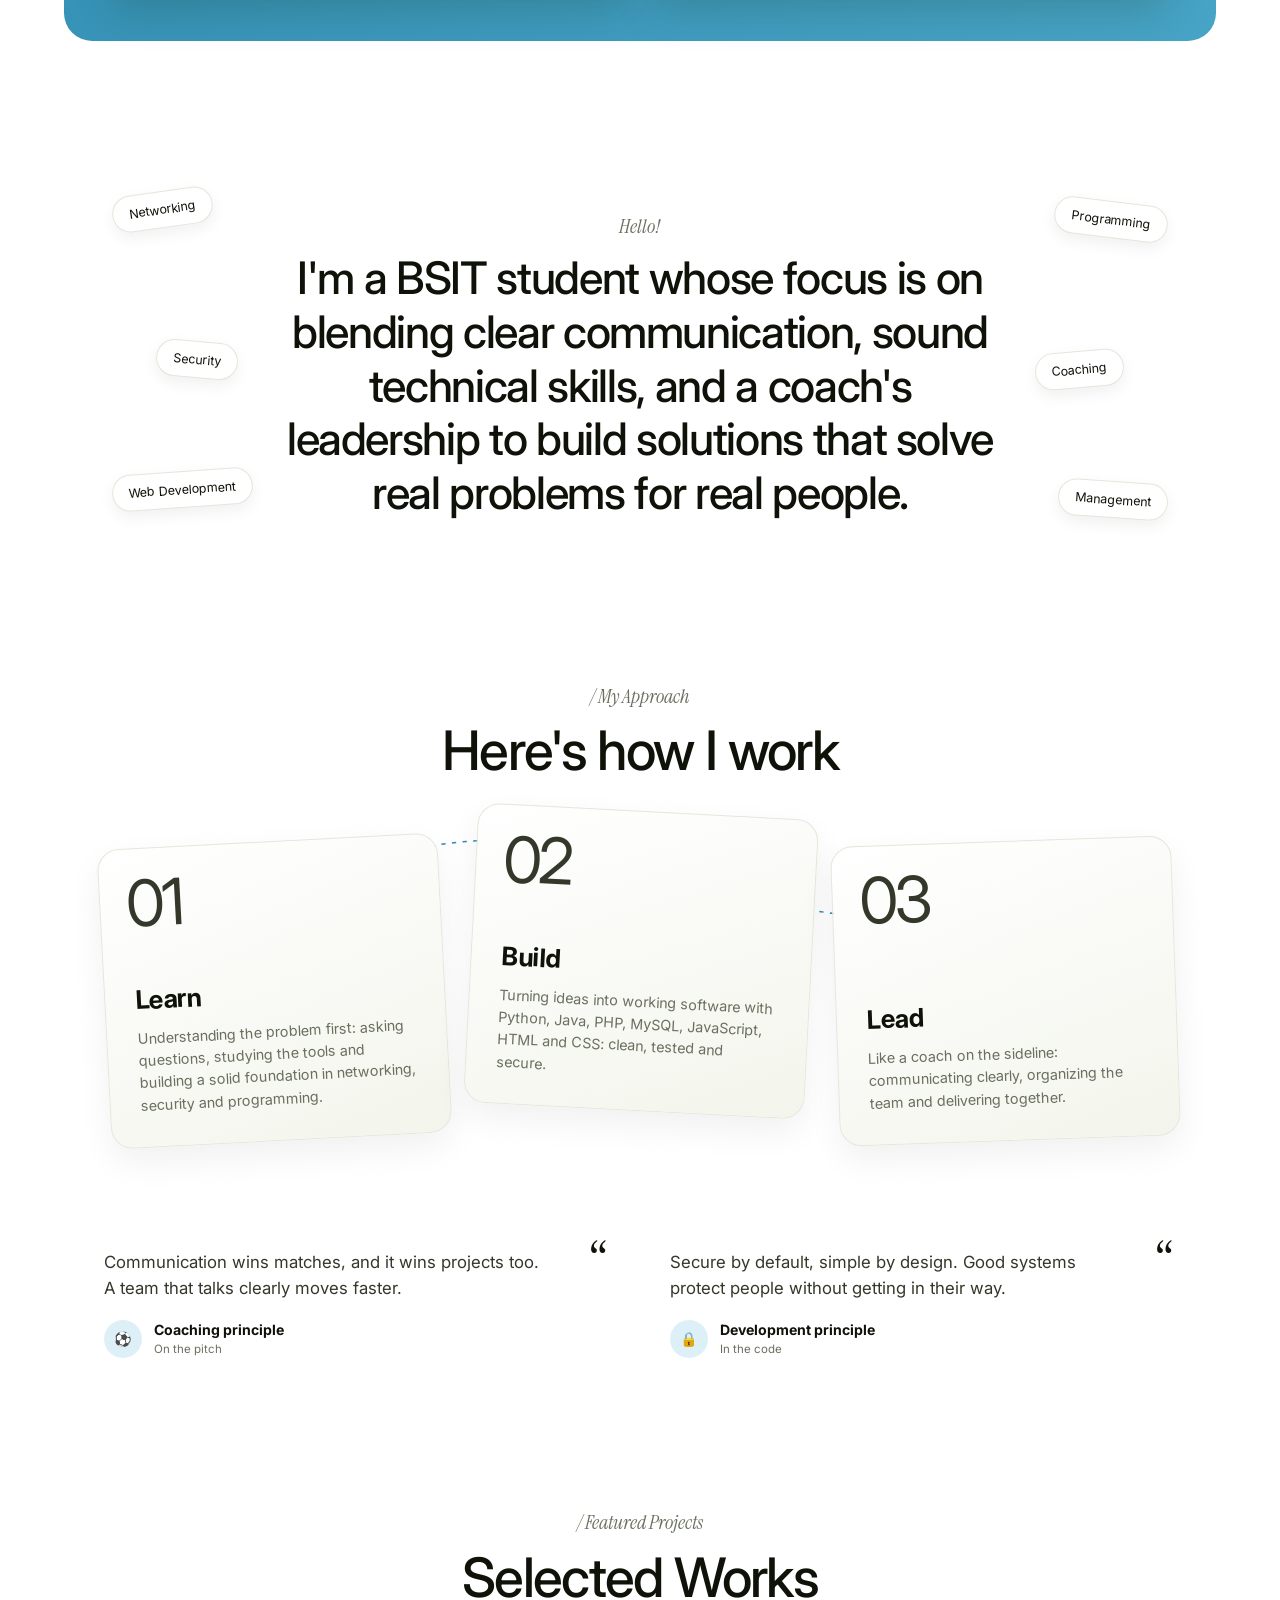
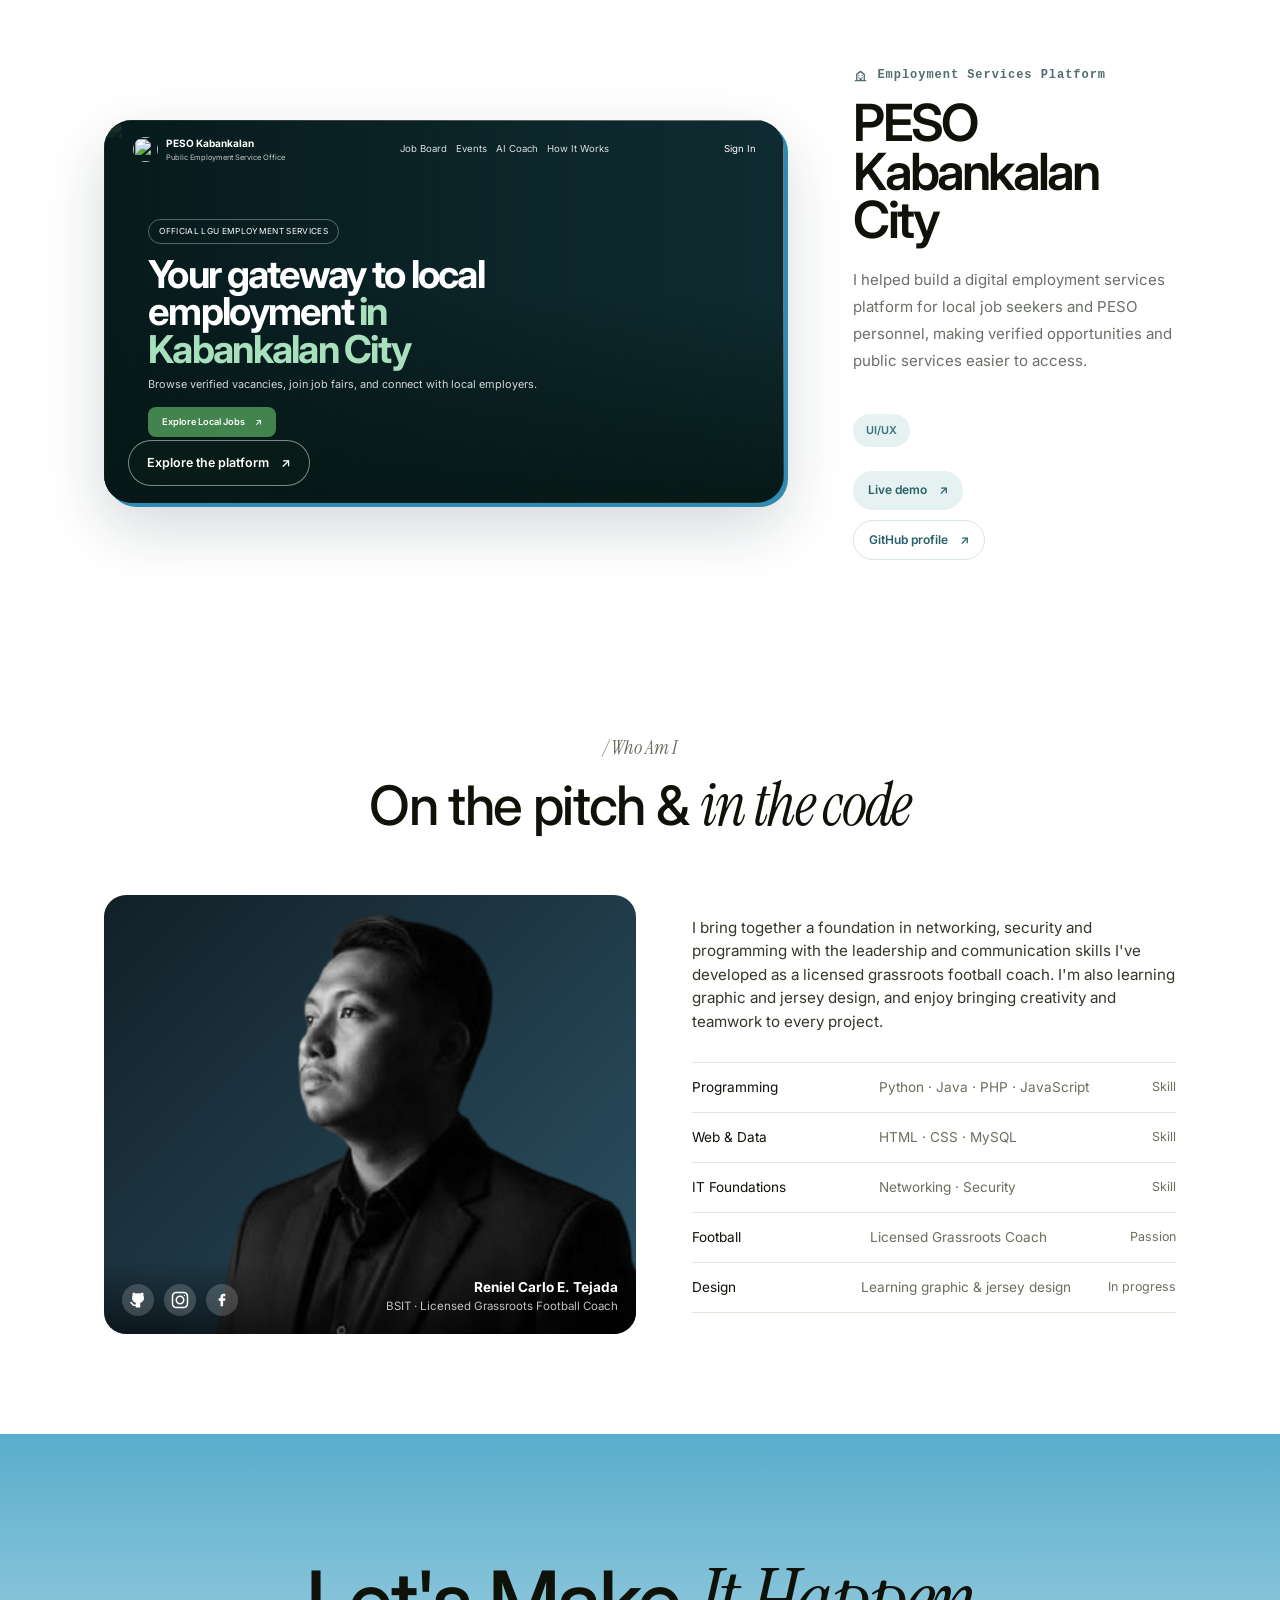
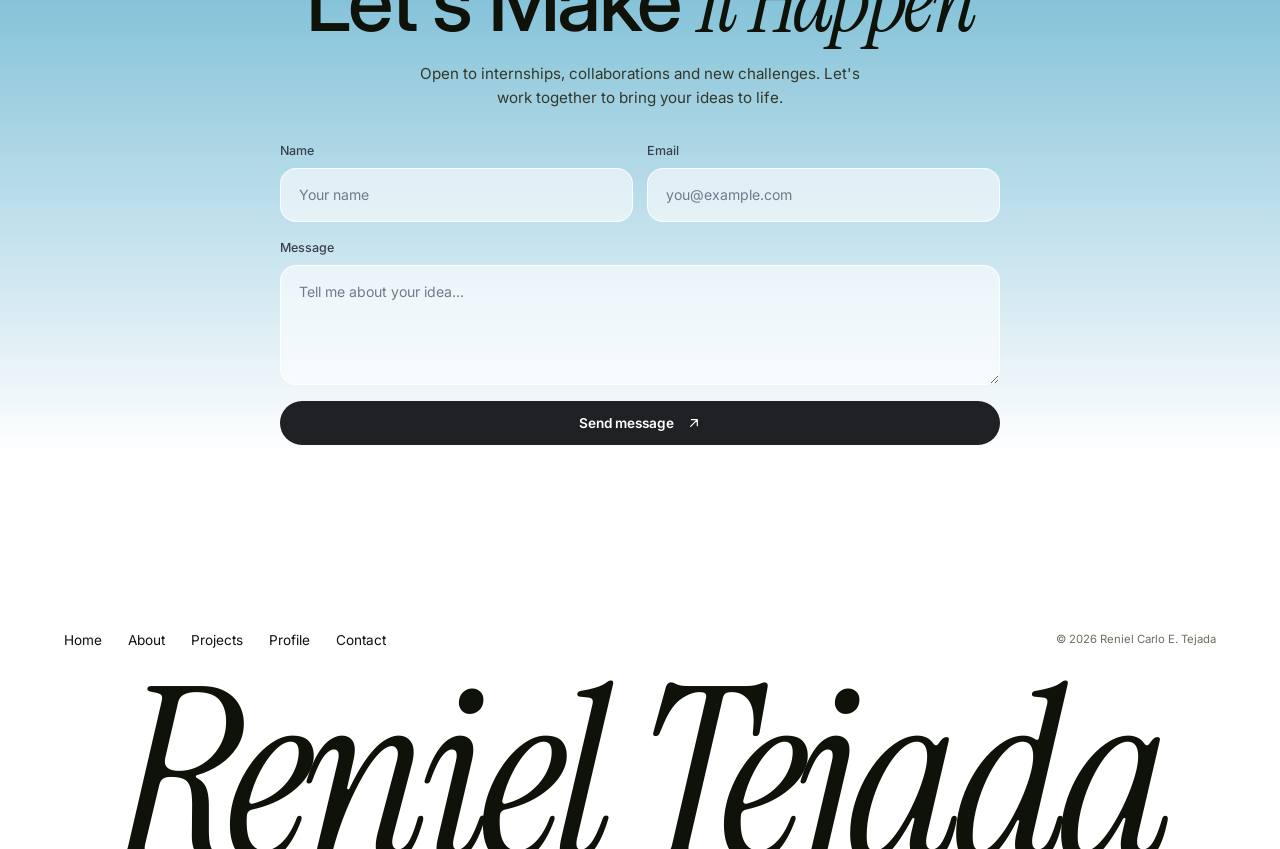
==== commit 19b56b3c: "Added Web3Forms" ====
--- a/index.html
+++ b/index.html
@@ -228,7 +228,9 @@
 <section class="cta" id="contact">
   <h2 class="reveal">Let's Make <span class="serif">It Happen</span></h2>
   <p class="reveal">Open to internships, collaborations and new challenges. Let's work together to bring your ideas to life.</p>
-  <form class="contact-form reveal" id="contactForm">
+  <form class="contact-form reveal" id="contactForm" action="https://api.web3forms.com/submit" method="POST">
+    <input type="hidden" name="access_key" value="b470ea11-b44c-4929-8742-f6fc14087670">
+    <input type="hidden" name="subject" value="New portfolio contact message">
     <div class="contact-fields">
       <label>
         Name
@@ -247,6 +249,7 @@
       Send message
       <svg viewBox="0 0 24 24" aria-hidden="true"><path d="M7 17 17 7M8 7h9v9"/></svg>
     </button>
+    <p class="contact-status" id="contactStatus" role="status" aria-live="polite"></p>
   </form>
 </section>
 </main>
--- a/css/style.css
+++ b/css/style.css
@@ -201,6 +201,9 @@
 .contact-submit svg{width:16px;height:16px;fill:none;stroke:currentColor;stroke-width:1.8;stroke-linecap:round;stroke-linejoin:round}
 .contact-submit:hover{transform:translateY(-2px);background:#111315;box-shadow:0 10px 24px rgba(0,0,0,.18)}
 .contact-submit:focus-visible{outline:3px solid #2f8bb0;outline-offset:3px}
+.contact-submit:disabled{cursor:wait;opacity:.72;transform:none}
+.contact-status{min-height:1.5em;margin:10px 4px 0;text-align:center;font-size:.82rem;color:#285f43}
+.contact-status[data-state="error"]{color:#a12c2c}
 
 /* footer */
 .footer{padding:20px var(--pad) 0;overflow:hidden}
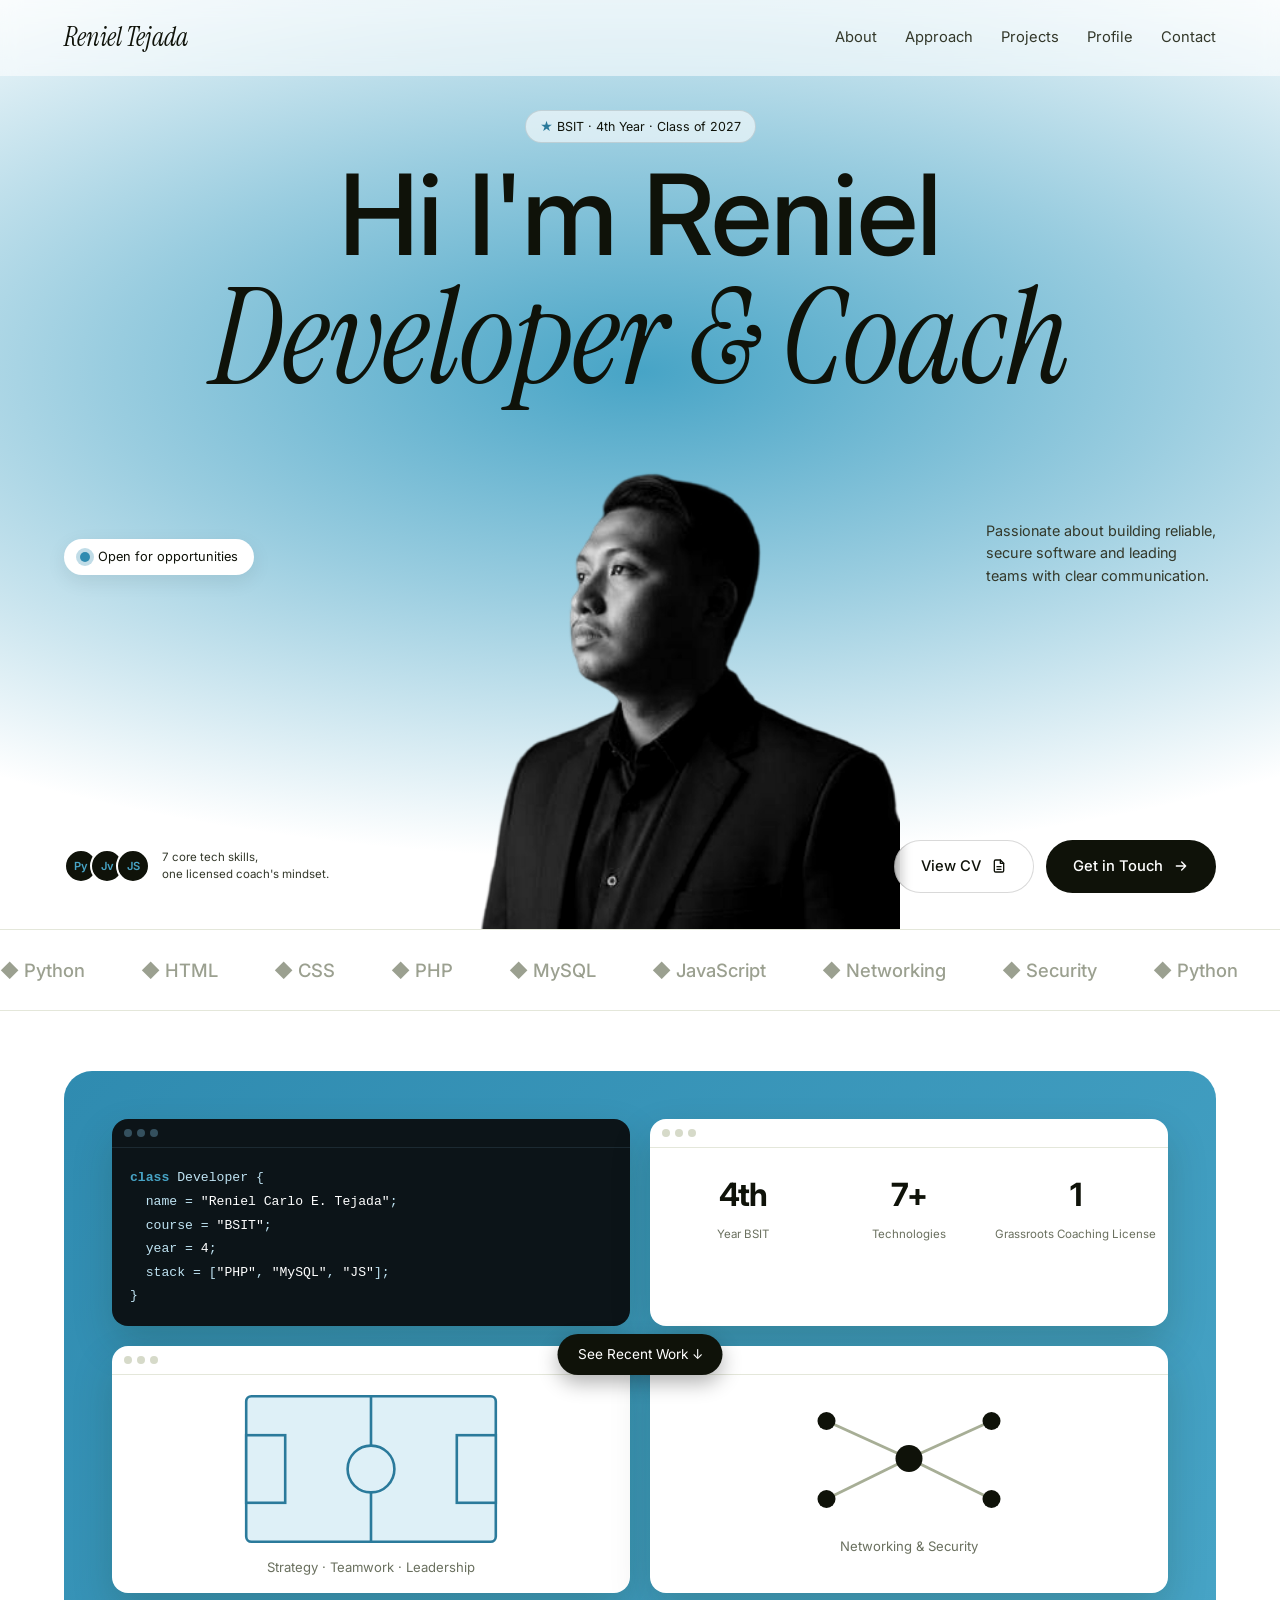
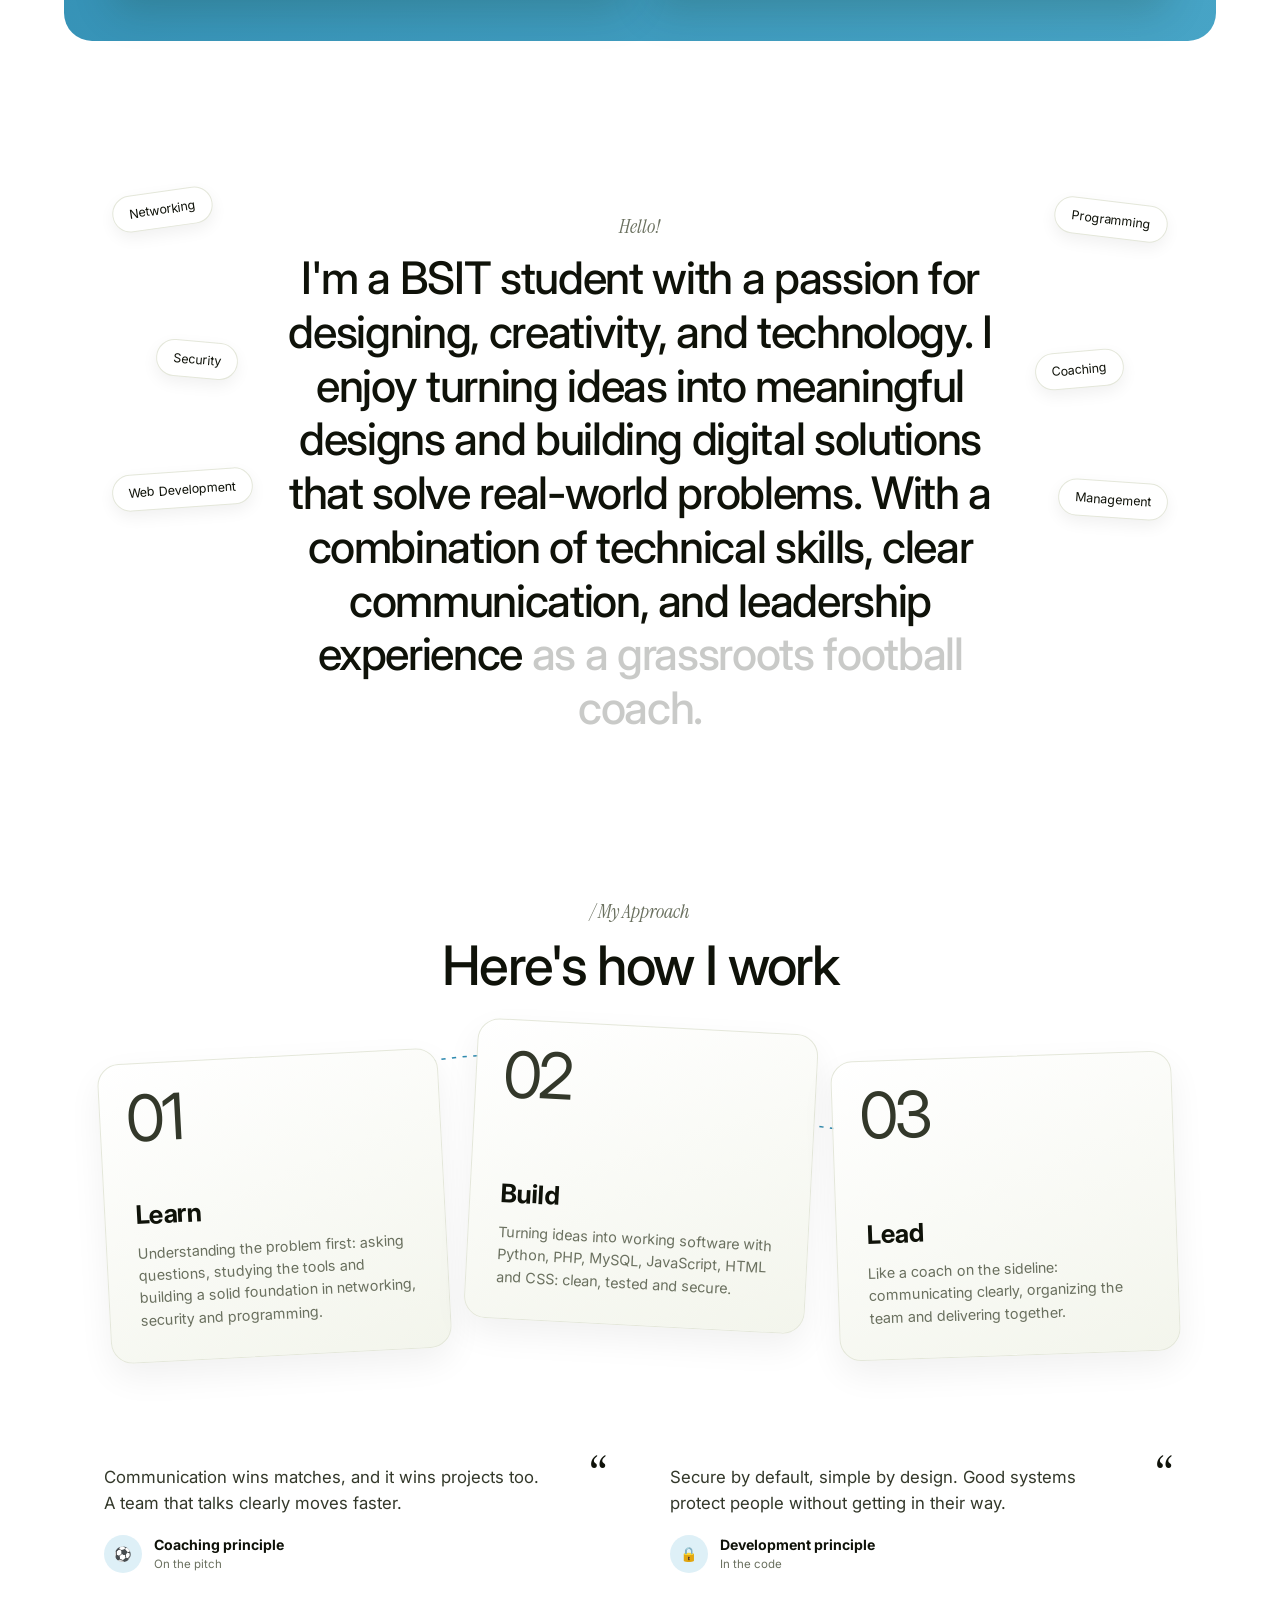
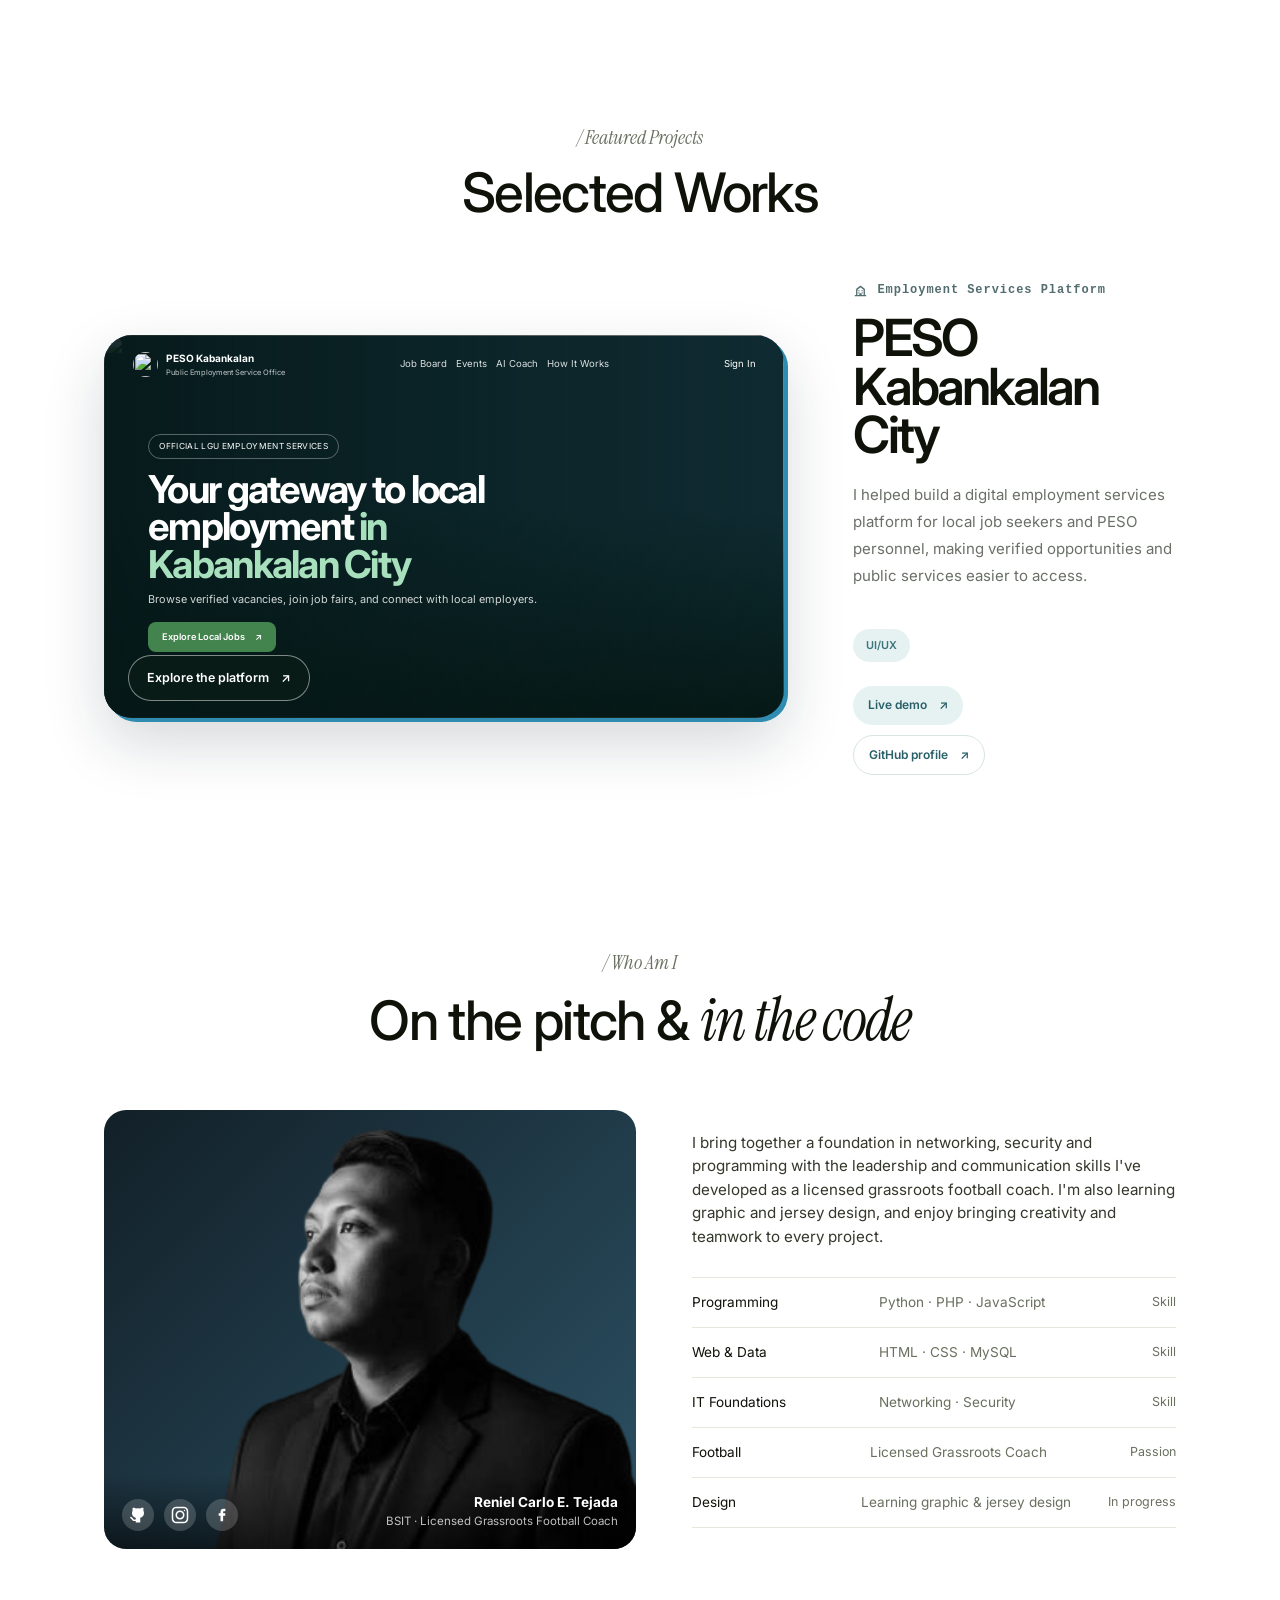
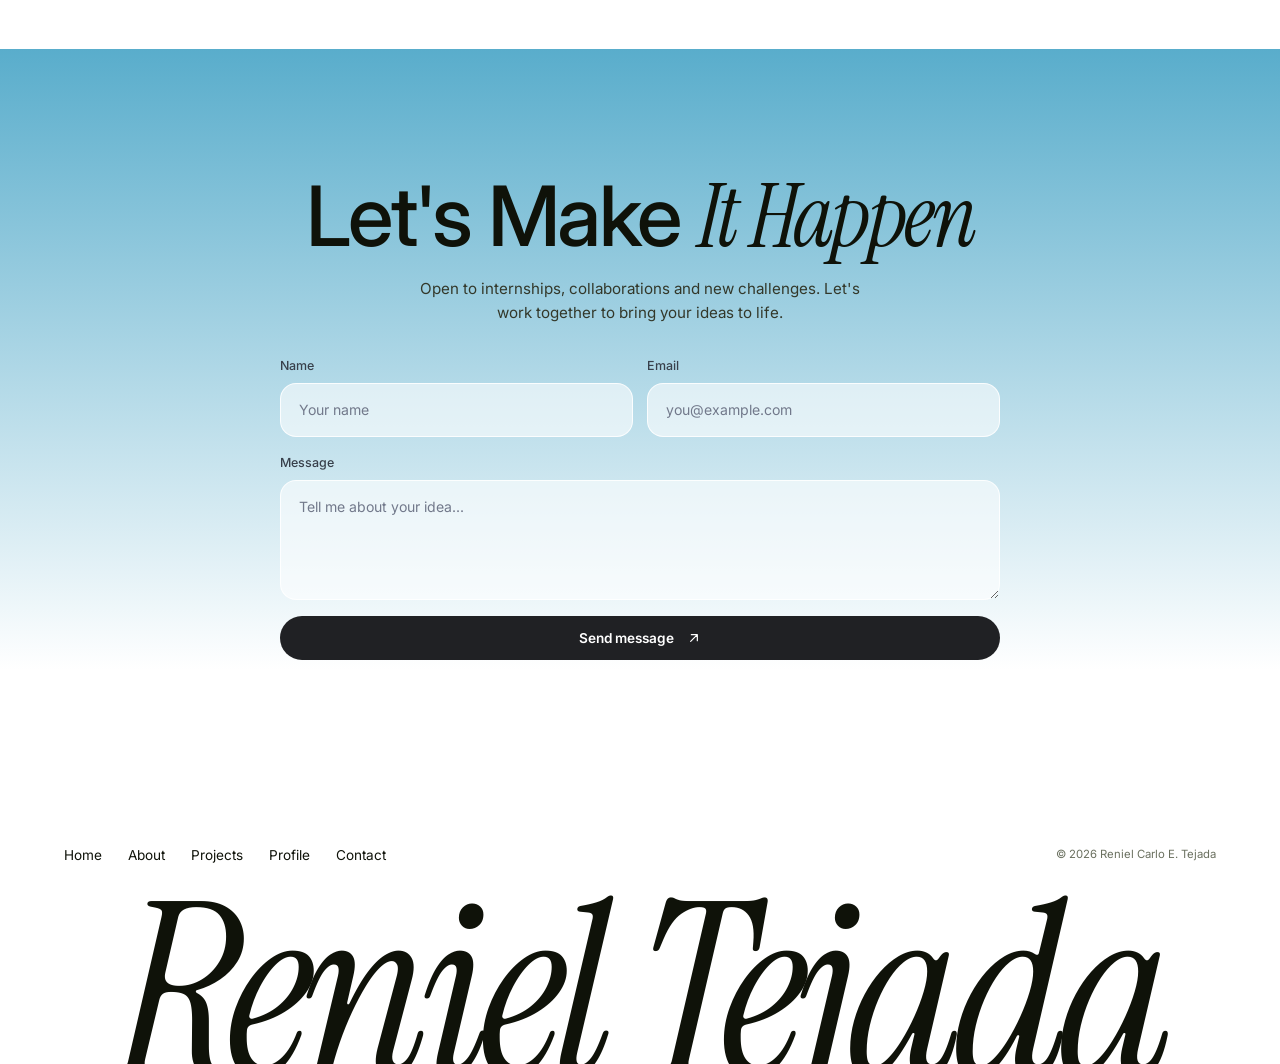
==== commit 3ed74128: "Updated the contact links and description" ====
--- a/index.html
+++ b/index.html
@@ -60,8 +60,8 @@
 <!-- TECH MARQUEE -->
 <section class="marquee" aria-label="Technologies">
   <div class="track">
-    <span>◆ Python</span><span>◆ Java</span><span>◆ HTML</span><span>◆ CSS</span><span>◆ PHP</span><span>◆ MySQL</span><span>◆ JavaScript</span><span>◆ Networking</span><span>◆ Security</span>
-    <span>◆ Python</span><span>◆ Java</span><span>◆ HTML</span><span>◆ CSS</span><span>◆ PHP</span><span>◆ MySQL</span><span>◆ JavaScript</span><span>◆ Networking</span><span>◆ Security</span>
+    <span>◆ Python</span><span>◆ HTML</span><span>◆ CSS</span><span>◆ PHP</span><span>◆ MySQL</span><span>◆ JavaScript</span><span>◆ Networking</span><span>◆ Security</span>
+    <span>◆ Python</span><span>◆ HTML</span><span>◆ CSS</span><span>◆ PHP</span><span>◆ MySQL</span><span>◆ JavaScript</span><span>◆ Networking</span><span>◆ Security</span>
   </div>
 </section>
 
@@ -108,7 +108,7 @@
 <!-- ABOUT STATEMENT -->
 <section class="statement" id="about">
   <p class="eyebrow serif reveal">Hello!</p>
-  <p class="big" id="bigText">I'm a BSIT student whose focus is on blending clear communication, sound technical skills, and a coach's leadership to build solutions that solve real problems for real people.</p>
+  <p class="big" id="bigText">I'm a BSIT student with a passion for designing, creativity, and technology. I enjoy turning ideas into meaningful designs and building digital solutions that solve real-world problems. With a combination of technical skills, clear communication, and leadership experience as a grassroots football coach.</p>
 
   <span class="chip c1 reveal">Networking</span>
   <span class="chip c2 reveal">Security</span>
@@ -125,7 +125,7 @@
   <div class="steps">
     <svg class="curve" viewBox="0 0 1000 200" preserveAspectRatio="none" aria-hidden="true"><path d="M150 150 C 250 20, 400 20, 500 70 S 760 190, 850 90" /></svg>
     <article class="step s1 reveal"><span class="num">01</span><h3>Learn</h3><p>Understanding the problem first: asking questions, studying the tools and building a solid foundation in networking, security and programming.</p></article>
-    <article class="step s2 reveal"><span class="num">02</span><h3>Build</h3><p>Turning ideas into working software with Python, Java, PHP, MySQL, JavaScript, HTML and CSS: clean, tested and secure.</p></article>
+    <article class="step s2 reveal"><span class="num">02</span><h3>Build</h3><p>Turning ideas into working software with Python, PHP, MySQL, JavaScript, HTML and CSS: clean, tested and secure.</p></article>
     <article class="step s3 reveal"><span class="num">03</span><h3>Lead</h3><p>Like a coach on the sideline: communicating clearly, organizing the team and delivering together.</p></article>
   </div>
 
@@ -205,8 +205,8 @@
         <div class="socials">
           <!-- Replace # with your real profile links -->
           <a href="https://github.com/RenielC0" target="_blank" rel="noopener noreferrer" aria-label="GitHub"><img src="assets/github-svgrepo-com.svg" alt=""></a>
-          <a href="#" target="_blank" rel="noopener noreferrer" aria-label="Instagram"><img src="assets/instagram-svgrepo-com.svg" alt=""></a>
-          <a href="#" target="_blank" rel="noopener noreferrer" aria-label="Facebook"><img src="assets/facebook-svgrepo-com.svg" alt=""></a>
+          <a href="https://www.instagram.com/kiwwwwwkneeeeee/" target="_blank" rel="noopener noreferrer" aria-label="Instagram"><img src="assets/instagram-svgrepo-com.svg" alt=""></a>
+          <a href="https://www.facebook.com/niesharns" target="_blank" rel="noopener noreferrer" aria-label="Facebook"><img src="assets/facebook-svgrepo-com.svg" alt=""></a>
         </div>
         <div><b>Reniel Carlo E. Tejada</b><small>BSIT · Licensed Grassroots Football Coach</small></div>
       </div>
@@ -214,7 +214,7 @@
     <div class="about-text reveal">
       <p>I bring together a foundation in networking, security and programming with the leadership and communication skills I've developed as a licensed grassroots football coach. I'm also learning graphic and jersey design, and enjoy bringing creativity and teamwork to every project.</p>
       <ul class="rows">
-        <li><span>Programming</span><em>Python · Java · PHP · JavaScript</em><time>Skill</time></li>
+        <li><span>Programming</span><em>Python · PHP · JavaScript</em><time>Skill</time></li>
         <li><span>Web &amp; Data</span><em>HTML · CSS · MySQL</em><time>Skill</time></li>
         <li><span>IT Foundations</span><em>Networking · Security</em><time>Skill</time></li>
         <li><span>Football</span><em>Licensed Grassroots Coach</em><time>Passion</time></li>
